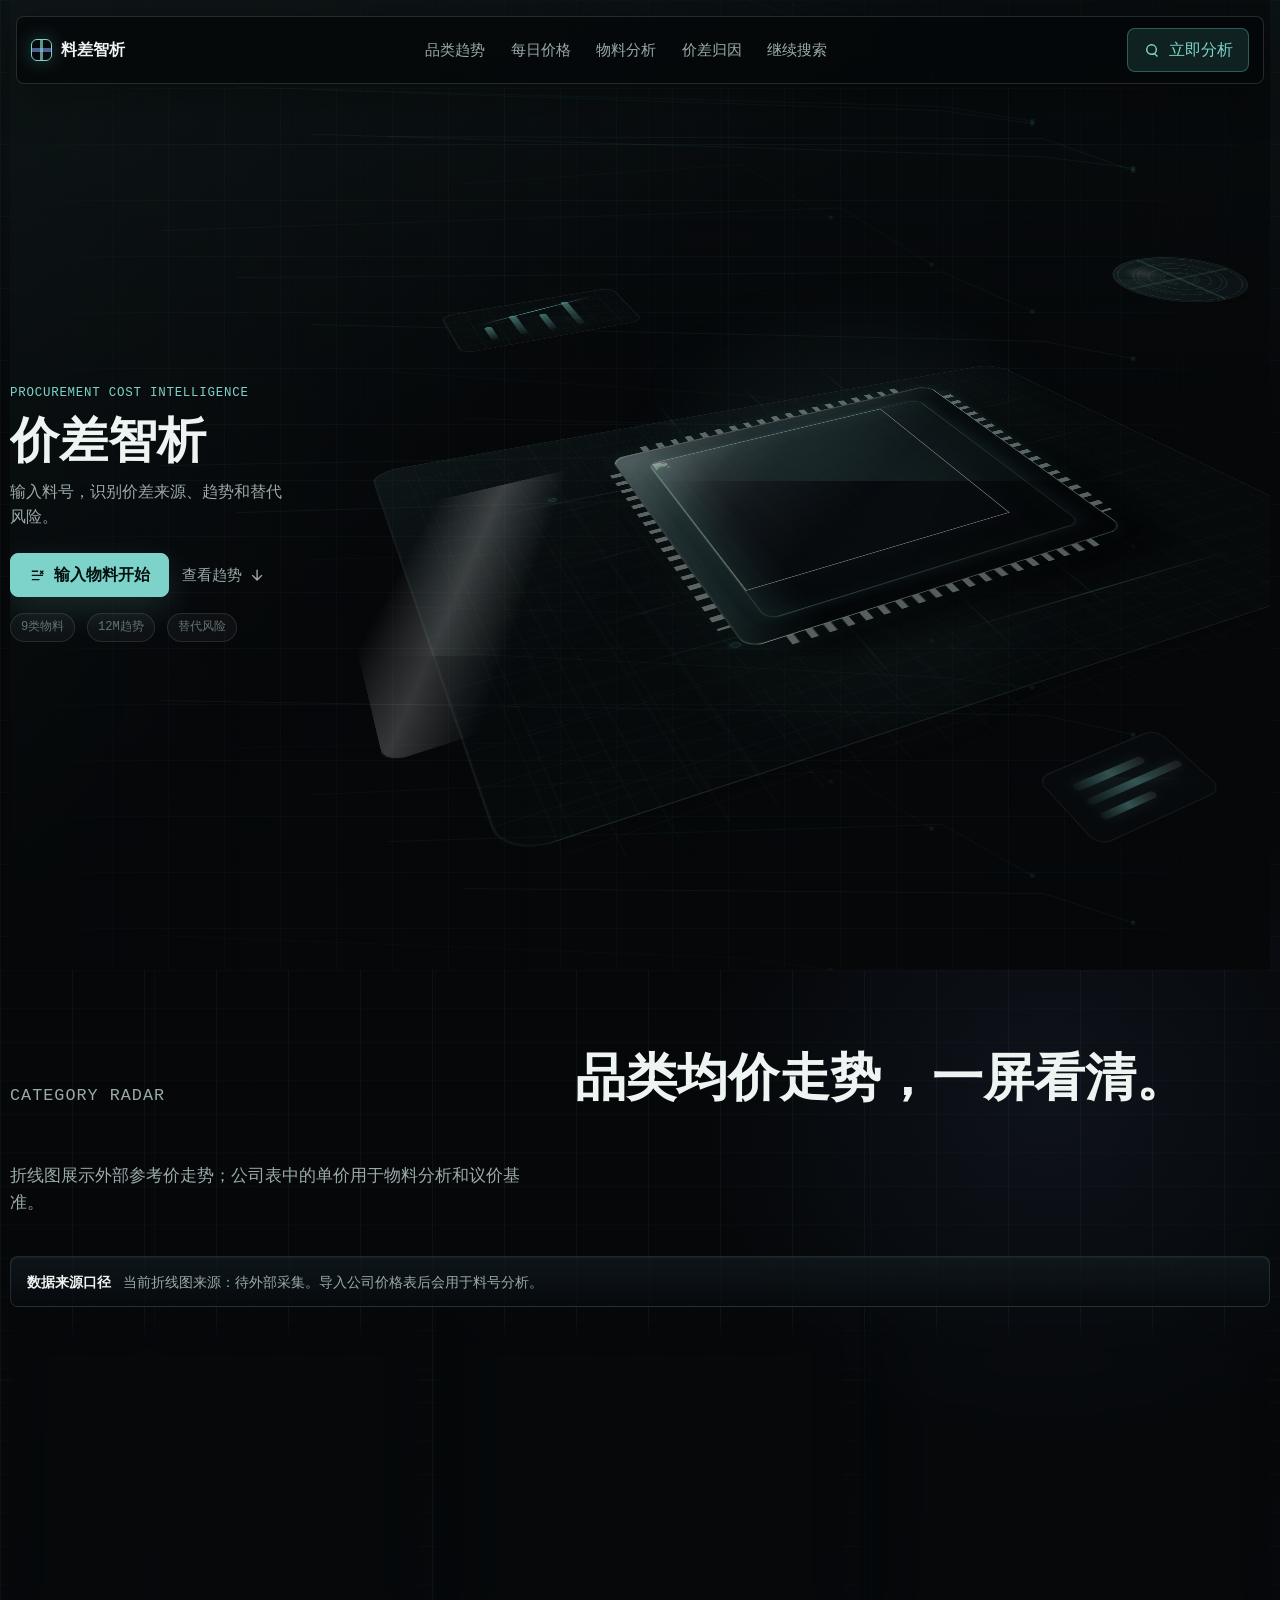
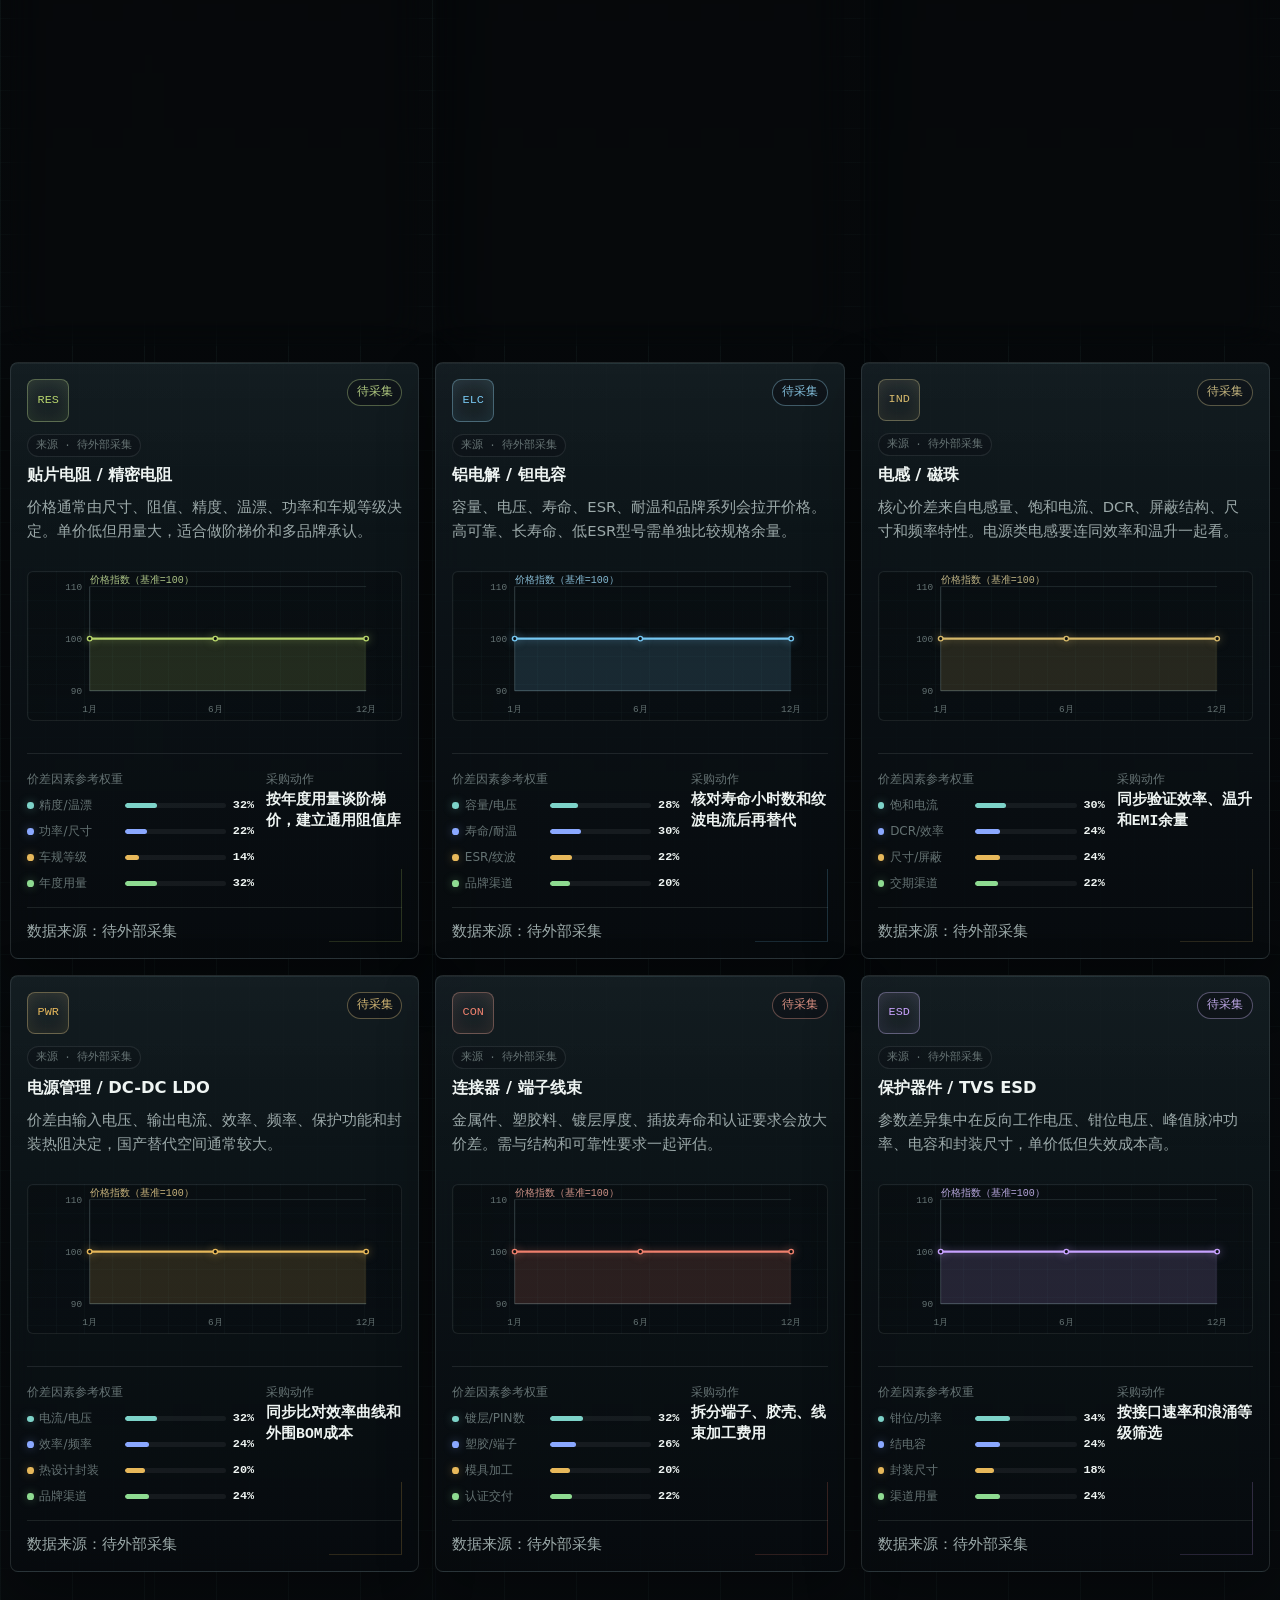
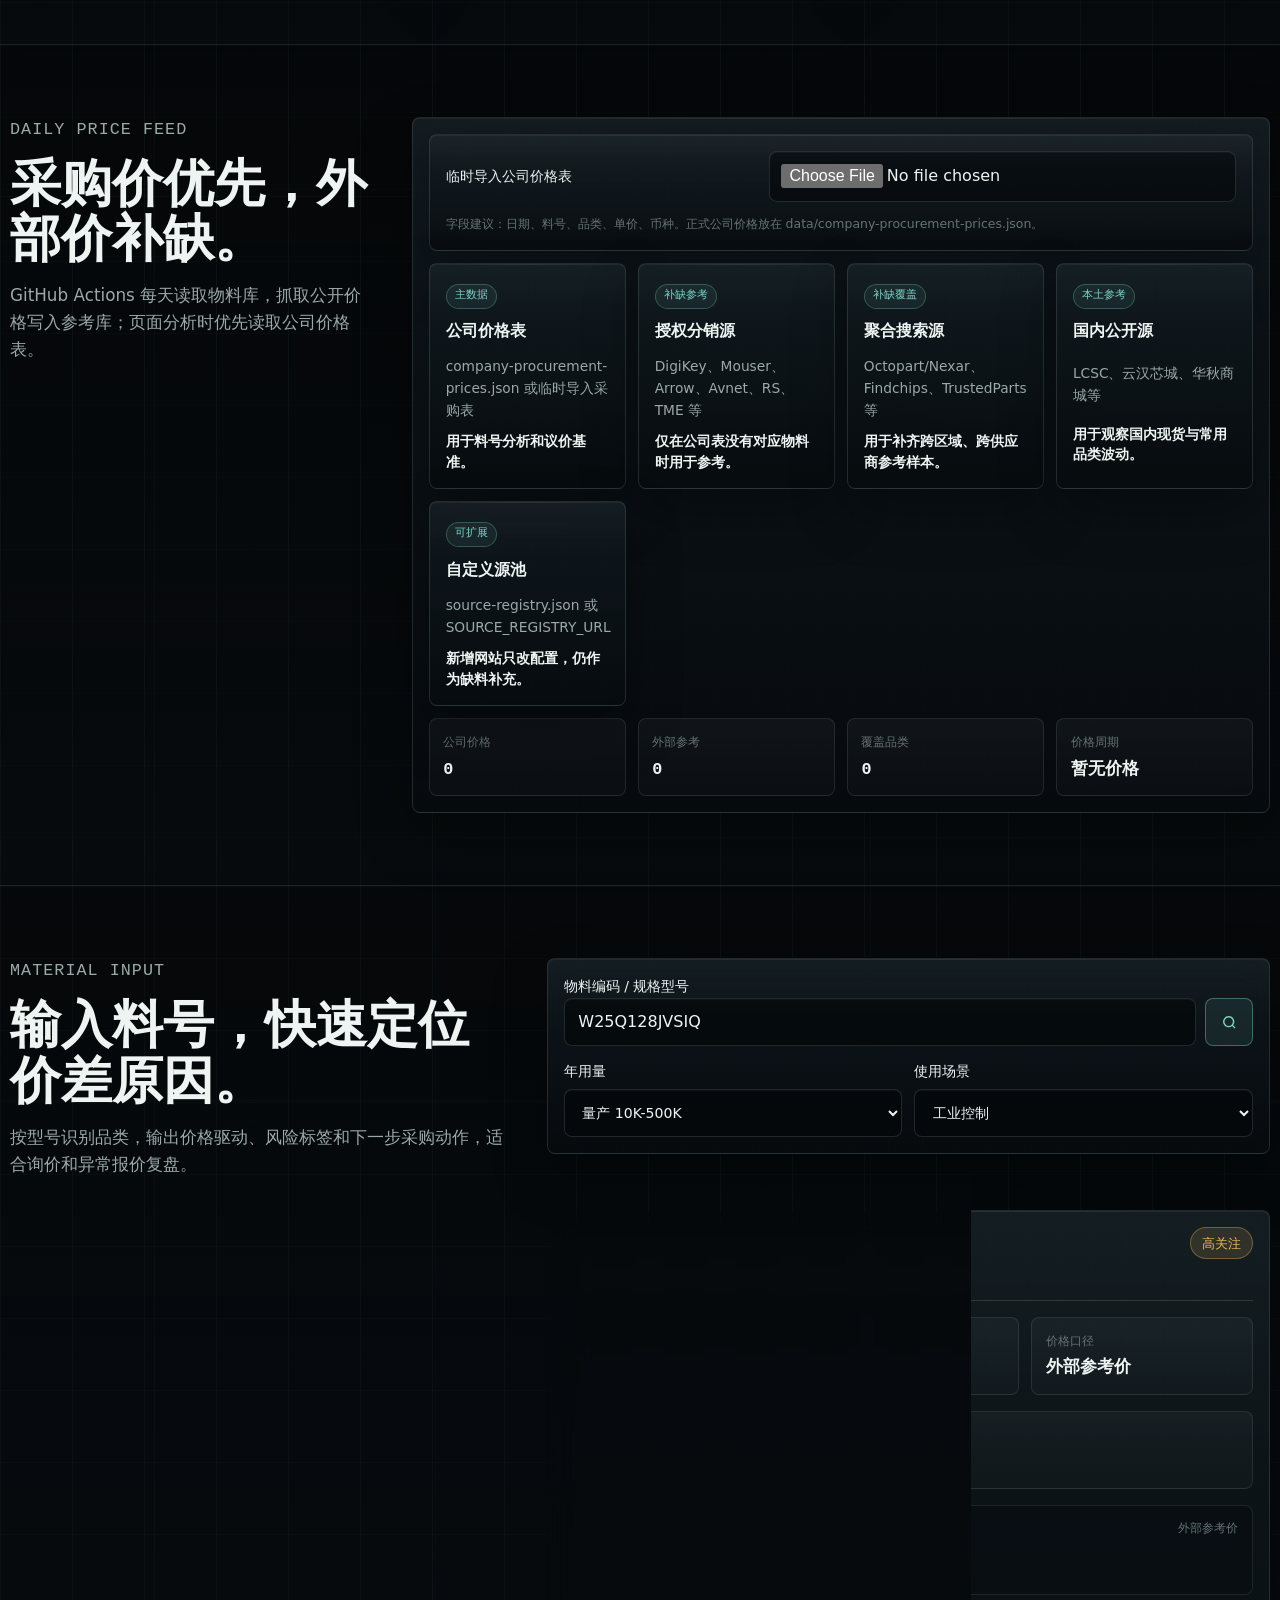
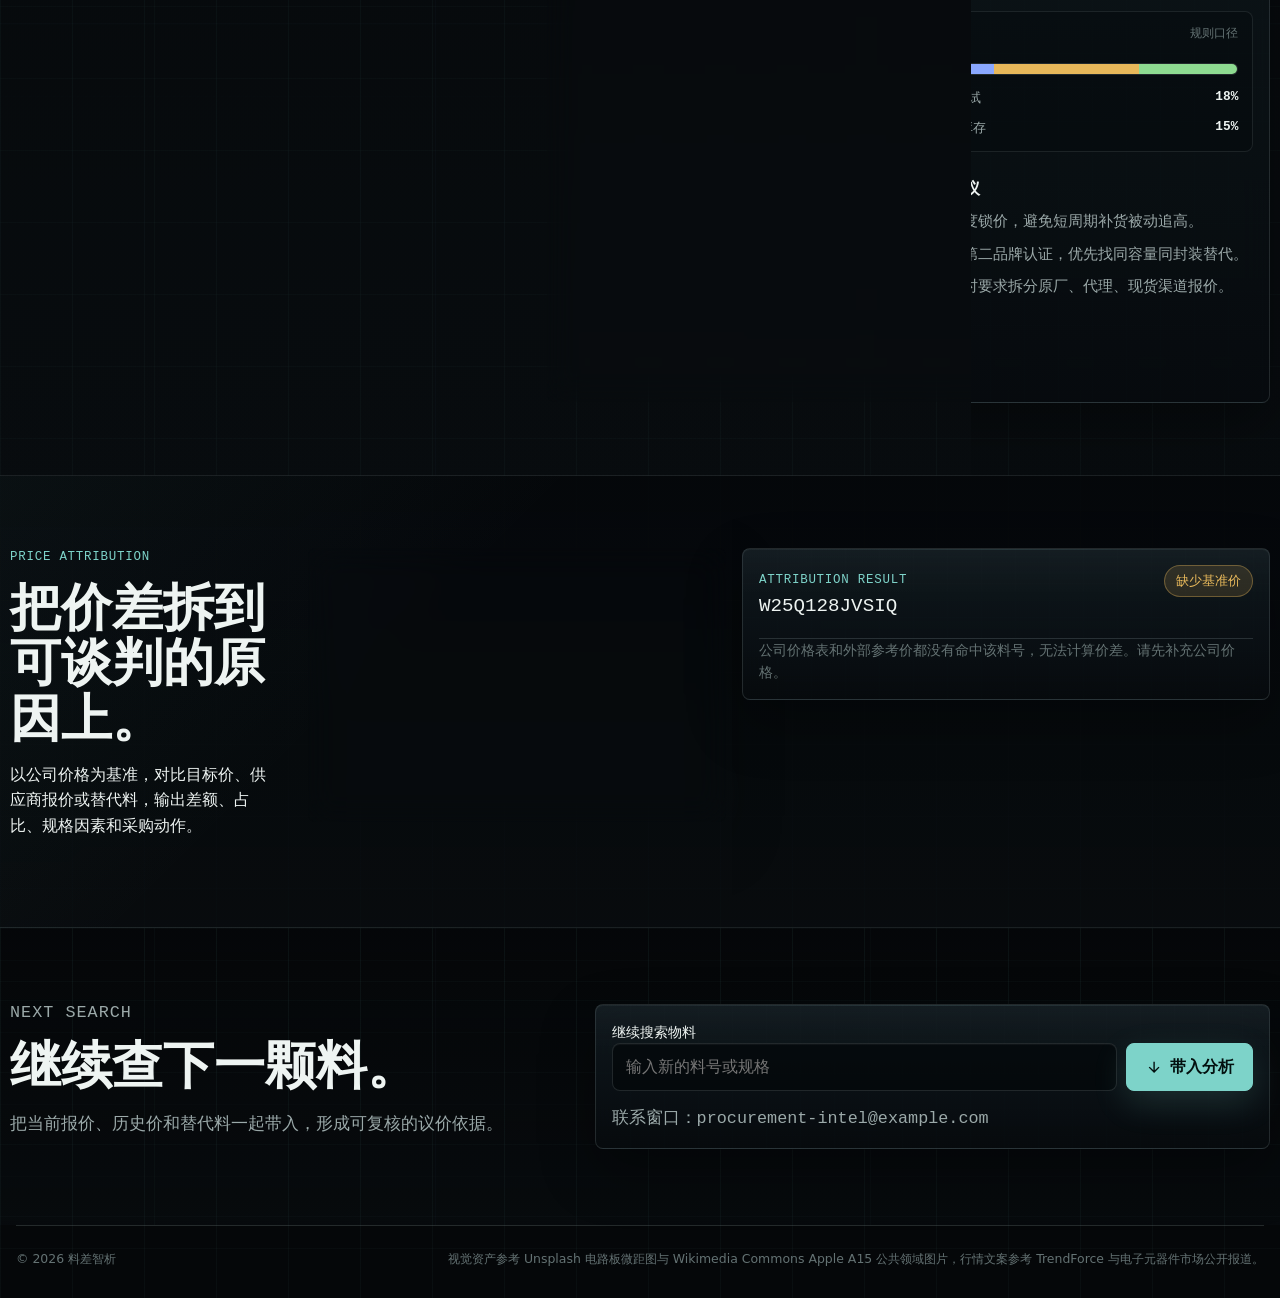
==== outputs/index.html @ c035fee7 "Deploy price audit site" ====
<!doctype html>
<html lang="zh-CN">
  <head>
    <meta charset="utf-8" />
    <meta name="viewport" content="width=device-width, initial-scale=1" />
    <title>料差智析 | 电子料价差分析工作台</title>
    <meta
      name="description"
      content="面向资源采购工程师的电子料价差分析网站，覆盖IC、存储、被动件、连接器、电源与保护器件的价格趋势和物料规格分析。"
    />
    <link rel="stylesheet" href="./styles.css" />
  </head>
  <body>
    <header class="site-header" aria-label="主导航">
      <a class="brand" href="#top" aria-label="料差智析首页">
        <span class="brand-mark" aria-hidden="true"></span>
        <span>料差智析</span>
      </a>
      <nav class="nav-links" aria-label="页面导航">
        <a href="#categories">品类趋势</a>
        <a href="#sources">每日价格</a>
        <a href="#analyzer">物料分析</a>
        <a href="#attribution">价差归因</a>
        <a href="#contact">继续搜索</a>
      </nav>
      <a class="nav-action" href="#analyzer">
        <svg viewBox="0 0 24 24" aria-hidden="true">
          <path d="M10.8 18.6a7.8 7.8 0 1 1 5.5-2.3l3.7 3.7-1.4 1.4-3.7-3.7a7.7 7.7 0 0 1-4.1.9Zm0-2a5.8 5.8 0 1 0 0-11.6 5.8 5.8 0 0 0 0 11.6Z" />
        </svg>
        立即分析
      </a>
    </header>

    <main id="top">
      <section class="hero section-shell">
        <div class="hero-media" aria-hidden="true">
          <canvas id="heroCanvas"></canvas>
        </div>
        <div class="hero-content">
          <p class="eyebrow">Procurement Cost Intelligence</p>
          <h1>价差智析</h1>
          <p class="hero-copy">
            输入料号，识别价差来源、趋势和替代风险。
          </p>
          <div class="hero-actions">
            <a class="button primary" href="#analyzer">
              <svg viewBox="0 0 24 24" aria-hidden="true">
                <path d="M4 5h9v2H4V5Zm0 6h16v2H4v-2Zm0 6h11v2H4v-2Zm14.2-10.8 1.6-1.6L21.2 6l-1.6 1.6 1.6 1.6-1.4 1.4-1.6-1.6-1.6 1.6-1.4-1.4 1.6-1.6-1.6-1.6 1.4-1.4 1.6 1.6Z" />
              </svg>
              输入物料开始
            </a>
            <a class="text-link" href="#categories">
              查看趋势
              <svg viewBox="0 0 24 24" aria-hidden="true">
                <path d="M12 4h2v12.2l5.3-5.3 1.4 1.4L13 20 5.3 12.3l1.4-1.4 5.3 5.3V4Z" />
              </svg>
            </a>
          </div>
          <div class="hero-tags" aria-label="关键能力">
            <span>9类物料</span>
            <span>12M趋势</span>
            <span>替代风险</span>
          </div>
        </div>
        <aside class="hero-chip-scene" aria-label="动态芯片价差分析视觉">
          <div class="circuit-plane">
            <span class="trace trace-a"></span>
            <span class="trace trace-b"></span>
            <span class="trace trace-c"></span>
            <span class="trace trace-d"></span>
            <span class="trace trace-e"></span>
            <span class="node node-a"></span>
            <span class="node node-b"></span>
            <span class="node node-c"></span>
          </div>
          <div class="chip-package">
            <span class="lead lead-top lead-1"></span>
            <span class="lead lead-top lead-2"></span>
            <span class="lead lead-top lead-3"></span>
            <span class="lead lead-right lead-4"></span>
            <span class="lead lead-right lead-5"></span>
            <span class="lead lead-right lead-6"></span>
            <span class="lead lead-bottom lead-7"></span>
            <span class="lead lead-bottom lead-8"></span>
            <span class="lead lead-bottom lead-9"></span>
            <span class="lead lead-left lead-10"></span>
            <span class="lead lead-left lead-11"></span>
            <span class="lead lead-left lead-12"></span>
            <span class="chip-grid"></span>
            <img
              class="chip-photo"
              src="https://upload.wikimedia.org/wikipedia/commons/8/82/Apple_A15.jpg"
              alt=""
              aria-hidden="true"
            />
            <span class="chip-scan"></span>
            <span class="chip-die"></span>
            <span class="pin-row pins-top"></span>
            <span class="pin-row pins-bottom"></span>
            <span class="pin-col pins-left"></span>
            <span class="pin-col pins-right"></span>
          </div>
          <div class="wafer-illustration" aria-hidden="true">
            <span></span>
            <span></span>
            <span></span>
          </div>
          <div class="trend-illustration" aria-hidden="true">
            <i></i>
            <i></i>
            <i></i>
            <i></i>
            <b></b>
          </div>
          <div class="bom-illustration" aria-hidden="true">
            <span></span>
            <span></span>
            <span></span>
          </div>
        </aside>
      </section>

      <section id="categories" class="trend-section section-shell">
        <div class="section-heading">
          <p class="eyebrow">Category Radar</p>
          <h2>品类均价走势，一屏看清。</h2>
          <p>
            折线图展示外部参考价走势；公司表中的单价用于物料分析和议价基准。
          </p>
        </div>
        <div class="source-note">
          <strong>数据来源口径</strong>
          <span id="sourceSummary">当前默认显示外部参考走势；公司价格表只作为单颗料的当前价格。</span>
        </div>
        <div class="category-grid" id="categoryGrid" aria-live="polite"></div>
      </section>

      <section id="sources" class="data-section">
        <div class="section-shell data-layout">
          <div class="data-copy">
            <p class="eyebrow">Daily Price Feed</p>
            <h2>采购价优先，外部价补缺。</h2>
            <p>
              GitHub Actions 每天读取物料库，抓取公开价格写入参考库；页面分析时优先读取公司价格表。
            </p>
          </div>
          <div class="data-panel">
            <div class="import-card">
              <label for="quoteUpload">临时导入公司价格表</label>
              <input id="quoteUpload" type="file" accept=".csv,text/csv,application/json,.json" />
              <p>字段建议：日期、料号、品类、单价、币种。正式公司价格放在 data/company-procurement-prices.json。</p>
            </div>
            <div class="source-grid" id="sourceGrid" aria-live="polite"></div>
            <div class="data-insights" id="dataInsights" aria-live="polite"></div>
          </div>
        </div>
      </section>

      <section id="analyzer" class="analyzer-section">
        <div class="section-shell analyzer-layout">
          <div class="analyzer-copy">
            <p class="eyebrow">Material Input</p>
            <h2>输入料号，快速定位价差原因。</h2>
            <p>
              按型号识别品类，输出价格驱动、风险标签和下一步采购动作，适合询价和异常报价复盘。
            </p>
          </div>
          <form class="analyzer-panel" id="analyzerForm">
            <label for="partInput">物料编码 / 规格型号</label>
            <div class="input-row">
              <input
                id="partInput"
                name="part"
                type="text"
                value="W25Q128JVSIQ"
                placeholder="例如：STM32F103C8T6、W25Q128JVSIQ、0603 10uF X5R"
                autocomplete="off"
              />
              <button class="icon-button" type="submit" aria-label="分析物料">
                <svg viewBox="0 0 24 24" aria-hidden="true">
                  <path d="M11 3a8 8 0 0 1 6.3 12.9l3.4 3.4-1.4 1.4-3.4-3.4A8 8 0 1 1 11 3Zm0 2a6 6 0 1 0 0 12 6 6 0 0 0 0-12Z" />
                </svg>
              </button>
            </div>
            <div class="field-grid">
              <label>
                年用量
                <select id="volumeSelect" name="volume">
                  <option value="small">小批量 &lt; 10K</option>
                  <option value="medium" selected>量产 10K-500K</option>
                  <option value="large">高频拉动 &gt; 500K</option>
                </select>
              </label>
              <label>
                使用场景
                <select id="scenarioSelect" name="scenario">
                  <option value="consumer">消费电子</option>
                  <option value="industrial" selected>工业控制</option>
                  <option value="auto">车规/高可靠</option>
                </select>
              </label>
            </div>
          </form>
          <article class="result-panel" id="resultPanel" aria-live="polite"></article>
        </div>
      </section>

      <section id="attribution" class="attribution-section">
        <div class="section-shell attribution-layout">
          <div class="attribution-copy">
            <p class="eyebrow">Price Attribution</p>
            <h2>把价差拆到可谈判的原因上。</h2>
            <p>
              以公司价格为基准，对比目标价、供应商报价或替代料，输出差额、占比、规格因素和采购动作。
            </p>
          </div>
          <form class="attribution-panel" id="attributionForm">
            <div class="field-grid">
              <label>
                基准料号
                <input id="basePartInput" name="basePart" type="text" value="W25Q128JVSIQ" autocomplete="off" />
              </label>
              <label>
                对比料号
                <input id="comparePartInput" name="comparePart" type="text" value="MX25L12835F" autocomplete="off" />
              </label>
            </div>
            <div class="field-grid">
              <label>
                目标价 / 报价
                <input id="targetPriceInput" name="targetPrice" type="number" min="0" step="0.0001" placeholder="可选，填入后优先对比该价格" />
              </label>
              <label>
                报价来源
                <input id="targetSourceInput" name="targetSource" type="text" placeholder="例如：供应商A、本轮询价、目标降本价" autocomplete="off" />
              </label>
            </div>
            <button class="button primary attribution-submit" type="submit">
              <svg viewBox="0 0 24 24" aria-hidden="true">
                <path d="M4 4h16v2H4V4Zm2 4h12v2H6V8Zm-2 4h16v2H4v-2Zm2 4h7v2H6v-2Zm11.3-.7 1.4-1.4L22 17.2l-5.3 5.3-3.3-3.3 1.4-1.4 1.9 1.9 3.9-3.9Z" />
              </svg>
              生成归因
            </button>
          </form>
          <article class="attribution-result" id="attributionPanel" aria-live="polite"></article>
        </div>
      </section>

      <section id="contact" class="closing-section">
        <div class="section-shell closing-layout">
          <div>
            <p class="eyebrow">Next Search</p>
            <h2>继续查下一颗料。</h2>
            <p>
              把当前报价、历史价和替代料一起带入，形成可复核的议价依据。
            </p>
          </div>
          <div class="closing-search" role="search">
            <label for="footerSearch">继续搜索物料</label>
            <div class="input-row">
              <input id="footerSearch" type="text" placeholder="输入新的料号或规格" />
              <button class="button primary" id="footerSearchBtn" type="button">
                <svg viewBox="0 0 24 24" aria-hidden="true">
                  <path d="M12 4h2v12.2l5.3-5.3 1.4 1.4L13 20 5.3 12.3l1.4-1.4 5.3 5.3V4Z" />
                </svg>
                带入分析
              </button>
            </div>
            <p class="contact-line">联系窗口：procurement-intel@example.com</p>
          </div>
        </div>
      </section>
    </main>

    <footer class="site-footer">
      <span>© 2026 料差智析</span>
      <span>视觉资产参考 Unsplash 电路板微距图与 Wikimedia Commons Apple A15 公共领域图片，行情文案参考 TrendForce 与电子元器件市场公开报道。</span>
    </footer>

    <script src="./app.js"></script>
  </body>
</html>
---- outputs/styles.css ----
:root {
  color-scheme: dark;
  --bg: #050709;
  --bg-2: #0b1014;
  --panel: rgba(12, 18, 22, 0.82);
  --panel-solid: #0f171c;
  --panel-soft: #142027;
  --text: #eef4f2;
  --muted: #9ba9a9;
  --faint: #647273;
  --line: rgba(179, 199, 198, 0.18);
  --line-strong: rgba(125, 211, 201, 0.46);
  --cyan: #7dd3c9;
  --blue: #8aa8ff;
  --green: #8edb91;
  --amber: #e7b85a;
  --red: #ef806d;
  --shadow: 0 24px 70px rgba(0, 0, 0, 0.34);
  --radius: 8px;
  --max: 1480px;
  --font-body: "Segoe UI", "Microsoft YaHei", system-ui, sans-serif;
  --font-mono: "Cascadia Mono", "SFMono-Regular", Consolas, monospace;
}

* {
  box-sizing: border-box;
}

html {
  scroll-behavior: smooth;
}

body {
  margin: 0;
  min-width: 320px;
  overflow-x: hidden;
  background:
    linear-gradient(180deg, rgba(125, 211, 201, 0.06), transparent 28rem),
    linear-gradient(90deg, rgba(125, 211, 201, 0.035) 1px, transparent 1px),
    linear-gradient(rgba(125, 211, 201, 0.028) 1px, transparent 1px),
    radial-gradient(circle at 82% 18%, rgba(138, 168, 255, 0.1), transparent 22rem),
    var(--bg);
  background-size: auto, 72px 72px, 72px 72px, auto, auto;
  color: var(--text);
  font-family: var(--font-body);
  line-height: 1.6;
}

a {
  color: inherit;
  text-decoration: none;
}

button,
input,
select {
  font: inherit;
}

svg {
  width: 1.05rem;
  height: 1.05rem;
  fill: currentColor;
  flex: 0 0 auto;
}

.site-header {
  position: fixed;
  inset: 0 0 auto;
  z-index: 20;
  display: grid;
  grid-template-columns: auto 1fr auto;
  align-items: center;
  gap: 1.5rem;
  width: min(var(--max), calc(100% - 2rem));
  margin: 1rem auto 0;
  padding: 0.7rem 0.85rem;
  border: 1px solid var(--line);
  border-radius: var(--radius);
  background: rgba(5, 7, 9, 0.76);
  backdrop-filter: blur(20px);
  box-shadow: 0 14px 42px rgba(0, 0, 0, 0.34);
}

.brand,
.nav-action,
.button,
.icon-button {
  display: inline-flex;
  align-items: center;
  justify-content: center;
  gap: 0.55rem;
  min-height: 2.75rem;
  border-radius: var(--radius);
  white-space: nowrap;
}

.brand {
  font-weight: 750;
  letter-spacing: 0;
}

.brand-mark {
  position: relative;
  width: 1.35rem;
  height: 1.35rem;
  border: 1px solid var(--cyan);
  border-radius: 6px;
  background:
    linear-gradient(90deg, transparent 42%, rgba(125, 211, 201, 0.7) 42% 58%, transparent 58%),
    linear-gradient(0deg, transparent 42%, rgba(138, 168, 255, 0.55) 42% 58%, transparent 58%);
  box-shadow: 0 0 18px rgba(125, 211, 201, 0.28);
}

.nav-links {
  display: flex;
  justify-content: center;
  gap: clamp(0.75rem, 2vw, 2rem);
  color: var(--muted);
  font-size: 0.92rem;
}

.nav-links a:hover {
  color: var(--text);
}

.nav-action {
  padding: 0 0.95rem;
  background: rgba(98, 227, 214, 0.12);
  color: var(--cyan);
  border: 1px solid rgba(98, 227, 214, 0.32);
}

.section-shell {
  width: min(var(--max), calc(100% - 1.25rem));
  margin: 0 auto;
}

.hero {
  position: relative;
  min-height: 94vh;
  display: grid;
  grid-template-columns: minmax(14rem, 0.45fr) minmax(34rem, 1.55fr);
  gap: clamp(1rem, 2.5vw, 3rem);
  align-items: center;
  padding: 8.5rem 0 4rem;
  overflow: hidden;
}

.hero::before {
  content: "";
  position: absolute;
  inset: 0 calc(50% - 50vw);
  z-index: -3;
  background:
    linear-gradient(135deg, rgba(125, 211, 201, 0.06), transparent 42%),
    linear-gradient(90deg, rgba(5, 7, 9, 0.76), rgba(5, 7, 9, 0.42) 54%, rgba(5, 7, 9, 0.58)),
    linear-gradient(180deg, rgba(5, 7, 9, 0.05), var(--bg) 94%),
    url("https://images.unsplash.com/photo-1518770660439-4636190af475?auto=format&fit=crop&w=1800&q=80") center / cover;
  animation: imageDrift 24s ease-in-out infinite alternate;
}

.hero::after {
  content: "";
  position: absolute;
  inset: 5.5rem calc(50% - 50vw) 0;
  z-index: -2;
  background-image:
    linear-gradient(rgba(125, 211, 201, 0.04) 1px, transparent 1px),
    linear-gradient(90deg, rgba(125, 211, 201, 0.035) 1px, transparent 1px);
  background-size: 56px 56px;
  mask-image: linear-gradient(90deg, transparent, black 15%, black 82%, transparent);
}

.hero-media {
  position: absolute;
  inset: 0;
  pointer-events: none;
}

#heroCanvas {
  position: absolute;
  inset: 0;
  width: 100%;
  height: 100%;
  opacity: 0.42;
}

.hero-content {
  position: relative;
  z-index: 4;
  width: min(360px, 100%);
  padding-bottom: 1rem;
}

.hero-chip-scene {
  position: relative;
  z-index: 2;
  align-self: center;
  min-width: 0;
  width: min(100%, 52rem);
  aspect-ratio: 1.08;
  margin-left: auto;
  transform-style: preserve-3d;
  perspective: 1100px;
}

.hero-chip-scene::before,
.hero-chip-scene::after {
  content: "";
  position: absolute;
  pointer-events: none;
}

.hero-chip-scene::before {
  inset: 6% 2% 8% 0;
  z-index: 0;
  border: 1px solid rgba(179, 199, 198, 0.13);
  border-radius: 2rem;
  background:
    linear-gradient(135deg, rgba(125, 211, 201, 0.08), transparent 38%),
    linear-gradient(rgba(125, 211, 201, 0.045) 1px, transparent 1px),
    linear-gradient(90deg, rgba(125, 211, 201, 0.04) 1px, transparent 1px),
    rgba(8, 13, 16, 0.34);
  background-size: auto, 42px 42px, 42px 42px, auto;
  box-shadow:
    inset 0 1px 0 rgba(255, 255, 255, 0.04),
    0 26px 72px rgba(0, 0, 0, 0.26);
  transform: rotateX(64deg) rotateZ(-28deg);
  opacity: 0.78;
}

.hero-chip-scene::after {
  inset: 20% 16%;
  z-index: 0;
  border-radius: 50%;
  background: radial-gradient(circle, rgba(125, 211, 201, 0.12), transparent 66%);
  filter: blur(20px);
}

.circuit-plane {
  position: absolute;
  inset: 4.5%;
  z-index: 1;
  border-radius: 2rem;
  background:
    linear-gradient(rgba(125, 211, 201, 0.055) 1px, transparent 1px),
    linear-gradient(90deg, rgba(125, 211, 201, 0.05) 1px, transparent 1px);
  background-size: 34px 34px;
  transform: rotateX(64deg) rotateZ(-28deg);
  box-shadow: 0 26px 70px rgba(0, 0, 0, 0.28);
  opacity: 0.52;
}

.trace,
.node {
  position: absolute;
  display: block;
}

.trace {
  height: 2px;
  border-radius: 999px;
  background: linear-gradient(90deg, transparent, rgba(125, 211, 201, 0.5), transparent);
  animation: traceFlow 3.8s ease-in-out infinite;
}

.trace-a {
  width: 64%;
  left: 7%;
  top: 24%;
}

.trace-b {
  width: 54%;
  right: 5%;
  top: 37%;
  animation-delay: 0.8s;
}

.trace-c {
  width: 68%;
  left: 12%;
  bottom: 29%;
  animation-delay: 1.3s;
}

.trace-d {
  width: 42%;
  right: 12%;
  bottom: 18%;
  animation-delay: 2s;
}

.trace-e {
  width: 34%;
  left: 34%;
  top: 51%;
  transform: rotate(90deg);
  animation-delay: 1.6s;
}

.node {
  width: 0.58rem;
  height: 0.58rem;
  border: 1px solid rgba(125, 211, 201, 0.42);
  border-radius: 50%;
  background: rgba(125, 211, 201, 0.22);
  box-shadow: 0 0 14px rgba(125, 211, 201, 0.24);
  animation: nodePulse 2.8s ease-in-out infinite;
}

.node-a {
  left: 16%;
  top: 22%;
}

.node-b {
  right: 18%;
  top: 36%;
  animation-delay: 1s;
}

.node-c {
  left: 24%;
  bottom: 27%;
  animation-delay: 1.8s;
}

.chip-package {
  position: absolute;
  inset: 27%;
  z-index: 2;
  overflow: visible;
  border: 1px solid rgba(205, 217, 213, 0.22);
  border-radius: 1rem;
  background:
    linear-gradient(145deg, rgba(43, 55, 58, 0.98), rgba(8, 12, 15, 0.98) 52%, rgba(18, 26, 30, 0.98)),
    var(--panel-solid);
  box-shadow:
    inset 0 2px 0 rgba(255, 255, 255, 0.13),
    inset 0 -18px 38px rgba(0, 0, 0, 0.42),
    inset -12px 0 22px rgba(0, 0, 0, 0.18),
    0 32px 64px rgba(0, 0, 0, 0.46),
    0 0 34px rgba(125, 211, 201, 0.09);
  transform: rotateX(58deg) rotateZ(-28deg) translateZ(34px);
  transform-origin: center;
  transform-style: preserve-3d;
  animation: chipHover 6.5s ease-in-out infinite;
}

.chip-package::before {
  content: "";
  position: absolute;
  inset: 0;
  z-index: -3;
  border-radius: inherit;
  background:
    linear-gradient(135deg, rgba(22, 31, 35, 0.96), rgba(3, 5, 7, 0.98)),
    #050709;
  box-shadow:
    18px 24px 46px rgba(0, 0, 0, 0.58),
    0 0 34px rgba(125, 211, 201, 0.08);
  transform: translate3d(16px, 18px, -28px);
}

.chip-package::after {
  content: "";
  position: absolute;
  inset: -1px;
  z-index: 7;
  pointer-events: none;
  border: 1px solid rgba(238, 244, 242, 0.08);
  border-radius: inherit;
  background:
    linear-gradient(135deg, rgba(255, 255, 255, 0.18), transparent 23%),
    linear-gradient(315deg, rgba(0, 0, 0, 0.34), transparent 34%),
    linear-gradient(90deg, rgba(125, 211, 201, 0.12), transparent 20%, transparent 80%, rgba(0, 0, 0, 0.24));
  box-shadow:
    inset 0 0 0 1px rgba(255, 255, 255, 0.035),
    inset 10px 10px 24px rgba(255, 255, 255, 0.035),
    inset -12px -14px 28px rgba(0, 0, 0, 0.38);
}

.chip-grid {
  position: absolute;
  inset: 8%;
  z-index: 4;
  border-radius: 0.7rem;
  background:
    linear-gradient(rgba(125, 211, 201, 0.08) 1px, transparent 1px),
    linear-gradient(90deg, rgba(125, 211, 201, 0.075) 1px, transparent 1px);
  background-size: 18px 18px;
  opacity: 0.14;
  mix-blend-mode: screen;
}

.chip-photo {
  position: absolute;
  inset: 7.5%;
  z-index: 2;
  width: 85%;
  height: 85%;
  object-fit: cover;
  border: 1px solid rgba(238, 244, 242, 0.09);
  border-radius: 0.76rem;
  opacity: 0.78;
  filter: saturate(0.86) contrast(1.18) brightness(0.68);
  mix-blend-mode: normal;
  transform: translateZ(10px);
  box-shadow:
    0 1px 0 rgba(255, 255, 255, 0.12),
    0 14px 28px rgba(0, 0, 0, 0.34);
}

.chip-scan {
  position: absolute;
  inset: 0;
  z-index: 8;
  border-radius: inherit;
  background: linear-gradient(115deg, transparent 18%, rgba(255, 255, 255, 0.2), transparent 42%);
  mix-blend-mode: screen;
  transform: translateX(-72%);
  animation: scanSweep 4.4s ease-in-out infinite;
}

.chip-die {
  position: absolute;
  inset: 7.5%;
  z-index: 5;
  border: 1px solid rgba(125, 211, 201, 0.16);
  border-radius: 0.78rem;
  background:
    linear-gradient(135deg, rgba(255, 255, 255, 0.11), transparent 28%),
    linear-gradient(315deg, rgba(0, 0, 0, 0.42), transparent 42%),
    linear-gradient(180deg, rgba(5, 7, 9, 0.02), rgba(5, 7, 9, 0.34));
  box-shadow:
    inset 0 0 34px rgba(125, 211, 201, 0.08),
    inset -10px -12px 24px rgba(0, 0, 0, 0.34),
    0 0 18px rgba(125, 211, 201, 0.1);
  animation: diePulse 2.9s ease-in-out infinite;
}

.pin-row,
.pin-col {
  position: absolute;
  z-index: -1;
  display: block;
  opacity: 0.58;
}

.pin-row {
  left: 9%;
  width: 82%;
  height: 0.72rem;
  background: repeating-linear-gradient(90deg, rgba(205, 217, 213, 0.72) 0 0.42rem, transparent 0.42rem 1.05rem);
  filter: drop-shadow(8px 10px 9px rgba(0, 0, 0, 0.34));
}

.pins-top {
  top: -0.78rem;
}

.pins-bottom {
  bottom: -0.78rem;
}

.pin-col {
  top: 9%;
  width: 0.72rem;
  height: 82%;
  background: repeating-linear-gradient(180deg, rgba(205, 217, 213, 0.72) 0 0.42rem, transparent 0.42rem 1.05rem);
  filter: drop-shadow(8px 10px 9px rgba(0, 0, 0, 0.34));
}

.pins-left {
  left: -0.78rem;
}

.pins-right {
  right: -0.78rem;
}

.lead {
  position: absolute;
  z-index: -2;
  display: block;
  background: linear-gradient(90deg, transparent, rgba(125, 211, 201, 0.22), transparent);
  opacity: 0.2;
  filter: drop-shadow(0 0 0 rgba(125, 211, 201, 0));
  animation: leadIgnite 4.8s ease-in-out infinite;
}

.lead::after {
  content: "";
  position: absolute;
  inset: 0;
  background: linear-gradient(90deg, transparent, rgba(125, 211, 201, 0.95), transparent);
  transform: scaleX(0);
  transform-origin: left;
  animation: leadTravel 4.8s ease-in-out infinite;
}

.lead-top,
.lead-bottom {
  width: 2px;
  height: 6.8rem;
  background: linear-gradient(180deg, transparent, rgba(125, 211, 201, 0.28), transparent);
}

.lead-top::after,
.lead-bottom::after {
  background: linear-gradient(180deg, transparent, rgba(125, 211, 201, 0.95), transparent);
  transform: scaleY(0);
  transform-origin: bottom;
}

.lead-bottom::after {
  transform-origin: top;
}

.lead-left::after {
  transform-origin: right;
}

.lead-top {
  top: -6.8rem;
}

.lead-bottom {
  bottom: -6.8rem;
}

.lead-left,
.lead-right {
  width: 6.8rem;
  height: 2px;
}

.lead-left {
  left: -6.8rem;
}

.lead-right {
  right: -6.8rem;
}

.lead-1 { left: 22%; animation-delay: 0s; }
.lead-2 { left: 49%; animation-delay: 0.22s; }
.lead-3 { left: 76%; animation-delay: 0.44s; }
.lead-4 { top: 22%; animation-delay: 0.66s; }
.lead-5 { top: 49%; animation-delay: 0.88s; }
.lead-6 { top: 76%; animation-delay: 1.1s; }
.lead-7 { left: 76%; animation-delay: 1.32s; }
.lead-8 { left: 49%; animation-delay: 1.54s; }
.lead-9 { left: 22%; animation-delay: 1.76s; }
.lead-10 { top: 76%; animation-delay: 1.98s; }
.lead-11 { top: 49%; animation-delay: 2.2s; }
.lead-12 { top: 22%; animation-delay: 2.42s; }

.lead-1::after { animation-delay: 0s; }
.lead-2::after { animation-delay: 0.22s; }
.lead-3::after { animation-delay: 0.44s; }
.lead-4::after { animation-delay: 0.66s; }
.lead-5::after { animation-delay: 0.88s; }
.lead-6::after { animation-delay: 1.1s; }
.lead-7::after { animation-delay: 1.32s; }
.lead-8::after { animation-delay: 1.54s; }
.lead-9::after { animation-delay: 1.76s; }
.lead-10::after { animation-delay: 1.98s; }
.lead-11::after { animation-delay: 2.2s; }
.lead-12::after { animation-delay: 2.42s; }

.wafer-illustration,
.trend-illustration,
.bom-illustration {
  position: absolute;
  z-index: 3;
  pointer-events: none;
  border: 1px solid rgba(179, 199, 198, 0.12);
  background: rgba(8, 12, 15, 0.34);
  box-shadow:
    0 18px 42px rgba(0, 0, 0, 0.24),
    inset 0 1px 0 rgba(255, 255, 255, 0.04);
  backdrop-filter: blur(10px);
}

.wafer-illustration {
  right: 3%;
  top: 10%;
  width: clamp(5.4rem, 12vw, 8.2rem);
  aspect-ratio: 1;
  border-radius: 50%;
  background:
    radial-gradient(circle at 33% 28%, rgba(255, 255, 255, 0.16), transparent 17%),
    repeating-radial-gradient(circle, rgba(125, 211, 201, 0.16) 0 1px, transparent 1px 15px),
    linear-gradient(135deg, rgba(125, 211, 201, 0.11), rgba(12, 18, 22, 0.82));
  opacity: 0.82;
  transform: rotateX(58deg) rotateZ(-28deg);
  animation: waferDrift 7.2s ease-in-out infinite;
}

.wafer-illustration span {
  position: absolute;
  inset: 18%;
  border: 1px solid rgba(125, 211, 201, 0.16);
  border-radius: inherit;
}

.wafer-illustration span:nth-child(2) {
  inset: 35%;
}

.wafer-illustration span:nth-child(3) {
  inset: 0;
  border-radius: 0;
  border-color: transparent;
  background:
    linear-gradient(90deg, transparent 48%, rgba(125, 211, 201, 0.16) 49% 51%, transparent 52%),
    linear-gradient(0deg, transparent 48%, rgba(125, 211, 201, 0.12) 49% 51%, transparent 52%);
  clip-path: circle(49% at 50% 50%);
}

.trend-illustration {
  left: 2%;
  top: 18%;
  width: clamp(7.2rem, 16vw, 11rem);
  height: clamp(4.6rem, 9vw, 6.6rem);
  border-radius: 0.85rem;
  background:
    linear-gradient(rgba(125, 211, 201, 0.06) 1px, transparent 1px),
    linear-gradient(90deg, rgba(125, 211, 201, 0.05) 1px, transparent 1px),
    rgba(8, 12, 15, 0.34);
  background-size: 22px 22px, 22px 22px, auto;
  transform: rotateX(58deg) rotateZ(-28deg) translateZ(10px);
  opacity: 0.78;
}

.trend-illustration i {
  position: absolute;
  bottom: 18%;
  width: 0.42rem;
  border-radius: 999px;
  background: linear-gradient(180deg, rgba(125, 211, 201, 0.62), rgba(125, 211, 201, 0.08));
}

.trend-illustration i:nth-child(1) { left: 18%; height: 34%; }
.trend-illustration i:nth-child(2) { left: 34%; height: 52%; }
.trend-illustration i:nth-child(3) { left: 50%; height: 43%; }
.trend-illustration i:nth-child(4) { left: 66%; height: 66%; }

.trend-illustration b {
  position: absolute;
  left: 14%;
  right: 12%;
  top: 26%;
  height: 2px;
  border-radius: 999px;
  background: linear-gradient(90deg, transparent, rgba(125, 211, 201, 0.82), transparent);
  transform: rotate(-12deg);
  box-shadow: 0 0 18px rgba(125, 211, 201, 0.22);
  animation: traceFlow 4.4s ease-in-out infinite;
}

.bom-illustration {
  right: 8%;
  bottom: 8%;
  width: clamp(6.6rem, 14vw, 9.6rem);
  height: clamp(4.4rem, 8vw, 6.2rem);
  border-radius: 0.95rem;
  transform: rotateX(58deg) rotateZ(-28deg) translateZ(16px);
  opacity: 0.76;
}

.bom-illustration span {
  position: absolute;
  left: 16%;
  right: 16%;
  height: 0.58rem;
  border-radius: 999px;
  background: linear-gradient(90deg, rgba(125, 211, 201, 0.08), rgba(125, 211, 201, 0.48), rgba(255, 255, 255, 0.1));
  box-shadow: 0 0 16px rgba(125, 211, 201, 0.14);
}

.bom-illustration span:nth-child(1) {
  top: 24%;
  width: 58%;
}

.bom-illustration span:nth-child(2) {
  top: 46%;
  width: 78%;
}

.bom-illustration span:nth-child(3) {
  top: 68%;
  width: 44%;
}

.eyebrow {
  margin: 0 0 0.75rem;
  color: var(--cyan);
  font-family: var(--font-mono);
  font-size: 0.78rem;
  letter-spacing: 0.06em;
  text-transform: uppercase;
}

h1,
h2,
h3,
p {
  margin-top: 0;
}

h1 {
  margin-bottom: 0.85rem;
  font-size: clamp(2.2rem, 3.8vw, 4.35rem);
  line-height: 1;
  letter-spacing: 0;
  max-width: none;
  white-space: nowrap;
}

h2 {
  margin-bottom: 1rem;
  font-size: clamp(1.85rem, 4vw, 3.25rem);
  line-height: 1.08;
  letter-spacing: 0;
}

h3 {
  margin-bottom: 0.45rem;
  font-size: 1.02rem;
  letter-spacing: 0;
}

.hero-copy,
.section-heading p,
.analyzer-copy p,
.data-copy p,
.closing-section p {
  max-width: 680px;
  color: var(--muted);
  font-size: 1.05rem;
}

.hero-copy {
  max-width: 24rem;
  font-size: 1rem;
}

.hero-actions {
  display: flex;
  flex-wrap: wrap;
  align-items: center;
  gap: 0.8rem;
  margin: 1.45rem 0 1rem;
}

.text-link {
  display: inline-flex;
  align-items: center;
  gap: 0.4rem;
  min-height: 2.75rem;
  color: var(--muted);
  font-size: 0.92rem;
}

.text-link:hover {
  color: var(--text);
}

.button {
  border: 1px solid transparent;
  padding: 0 1.1rem;
  cursor: pointer;
  transition:
    transform 180ms ease,
    border-color 180ms ease,
    background 180ms ease;
}

.button:hover,
.icon-button:hover {
  transform: translateY(-1px);
}

.button.primary {
  color: #03100f;
  background: var(--cyan);
  border-color: var(--cyan);
  box-shadow: 0 12px 34px rgba(125, 211, 201, 0.16);
  font-weight: 700;
}

.button.ghost {
  color: var(--text);
  background: rgba(237, 247, 246, 0.06);
  border-color: var(--line);
}

.hero-tags {
  display: flex;
  flex-wrap: wrap;
  gap: 0.75rem;
  color: var(--faint);
  font-family: var(--font-mono);
  font-size: 0.76rem;
}

.category-card,
.analyzer-panel,
.result-panel,
.data-panel,
.import-card,
.source-card,
.attribution-panel,
.attribution-result,
.closing-search {
  position: relative;
  min-width: 0;
  border: 1px solid rgba(179, 199, 198, 0.16);
  border-radius: var(--radius);
  background:
    linear-gradient(180deg, rgba(17, 27, 32, 0.86), rgba(7, 11, 14, 0.92)),
    linear-gradient(90deg, rgba(125, 211, 201, 0.035) 1px, transparent 1px),
    linear-gradient(rgba(125, 211, 201, 0.026) 1px, transparent 1px);
  background-size: auto, 34px 34px, 34px 34px;
  box-shadow:
    0 22px 56px rgba(0, 0, 0, 0.32),
    inset 0 1px 0 rgba(255, 255, 255, 0.045);
  backdrop-filter: blur(16px);
}

.category-card::after,
.analyzer-panel::after,
.result-panel::after,
.data-panel::after,
.import-card::after,
.source-card::after,
.attribution-panel::after,
.attribution-result::after,
.closing-search::after {
  content: "";
  position: absolute;
  inset: 0;
  pointer-events: none;
  border-radius: inherit;
  background:
    linear-gradient(90deg, transparent, rgba(125, 211, 201, 0.12), transparent) 0 0 / 100% 1px no-repeat,
    linear-gradient(180deg, rgba(255, 255, 255, 0.035), transparent 34%);
  opacity: 0.7;
}

.hero-tags span {
  display: inline-flex;
  align-items: center;
  min-height: 1.8rem;
  padding: 0 0.62rem;
  border: 1px solid rgba(179, 199, 198, 0.14);
  border-radius: 999px;
  background: rgba(237, 247, 246, 0.035);
}

.trend-section {
  position: relative;
  padding: 5rem 0 4.5rem;
  isolation: isolate;
}

.trend-section::before,
.data-section::before,
.analyzer-section::before,
.closing-section::before {
  content: "";
  position: absolute;
  inset: 0 calc(50% - 50vw);
  z-index: -2;
  background:
    linear-gradient(90deg, rgba(125, 211, 201, 0.032) 1px, transparent 1px),
    linear-gradient(rgba(125, 211, 201, 0.025) 1px, transparent 1px),
    linear-gradient(180deg, rgba(5, 7, 9, 0.3), rgba(8, 12, 15, 0.72));
  background-size: 72px 72px, 72px 72px, auto;
}

.trend-section::after,
.data-section::after,
.analyzer-section::after,
.closing-section::after {
  content: "";
  position: absolute;
  inset: 0 calc(50% - 50vw);
  z-index: -1;
  pointer-events: none;
  background:
    linear-gradient(90deg, transparent 0 12%, rgba(125, 211, 201, 0.11) 12% 12.08%, transparent 12.08% 34%, rgba(138, 168, 255, 0.08) 34% 34.08%, transparent 34.08% 68%, rgba(125, 211, 201, 0.08) 68% 68.06%, transparent 68.06%),
    linear-gradient(180deg, transparent 0 18%, rgba(125, 211, 201, 0.1) 18% 18.08%, transparent 18.08% 62%, rgba(138, 168, 255, 0.07) 62% 62.08%, transparent 62.08%);
  opacity: 0.28;
}

.section-heading {
  display: grid;
  grid-template-columns: 0.86fr 1.14fr;
  gap: 2.5rem;
  align-items: end;
  margin-bottom: 1.5rem;
}

.source-note {
  position: relative;
  display: grid;
  grid-template-columns: auto 1fr;
  gap: 0.75rem;
  align-items: start;
  margin: 0 0 1.1rem;
  padding: 0.85rem 1rem;
  border: 1px solid rgba(179, 199, 198, 0.15);
  border-radius: var(--radius);
  background:
    linear-gradient(180deg, rgba(17, 27, 32, 0.74), rgba(7, 11, 14, 0.76)),
    linear-gradient(90deg, rgba(125, 211, 201, 0.032) 1px, transparent 1px);
  background-size: auto, 40px 40px;
  color: var(--muted);
  font-size: 0.86rem;
  box-shadow: inset 0 1px 0 rgba(255, 255, 255, 0.04);
}

.source-note strong {
  color: var(--text);
  white-space: nowrap;
}

.category-grid {
  display: grid;
  grid-template-columns: repeat(3, minmax(0, 1fr));
  gap: 1rem;
}

.category-card {
  min-height: 22rem;
  padding: 1rem;
  overflow: hidden;
  transition:
    border-color 180ms ease,
    transform 180ms ease;
}

.category-card::before {
  content: "";
  position: absolute;
  inset: auto 1rem 1rem auto;
  width: 4.5rem;
  height: 4.5rem;
  border-right: 1px solid color-mix(in srgb, var(--card-color, var(--cyan)) 42%, transparent);
  border-bottom: 1px solid color-mix(in srgb, var(--card-color, var(--cyan)) 34%, transparent);
  opacity: 0.5;
  pointer-events: none;
}

.category-card:hover {
  transform: translateY(-2px);
  border-color: color-mix(in srgb, var(--card-color, var(--cyan)) 34%, var(--line));
}

.category-top {
  display: flex;
  align-items: flex-start;
  justify-content: space-between;
  gap: 1rem;
}

.category-icon {
  display: grid;
  place-items: center;
  width: 2.65rem;
  height: 2.65rem;
  border-radius: var(--radius);
  background:
    linear-gradient(180deg, rgba(237, 247, 246, 0.06), rgba(237, 247, 246, 0.018));
  color: var(--card-color, var(--cyan));
  border: 1px solid color-mix(in srgb, var(--card-color, var(--cyan)) 28%, var(--line));
  box-shadow: inset 0 0 18px color-mix(in srgb, var(--card-color, var(--cyan)) 12%, transparent);
  font-family: var(--font-mono);
  font-size: 0.74rem;
}

.trend-badge {
  display: inline-flex;
  align-items: center;
  height: 1.7rem;
  padding: 0 0.55rem;
  border: 1px solid color-mix(in srgb, var(--card-color, var(--cyan)) 26%, var(--line));
  border-radius: 999px;
  color: color-mix(in srgb, var(--card-color, var(--cyan)) 70%, var(--muted));
  font-family: var(--font-mono);
  font-size: 0.75rem;
  background: rgba(5, 7, 9, 0.28);
}

.source-badge {
  display: inline-flex;
  align-items: center;
  min-height: 1.45rem;
  margin: 0.75rem 0 0.35rem;
  padding: 0 0.48rem;
  border: 1px solid rgba(179, 199, 198, 0.12);
  border-radius: 999px;
  color: var(--faint);
  background: rgba(5, 7, 9, 0.22);
  font-family: var(--font-mono);
  font-size: 0.68rem;
}

.category-card p {
  color: var(--muted);
  font-size: 0.92rem;
}

.chart {
  width: 100%;
  height: 9.4rem;
  margin: 0.85rem 0 0.55rem;
  overflow: visible;
  padding: 0.2rem;
  border: 1px solid rgba(179, 199, 198, 0.11);
  border-radius: calc(var(--radius) - 2px);
  background:
    linear-gradient(180deg, rgba(5, 9, 12, 0.42), rgba(5, 9, 12, 0.22)),
    linear-gradient(90deg, rgba(125, 211, 201, 0.04) 1px, transparent 1px),
    linear-gradient(rgba(125, 211, 201, 0.03) 1px, transparent 1px);
  background-size: auto, 28px 28px, 28px 28px;
}

.chart-grid {
  stroke: rgba(155, 184, 188, 0.16);
  stroke-width: 1;
}

.chart-axis {
  stroke: rgba(155, 184, 188, 0.3);
  stroke-width: 1;
}

.chart-axis-label,
.chart-title {
  fill: var(--faint);
  font-family: var(--font-mono);
  font-size: 0.62rem;
}

.chart-title {
  fill: color-mix(in srgb, var(--card-color, var(--cyan)) 58%, var(--muted));
  font-size: 0.66rem;
}

.chart-line {
  fill: none;
  stroke: var(--card-color, var(--cyan));
  stroke-width: 2.6;
  stroke-linecap: round;
  stroke-linejoin: round;
  filter: drop-shadow(0 0 4px color-mix(in srgb, var(--card-color, var(--cyan)) 42%, transparent));
}

.chart-dot {
  fill: rgba(5, 9, 12, 0.95);
  stroke: var(--card-color, var(--cyan));
  stroke-width: 1.5;
  filter: drop-shadow(0 0 5px color-mix(in srgb, var(--card-color, var(--cyan)) 50%, transparent));
}

.chart-area {
  fill: color-mix(in srgb, var(--card-color, var(--cyan)) 20%, transparent);
  opacity: 0.72;
}

.card-meta {
  display: grid;
  grid-template-columns: 1.25fr 0.75fr;
  gap: 0.75rem;
  margin-top: 1rem;
  padding-top: 1rem;
  border-top: 1px solid rgba(179, 199, 198, 0.12);
}

.card-source {
  margin: 0.85rem 0 0;
  padding-top: 0.75rem;
  border-top: 1px solid rgba(179, 199, 198, 0.12);
  color: var(--faint);
  font-size: 0.76rem;
  line-height: 1.5;
}

.card-meta span {
  display: block;
  color: var(--faint);
  font-size: 0.75rem;
}

.card-meta strong {
  display: block;
  font-family: var(--font-mono);
  font-size: 0.92rem;
  line-height: 1.45;
  word-break: break-word;
}

.factor-share {
  display: grid;
  gap: 0.42rem;
}

.factor-title {
  display: block;
  color: var(--faint);
  font-size: 0.75rem;
}

.factor-row {
  display: grid;
  grid-template-columns: minmax(4.8rem, 0.9fr) minmax(3.8rem, 1fr) auto;
  gap: 0.42rem;
  align-items: center;
  min-width: 0;
}

.factor-label {
  display: inline-flex;
  align-items: center;
  gap: 0.36rem;
  min-width: 0;
  color: var(--muted);
  font-size: 0.76rem;
}

.factor-label span {
  overflow: hidden;
  text-overflow: ellipsis;
  white-space: nowrap;
}

.factor-dot {
  width: 0.42rem;
  height: 0.42rem;
  border-radius: 50%;
  background: var(--factor-color, var(--cyan));
  box-shadow: 0 0 10px color-mix(in srgb, var(--factor-color, var(--cyan)) 38%, transparent);
  flex: 0 0 auto;
}

.factor-track {
  height: 0.32rem;
  overflow: hidden;
  border-radius: 999px;
  background: rgba(237, 247, 246, 0.06);
}

.factor-fill {
  display: block;
  width: var(--factor);
  height: 100%;
  border-radius: inherit;
  background: var(--factor-color, var(--cyan));
}

.factor-row strong {
  color: var(--text);
  font-size: 0.74rem;
  text-align: right;
}

.factor-1 {
  --factor-color: var(--cyan);
}

.factor-2 {
  --factor-color: var(--blue);
}

.factor-3 {
  --factor-color: var(--amber);
}

.factor-4 {
  --factor-color: var(--green);
}

.analyzer-section {
  position: relative;
  padding: 4.5rem 0;
  background: linear-gradient(180deg, rgba(6, 9, 12, 0.68), rgba(8, 12, 15, 0.88));
  border-block: 1px solid rgba(179, 199, 198, 0.13);
  isolation: isolate;
}

.attribution-section {
  position: relative;
  padding: 4.5rem 0;
  background:
    linear-gradient(135deg, rgba(125, 211, 201, 0.045), transparent 34%),
    linear-gradient(180deg, rgba(5, 8, 11, 0.9), rgba(9, 13, 16, 0.78));
  border-bottom: 1px solid rgba(179, 199, 198, 0.13);
  isolation: isolate;
}

.data-section {
  position: relative;
  padding: 4.5rem 0;
  border-top: 1px solid rgba(179, 199, 198, 0.13);
  isolation: isolate;
}

.data-layout {
  display: grid;
  grid-template-columns: 0.62fr 1.38fr;
  gap: 1rem;
  align-items: start;
}

.data-copy {
  padding-right: 1.5rem;
}

.data-panel {
  padding: 1rem;
}

.import-card {
  display: grid;
  grid-template-columns: 0.8fr 1.2fr;
  gap: 0.75rem;
  align-items: center;
  padding: 1rem;
  margin-bottom: 0.75rem;
}

.import-card label {
  color: var(--text);
  font-size: 0.9rem;
}

.import-card input[type="file"] {
  min-height: auto;
  padding: 0.72rem;
}

.import-card p {
  grid-column: 1 / -1;
  margin: 0;
  color: var(--faint);
  font-size: 0.78rem;
}

.source-grid {
  display: grid;
  grid-template-columns: repeat(4, minmax(0, 1fr));
  gap: 0.75rem;
}

.source-card {
  display: grid;
  gap: 0.65rem;
  min-height: 12rem;
  padding: 1rem;
  overflow: hidden;
}

.source-card h3 {
  margin-bottom: 0;
}

.source-card p {
  margin: 0;
  color: var(--muted);
  font-size: 0.86rem;
}

.source-card strong {
  color: var(--text);
  font-size: 0.86rem;
  line-height: 1.5;
}

.source-status {
  display: inline-flex;
  align-items: center;
  min-height: 1.55rem;
  margin-bottom: 0.65rem;
  padding: 0 0.5rem;
  border: 1px solid rgba(125, 211, 201, 0.28);
  border-radius: 999px;
  color: var(--cyan);
  background: rgba(125, 211, 201, 0.08);
  font-family: var(--font-mono);
  font-size: 0.7rem;
}

.data-insights {
  display: grid;
  grid-template-columns: repeat(4, minmax(0, 1fr));
  gap: 0.75rem;
  margin-top: 0.75rem;
}

.analyzer-layout {
  display: grid;
  grid-template-columns: 0.72fr 1fr;
  gap: 1rem;
  align-items: start;
}

.attribution-layout {
  display: grid;
  grid-template-columns: 0.62fr 0.92fr 1.16fr;
  gap: 1rem;
  align-items: start;
}

.analyzer-copy {
  padding-right: 1.5rem;
}

.attribution-copy {
  padding-right: 1rem;
}

.analyzer-panel,
.result-panel,
.attribution-panel,
.attribution-result,
.closing-search {
  padding: 1rem;
}

.analyzer-panel label,
.attribution-panel label,
.closing-search label {
  display: grid;
  gap: 0.45rem;
  color: var(--text);
  font-size: 0.88rem;
}

.input-row {
  display: flex;
  gap: 0.55rem;
}

input,
select {
  width: 100%;
  min-height: 3rem;
  border: 1px solid rgba(179, 199, 198, 0.16);
  border-radius: var(--radius);
  background: rgba(4, 8, 11, 0.72);
  color: var(--text);
  padding: 0 0.85rem;
  outline: none;
  box-shadow: inset 0 1px 0 rgba(255, 255, 255, 0.035);
}

input:focus,
select:focus {
  border-color: var(--line-strong);
  box-shadow: 0 0 0 3px rgba(125, 211, 201, 0.09);
}

.icon-button {
  width: 3rem;
  min-width: 3rem;
  border: 1px solid rgba(125, 211, 201, 0.4);
  background: rgba(125, 211, 201, 0.1);
  color: var(--cyan);
  cursor: pointer;
}

.field-grid {
  display: grid;
  grid-template-columns: 1fr 1fr;
  gap: 0.75rem;
  margin-top: 0.85rem;
}

.result-panel {
  grid-column: 2;
}

.attribution-submit {
  width: 100%;
  margin-top: 0.85rem;
}

.result-header {
  display: flex;
  align-items: flex-start;
  justify-content: space-between;
  gap: 1rem;
  padding-bottom: 1rem;
  border-bottom: 1px solid var(--line);
}

.result-code {
  color: var(--text);
  font-family: var(--font-mono);
  font-size: 1.2rem;
  word-break: break-word;
}

.risk-pill {
  display: inline-flex;
  align-items: center;
  min-height: 2rem;
  padding: 0 0.7rem;
  border-radius: 999px;
  background: rgba(231, 184, 90, 0.14);
  color: var(--amber);
  border: 1px solid rgba(231, 184, 90, 0.35);
  white-space: nowrap;
  font-size: 0.82rem;
}

.result-grid {
  display: grid;
  grid-template-columns: repeat(3, minmax(0, 1fr));
  gap: 0.75rem;
  margin: 1rem 0;
}

.metric {
  padding: 0.85rem;
  border: 1px solid rgba(179, 199, 198, 0.13);
  border-radius: var(--radius);
  background:
    linear-gradient(180deg, rgba(237, 247, 246, 0.04), rgba(237, 247, 246, 0.018));
}

.metric span {
  display: block;
  color: var(--faint);
  font-size: 0.74rem;
}

.metric strong {
  display: block;
  margin-top: 0.35rem;
  color: var(--text);
  font-family: var(--font-mono);
  font-size: 1.05rem;
  line-height: 1.45;
  word-break: break-word;
}

.driver-list,
.action-list {
  display: grid;
  gap: 0.55rem;
  margin: 0;
  padding: 0;
  list-style: none;
}

.driver-list li,
.action-list li {
  display: grid;
  grid-template-columns: auto 1fr;
  gap: 0.55rem;
  color: var(--muted);
  font-size: 0.92rem;
}

.driver-list li::before,
.action-list li::before {
  content: "";
  width: 0.48rem;
  height: 0.48rem;
  margin-top: 0.55rem;
  border-radius: 50%;
  background: var(--cyan);
  box-shadow: 0 0 10px rgba(125, 211, 201, 0.32);
}

.result-columns {
  display: grid;
  grid-template-columns: 1fr 1fr;
  gap: 1rem;
}

.result-columns h3 {
  margin-top: 0.5rem;
}

.quote-panel,
.cost-panel,
.attribution-summary,
.attribution-factors,
.attribution-actions {
  margin: 1rem 0;
  padding: 0.85rem;
  border: 1px solid rgba(179, 199, 198, 0.12);
  border-radius: var(--radius);
  background: rgba(5, 9, 12, 0.35);
}

.attribution-summary {
  display: grid;
  grid-template-columns: repeat(3, minmax(0, 1fr));
  gap: 0.65rem;
  margin-top: 0;
}

.delta-up {
  color: var(--red);
}

.delta-down {
  color: var(--green);
}

.comparison-table {
  display: grid;
  gap: 0.45rem;
}

.comparison-row {
  display: grid;
  grid-template-columns: 0.75fr 1fr auto;
  gap: 0.7rem;
  align-items: center;
  padding: 0.48rem 0;
  border-top: 1px solid rgba(179, 199, 198, 0.09);
  color: var(--muted);
  font-size: 0.8rem;
}

.comparison-row:first-child {
  border-top: 0;
}

.comparison-row strong,
.comparison-row b {
  color: var(--text);
  font-family: var(--font-mono);
  font-size: 0.86rem;
}

.attribution-factors {
  display: grid;
  gap: 0.65rem;
}

.attribution-factor {
  display: grid;
  grid-template-columns: minmax(6rem, 0.86fr) 1fr auto;
  gap: 0.65rem;
  align-items: center;
  color: var(--muted);
  font-size: 0.82rem;
}

.attribution-factor > p {
  grid-column: 1 / -1;
}

.attribution-factor-track {
  height: 0.38rem;
  overflow: hidden;
  border-radius: 999px;
  background: rgba(237, 247, 246, 0.06);
}

.attribution-factor-track span {
  display: block;
  width: var(--factor);
  height: 100%;
  border-radius: inherit;
  background: var(--factor-color, var(--cyan));
}

.cost-stack {
  display: flex;
  width: 100%;
  height: 0.72rem;
  overflow: hidden;
  border: 1px solid rgba(179, 199, 198, 0.12);
  border-radius: 999px;
  background: rgba(237, 247, 246, 0.035);
}

.cost-segment {
  flex: var(--share) 0 0;
  min-width: 0.25rem;
  background: var(--segment-color, var(--cyan));
}

.cost-1 {
  --segment-color: var(--cyan);
}

.cost-2 {
  --segment-color: var(--blue);
}

.cost-3 {
  --segment-color: var(--amber);
}

.cost-4 {
  --segment-color: var(--green);
}

.cost-grid {
  display: grid;
  grid-template-columns: repeat(2, minmax(0, 1fr));
  gap: 0.55rem 0.8rem;
  margin-top: 0.75rem;
}

.cost-row {
  display: grid;
  grid-template-columns: auto 1fr auto;
  gap: 0.45rem;
  align-items: center;
  color: var(--muted);
  font-size: 0.82rem;
}

.cost-row strong {
  color: var(--text);
  font-family: var(--font-mono);
  font-size: 0.8rem;
}

.cost-key {
  width: 0.45rem;
  height: 0.45rem;
  border-radius: 50%;
  background: var(--segment-color, var(--cyan));
  box-shadow: 0 0 10px color-mix(in srgb, var(--segment-color, var(--cyan)) 38%, transparent);
}

.quote-head {
  display: flex;
  justify-content: space-between;
  gap: 1rem;
  align-items: flex-start;
  margin-bottom: 0.75rem;
}

.quote-head h3 {
  margin: 0;
}

.quote-head span {
  color: var(--faint);
  font-family: var(--font-mono);
  font-size: 0.72rem;
  text-align: right;
}

.quote-stats {
  display: grid;
  grid-template-columns: repeat(3, minmax(0, 1fr));
  gap: 0.6rem;
  margin-bottom: 0.75rem;
}

.quote-stats-single {
  grid-template-columns: minmax(0, 1fr);
}

.quote-stats div {
  padding: 0.65rem;
  border: 1px solid rgba(179, 199, 198, 0.11);
  border-radius: calc(var(--radius) - 2px);
  background: rgba(237, 247, 246, 0.026);
}

.quote-stats span,
.quote-row span {
  color: var(--faint);
  font-size: 0.72rem;
}

.quote-stats strong,
.quote-row b {
  display: block;
  color: var(--text);
  font-family: var(--font-mono);
  font-size: 0.86rem;
  font-weight: 700;
}

.quote-table {
  display: grid;
  gap: 0.4rem;
}

.quote-row {
  display: grid;
  grid-template-columns: 4.4rem minmax(5rem, 0.9fr) minmax(6rem, 1fr) auto;
  gap: 0.6rem;
  align-items: center;
  padding: 0.48rem 0;
  border-top: 1px solid rgba(179, 199, 198, 0.09);
  color: var(--muted);
  font-size: 0.78rem;
}

.quote-row strong {
  color: var(--text);
  font-size: 0.78rem;
}

.empty-note {
  margin: 0;
  color: var(--faint);
  font-size: 0.86rem;
}

.closing-section {
  position: relative;
  padding: 4.5rem 0;
  isolation: isolate;
}

.closing-layout {
  display: grid;
  grid-template-columns: 0.9fr 1.1fr;
  gap: 2rem;
  align-items: center;
}

.closing-search .input-row {
  align-items: stretch;
}

.contact-line {
  margin: 0.9rem 0 0;
  color: var(--muted);
  font-family: var(--font-mono);
  font-size: 0.84rem;
  word-break: break-word;
}

.site-footer {
  display: flex;
  justify-content: space-between;
  gap: 1rem;
  width: min(var(--max), calc(100% - 2rem));
  margin: 0 auto;
  padding: 1.4rem 0 2rem;
  border-top: 1px solid var(--line);
  color: var(--faint);
  font-size: 0.78rem;
}

@keyframes imageDrift {
  from {
    transform: scale(1);
    filter: saturate(0.95) contrast(1.08);
  }
  to {
    transform: scale(1.06) translate3d(-1.6rem, -0.8rem, 0);
    filter: saturate(1.12) contrast(1.15);
  }
}

@keyframes chipHover {
  0%,
  100% {
    transform: rotateX(58deg) rotateZ(-28deg) translate3d(0, 0, 34px);
  }
  50% {
    transform: rotateX(59deg) rotateZ(-27deg) translate3d(0.16rem, -0.28rem, 42px);
  }
}

@keyframes scanSweep {
  0%,
  28% {
    transform: translateX(-78%);
    opacity: 0;
  }
  48% {
    opacity: 0.48;
  }
  70%,
  100% {
    transform: translateX(78%);
    opacity: 0;
  }
}

@keyframes diePulse {
  0%,
  100% {
    box-shadow:
      inset 0 0 28px rgba(125, 211, 201, 0.07),
      inset -10px -12px 24px rgba(0, 0, 0, 0.34),
      0 0 14px rgba(125, 211, 201, 0.08);
  }
  50% {
    box-shadow:
      inset 0 0 34px rgba(125, 211, 201, 0.11),
      inset -10px -12px 24px rgba(0, 0, 0, 0.32),
      0 0 22px rgba(125, 211, 201, 0.12);
  }
}

@keyframes traceFlow {
  0%,
  100% {
    opacity: 0.22;
    transform: translateX(-0.8rem);
  }
  50% {
    opacity: 0.88;
    transform: translateX(0.8rem);
  }
}

@keyframes nodePulse {
  0%,
  100% {
    transform: scale(0.84);
    opacity: 0.48;
  }
  50% {
    transform: scale(1.18);
    opacity: 1;
  }
}

@keyframes leadIgnite {
  0%,
  20%,
  100% {
    opacity: 0.16;
    filter: drop-shadow(0 0 0 rgba(125, 211, 201, 0));
  }
  42%,
  62% {
    opacity: 0.9;
    filter: drop-shadow(0 0 9px rgba(125, 211, 201, 0.58));
  }
}

@keyframes leadTravel {
  0%,
  18% {
    transform: scaleX(0);
    opacity: 0;
  }
  42% {
    transform: scaleX(1);
    opacity: 1;
  }
  68%,
  100% {
    transform: scaleX(0);
    opacity: 0;
  }
}

.lead-top::after,
.lead-bottom::after {
  animation-name: leadTravelY;
}

@keyframes leadTravelY {
  0%,
  18% {
    transform: scaleY(0);
    opacity: 0;
  }
  42% {
    transform: scaleY(1);
    opacity: 1;
  }
  68%,
  100% {
    transform: scaleY(0);
    opacity: 0;
  }
}

@keyframes waferDrift {
  0%,
  100% {
    transform: rotateX(58deg) rotateZ(-28deg) translate3d(0, 0, 0);
  }
  50% {
    transform: rotateX(58deg) rotateZ(-26deg) translate3d(0.2rem, -0.28rem, 0);
  }
}

@media (max-width: 980px) {
  .site-header {
    grid-template-columns: 1fr auto;
  }

  .hero {
    grid-template-columns: 1fr;
    align-items: end;
  }

  .nav-links {
    display: none;
  }

  .section-heading,
  .data-layout,
  .analyzer-layout,
  .attribution-layout,
  .closing-layout {
    grid-template-columns: 1fr;
  }

  .result-panel {
    grid-column: auto;
  }

  .category-grid {
    grid-template-columns: repeat(2, minmax(0, 1fr));
  }

  .source-grid,
  .data-insights {
    grid-template-columns: repeat(2, minmax(0, 1fr));
  }

  .hero-chip-scene {
    width: min(100%, 38rem);
    margin: 0 auto;
  }
}

@media (max-width: 640px) {
  .site-header {
    width: calc(100% - 1rem);
    margin-top: 0.5rem;
    padding: 0.5rem;
  }

  .brand span:last-child {
    display: none;
  }

  .nav-action {
    min-height: 2.5rem;
    padding: 0 0.7rem;
    font-size: 0.84rem;
  }

  .section-shell {
    width: min(100% - 1rem, var(--max));
  }

  .hero {
    min-height: 92vh;
    padding: 7rem 0 2.5rem;
  }

  h1 {
    max-width: 100%;
    font-size: clamp(2rem, 11vw, 3rem);
    white-space: nowrap;
  }

  .hero-copy,
  .section-heading p,
  .analyzer-copy p,
  .data-copy p,
  .closing-section p {
    font-size: 0.98rem;
  }

  .hero-actions,
  .input-row,
  .closing-search .input-row {
    flex-direction: column;
  }

  .button,
  .icon-button {
    width: 100%;
  }

  .hero-tags,
  .category-grid,
  .source-grid,
  .data-insights,
  .field-grid,
  .result-grid,
  .quote-stats,
  .cost-grid,
  .result-columns,
  .attribution-summary {
    grid-template-columns: 1fr;
  }

  .import-card,
  .quote-row,
  .comparison-row,
  .attribution-factor {
    grid-template-columns: 1fr;
  }

  .source-note {
    grid-template-columns: 1fr;
  }

  .card-meta,
  .factor-row {
    grid-template-columns: 1fr;
  }

  .factor-row strong {
    text-align: left;
  }

  .category-card {
    min-height: auto;
  }

  .hero-chip-scene {
    width: min(100%, 24rem);
    margin-top: 1rem;
  }

  .wafer-illustration {
    right: 1%;
    top: 8%;
    width: 4.7rem;
  }

  .trend-illustration {
    left: 0;
    top: 16%;
    width: 6.4rem;
    height: 4.2rem;
  }

  .bom-illustration {
    display: none;
  }

  .site-footer {
    flex-direction: column;
  }
}

@media (prefers-reduced-motion: reduce) {
  *,
  *::before,
  *::after {
    animation-duration: 1ms !important;
    animation-iteration-count: 1 !important;
    scroll-behavior: auto !important;
  }
}
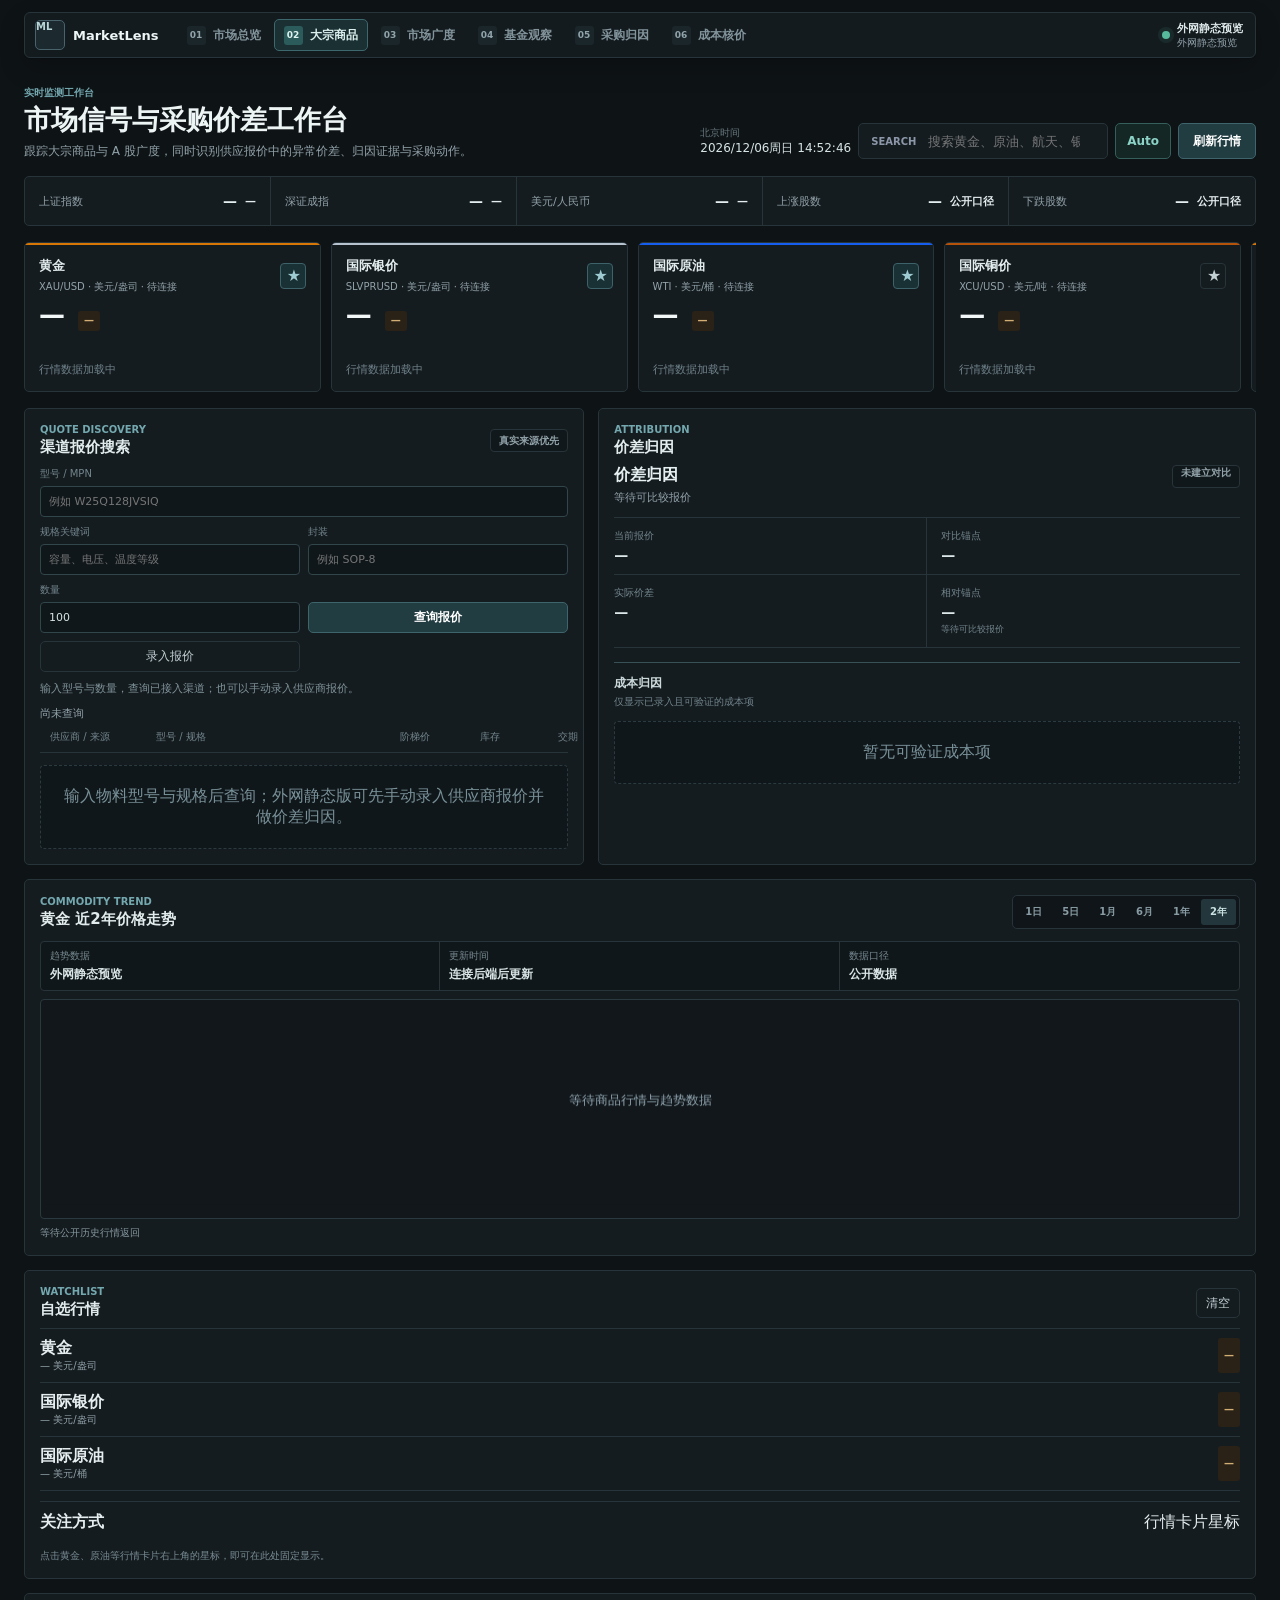
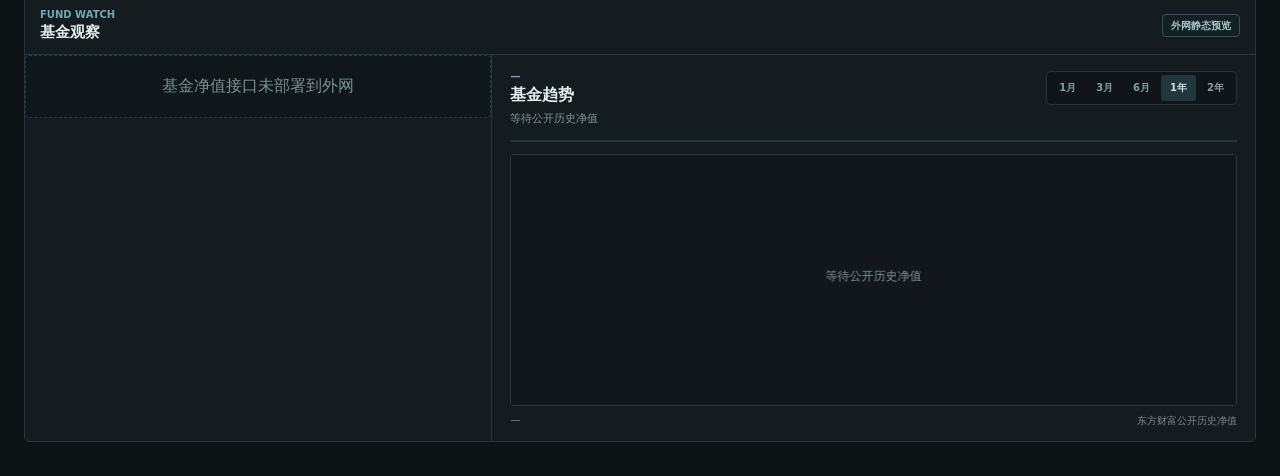
==== commit 1a6d7e30: "Deploy MarketLens dashboard" ====
--- a/outputs/index.html
+++ b/outputs/index.html
@@ -1,281 +1,223 @@
 <!doctype html>
 <html lang="zh-CN">
   <head>
-    <meta charset="utf-8" />
-    <meta name="viewport" content="width=device-width, initial-scale=1" />
-    <title>料差智析 | 电子料价差分析工作台</title>
-    <meta
-      name="description"
-      content="面向资源采购工程师的电子料价差分析网站，覆盖IC、存储、被动件、连接器、电源与保护器件的价格趋势和物料规格分析。"
-    />
-    <link rel="stylesheet" href="./styles.css" />
+    <meta charset="UTF-8" />
+    <meta name="viewport" content="width=device-width, initial-scale=1.0" />
+    <title>MarketLens | 市场信号与采购价差</title>
+    <link rel="stylesheet" href="./styles.css?v=finance-workspace-2" />
+    <link rel="stylesheet" href="./floating-nav.css?v=finance-workspace-1" />
+    <link rel="stylesheet" href="./dark-terminal.css?v=terminal-1" />
+    <link rel="stylesheet" href="./commodity-rail.css?v=rail-1" />
+    <link rel="stylesheet" href="./attribution.css?v=attribution-1" />
+    <link rel="stylesheet" href="./motion.css?v=market-motion-1" />
+    <link rel="stylesheet" href="./fund-watch.css?v=fund-watch-1" />
   </head>
   <body>
-    <header class="site-header" aria-label="主导航">
-      <a class="brand" href="#top" aria-label="料差智析首页">
-        <span class="brand-mark" aria-hidden="true"></span>
-        <span>料差智析</span>
-      </a>
-      <nav class="nav-links" aria-label="页面导航">
-        <a href="#categories">品类趋势</a>
-        <a href="#sources">每日价格</a>
-        <a href="#analyzer">物料分析</a>
-        <a href="#attribution">价差归因</a>
-        <a href="#contact">继续搜索</a>
-      </nav>
-      <a class="nav-action" href="#analyzer">
-        <svg viewBox="0 0 24 24" aria-hidden="true">
-          <path d="M10.8 18.6a7.8 7.8 0 1 1 5.5-2.3l3.7 3.7-1.4 1.4-3.7-3.7a7.7 7.7 0 0 1-4.1.9Zm0-2a5.8 5.8 0 1 0 0-11.6 5.8 5.8 0 0 0 0 11.6Z" />
-        </svg>
-        立即分析
-      </a>
-    </header>
-
-    <main id="top">
-      <section class="hero section-shell">
-        <div class="hero-media" aria-hidden="true">
-          <canvas id="heroCanvas"></canvas>
+    <div class="app-shell">
+      <aside class="sidebar" aria-label="主导航">
+        <div class="brand">
+          <span class="brand-mark">ML</span>
+          <div>
+            <strong>MarketLens</strong>
+            <span>Commodity & Sector Signals</span>
+          </div>
         </div>
-        <div class="hero-content">
-          <p class="eyebrow">Procurement Cost Intelligence</p>
-          <h1>价差智析</h1>
-          <p class="hero-copy">
-            输入料号，识别价差来源、趋势和替代风险。
-          </p>
-          <div class="hero-actions">
-            <a class="button primary" href="#analyzer">
-              <svg viewBox="0 0 24 24" aria-hidden="true">
-                <path d="M4 5h9v2H4V5Zm0 6h16v2H4v-2Zm0 6h11v2H4v-2Zm14.2-10.8 1.6-1.6L21.2 6l-1.6 1.6 1.6 1.6-1.4 1.4-1.6-1.6-1.6 1.6-1.4-1.4 1.6-1.6-1.6-1.6 1.4-1.4 1.6 1.6Z" />
-              </svg>
-              输入物料开始
-            </a>
-            <a class="text-link" href="#categories">
-              查看趋势
-              <svg viewBox="0 0 24 24" aria-hidden="true">
-                <path d="M12 4h2v12.2l5.3-5.3 1.4 1.4L13 20 5.3 12.3l1.4-1.4 5.3 5.3V4Z" />
-              </svg>
-            </a>
-          </div>
-          <div class="hero-tags" aria-label="关键能力">
-            <span>9类物料</span>
-            <span>12M趋势</span>
-            <span>替代风险</span>
+
+        <nav class="nav-list">
+          <button class="nav-item active" data-view="overview"><span>01</span>市场总览</button>
+          <button class="nav-item" data-view="commodities"><span>02</span>大宗商品</button>
+          <button class="nav-item" data-view="breadth"><span>03</span>市场广度</button>
+          <button class="nav-item" data-view="funds"><span>04</span>基金观察</button>
+          <button class="nav-item" data-view="attribution"><span>05</span>采购归因</button>
+          <a class="nav-item nav-link" href="./price-review/index.html"><span>06</span>成本核价</a>
+        </nav>
+
+        <div class="sidebar-footer">
+          <div class="status-card">
+            <span class="live-dot"></span>
+            <div>
+              <strong id="marketStatus">等待公开数据源</strong>
+              <small id="nextRefresh">准备连接</small>
+            </div>
+          </div>
+          <div class="mini-note">
+            <span>数据源</span>
+            <strong id="dataSource">等待公开数据源</strong>
           </div>
         </div>
-        <aside class="hero-chip-scene" aria-label="动态芯片价差分析视觉">
-          <div class="circuit-plane">
-            <span class="trace trace-a"></span>
-            <span class="trace trace-b"></span>
-            <span class="trace trace-c"></span>
-            <span class="trace trace-d"></span>
-            <span class="trace trace-e"></span>
-            <span class="node node-a"></span>
-            <span class="node node-b"></span>
-            <span class="node node-c"></span>
-          </div>
-          <div class="chip-package">
-            <span class="lead lead-top lead-1"></span>
-            <span class="lead lead-top lead-2"></span>
-            <span class="lead lead-top lead-3"></span>
-            <span class="lead lead-right lead-4"></span>
-            <span class="lead lead-right lead-5"></span>
-            <span class="lead lead-right lead-6"></span>
-            <span class="lead lead-bottom lead-7"></span>
-            <span class="lead lead-bottom lead-8"></span>
-            <span class="lead lead-bottom lead-9"></span>
-            <span class="lead lead-left lead-10"></span>
-            <span class="lead lead-left lead-11"></span>
-            <span class="lead lead-left lead-12"></span>
-            <span class="chip-grid"></span>
-            <img
-              class="chip-photo"
-              src="https://upload.wikimedia.org/wikipedia/commons/8/82/Apple_A15.jpg"
-              alt=""
-              aria-hidden="true"
-            />
-            <span class="chip-scan"></span>
-            <span class="chip-die"></span>
-            <span class="pin-row pins-top"></span>
-            <span class="pin-row pins-bottom"></span>
-            <span class="pin-col pins-left"></span>
-            <span class="pin-col pins-right"></span>
-          </div>
-          <div class="wafer-illustration" aria-hidden="true">
-            <span></span>
-            <span></span>
-            <span></span>
-          </div>
-          <div class="trend-illustration" aria-hidden="true">
-            <i></i>
-            <i></i>
-            <i></i>
-            <i></i>
-            <b></b>
-          </div>
-          <div class="bom-illustration" aria-hidden="true">
-            <span></span>
-            <span></span>
-            <span></span>
-          </div>
-        </aside>
-      </section>
-
-      <section id="categories" class="trend-section section-shell">
-        <div class="section-heading">
-          <p class="eyebrow">Category Radar</p>
-          <h2>品类均价走势，一屏看清。</h2>
-          <p>
-            折线图展示外部参考价走势；公司表中的单价用于物料分析和议价基准。
-          </p>
-        </div>
-        <div class="source-note">
-          <strong>数据来源口径</strong>
-          <span id="sourceSummary">当前默认显示外部参考走势；公司价格表只作为单颗料的当前价格。</span>
-        </div>
-        <div class="category-grid" id="categoryGrid" aria-live="polite"></div>
-      </section>
-
-      <section id="sources" class="data-section">
-        <div class="section-shell data-layout">
-          <div class="data-copy">
-            <p class="eyebrow">Daily Price Feed</p>
-            <h2>采购价优先，外部价补缺。</h2>
-            <p>
-              GitHub Actions 每天读取物料库，抓取公开价格写入参考库；页面分析时优先读取公司价格表。
-            </p>
-          </div>
-          <div class="data-panel">
-            <div class="import-card">
-              <label for="quoteUpload">临时导入公司价格表</label>
-              <input id="quoteUpload" type="file" accept=".csv,text/csv,application/json,.json" />
-              <p>字段建议：日期、料号、品类、单价、币种。正式公司价格放在 data/company-procurement-prices.json。</p>
-            </div>
-            <div class="source-grid" id="sourceGrid" aria-live="polite"></div>
-            <div class="data-insights" id="dataInsights" aria-live="polite"></div>
-          </div>
-        </div>
-      </section>
-
-      <section id="analyzer" class="analyzer-section">
-        <div class="section-shell analyzer-layout">
-          <div class="analyzer-copy">
-            <p class="eyebrow">Material Input</p>
-            <h2>输入料号，快速定位价差原因。</h2>
-            <p>
-              按型号识别品类，输出价格驱动、风险标签和下一步采购动作，适合询价和异常报价复盘。
-            </p>
-          </div>
-          <form class="analyzer-panel" id="analyzerForm">
-            <label for="partInput">物料编码 / 规格型号</label>
-            <div class="input-row">
-              <input
-                id="partInput"
-                name="part"
-                type="text"
-                value="W25Q128JVSIQ"
-                placeholder="例如：STM32F103C8T6、W25Q128JVSIQ、0603 10uF X5R"
-                autocomplete="off"
-              />
-              <button class="icon-button" type="submit" aria-label="分析物料">
-                <svg viewBox="0 0 24 24" aria-hidden="true">
-                  <path d="M11 3a8 8 0 0 1 6.3 12.9l3.4 3.4-1.4 1.4-3.4-3.4A8 8 0 1 1 11 3Zm0 2a6 6 0 1 0 0 12 6 6 0 0 0 0-12Z" />
-                </svg>
-              </button>
-            </div>
-            <div class="field-grid">
-              <label>
-                年用量
-                <select id="volumeSelect" name="volume">
-                  <option value="small">小批量 &lt; 10K</option>
-                  <option value="medium" selected>量产 10K-500K</option>
-                  <option value="large">高频拉动 &gt; 500K</option>
-                </select>
-              </label>
-              <label>
-                使用场景
-                <select id="scenarioSelect" name="scenario">
-                  <option value="consumer">消费电子</option>
-                  <option value="industrial" selected>工业控制</option>
-                  <option value="auto">车规/高可靠</option>
-                </select>
-              </label>
-            </div>
-          </form>
-          <article class="result-panel" id="resultPanel" aria-live="polite"></article>
-        </div>
-      </section>
-
-      <section id="attribution" class="attribution-section">
-        <div class="section-shell attribution-layout">
-          <div class="attribution-copy">
-            <p class="eyebrow">Price Attribution</p>
-            <h2>把价差拆到可谈判的原因上。</h2>
-            <p>
-              以公司价格为基准，对比目标价、供应商报价或替代料，输出差额、占比、规格因素和采购动作。
-            </p>
-          </div>
-          <form class="attribution-panel" id="attributionForm">
-            <div class="field-grid">
-              <label>
-                基准料号
-                <input id="basePartInput" name="basePart" type="text" value="W25Q128JVSIQ" autocomplete="off" />
-              </label>
-              <label>
-                对比料号
-                <input id="comparePartInput" name="comparePart" type="text" value="MX25L12835F" autocomplete="off" />
-              </label>
-            </div>
-            <div class="field-grid">
-              <label>
-                目标价 / 报价
-                <input id="targetPriceInput" name="targetPrice" type="number" min="0" step="0.0001" placeholder="可选，填入后优先对比该价格" />
-              </label>
-              <label>
-                报价来源
-                <input id="targetSourceInput" name="targetSource" type="text" placeholder="例如：供应商A、本轮询价、目标降本价" autocomplete="off" />
-              </label>
-            </div>
-            <button class="button primary attribution-submit" type="submit">
-              <svg viewBox="0 0 24 24" aria-hidden="true">
-                <path d="M4 4h16v2H4V4Zm2 4h12v2H6V8Zm-2 4h16v2H4v-2Zm2 4h7v2H6v-2Zm11.3-.7 1.4-1.4L22 17.2l-5.3 5.3-3.3-3.3 1.4-1.4 1.9 1.9 3.9-3.9Z" />
-              </svg>
-              生成归因
-            </button>
-          </form>
-          <article class="attribution-result" id="attributionPanel" aria-live="polite"></article>
-        </div>
-      </section>
-
-      <section id="contact" class="closing-section">
-        <div class="section-shell closing-layout">
-          <div>
-            <p class="eyebrow">Next Search</p>
-            <h2>继续查下一颗料。</h2>
-            <p>
-              把当前报价、历史价和替代料一起带入，形成可复核的议价依据。
-            </p>
-          </div>
-          <div class="closing-search" role="search">
-            <label for="footerSearch">继续搜索物料</label>
-            <div class="input-row">
-              <input id="footerSearch" type="text" placeholder="输入新的料号或规格" />
-              <button class="button primary" id="footerSearchBtn" type="button">
-                <svg viewBox="0 0 24 24" aria-hidden="true">
-                  <path d="M12 4h2v12.2l5.3-5.3 1.4 1.4L13 20 5.3 12.3l1.4-1.4 5.3 5.3V4Z" />
-                </svg>
-                带入分析
-              </button>
-            </div>
-            <p class="contact-line">联系窗口：procurement-intel@example.com</p>
-          </div>
-        </div>
-      </section>
-    </main>
-
-    <footer class="site-footer">
-      <span>© 2026 料差智析</span>
-      <span>视觉资产参考 Unsplash 电路板微距图与 Wikimedia Commons Apple A15 公共领域图片，行情文案参考 TrendForce 与电子元器件市场公开报道。</span>
-    </footer>
+      </aside>
+
+      <main class="dashboard">
+        <header class="topbar">
+          <div class="title-block">
+            <span class="page-kicker">实时监测工作台</span>
+            <h1>市场信号与采购价差工作台</h1>
+            <p>跟踪大宗商品与 A 股广度，同时识别供应报价中的异常价差、归因证据与采购动作。</p>
+          </div>
+
+          <div class="toolbar">
+            <div class="market-clock" aria-label="北京时间">
+              <span>北京时间</span>
+              <time id="marketClock">—</time>
+            </div>
+            <label class="search-box">
+              <span class="search-icon">Search</span>
+              <input id="searchInput" type="search" placeholder="搜索黄金、原油、航天、银行..." />
+            </label>
+            <button id="autoRefresh" class="icon-button active" title="自动刷新">Auto</button>
+            <button id="refreshNow" class="primary-button">刷新行情</button>
+          </div>
+        </header>
+
+        <section class="ticker-strip" aria-label="市场摘要">
+          <div><span>上证指数</span><strong id="tickerShanghai">—</strong><em id="tickerShanghaiChange">—</em></div>
+          <div><span>深证成指</span><strong id="tickerShenzhen">—</strong><em id="tickerShenzhenChange">—</em></div>
+          <div><span>美元/人民币</span><strong id="tickerUsdCny">—</strong><em id="tickerUsdCnyChange">—</em></div>
+          <div><span>上涨股数</span><strong id="tickerUpSectors">—</strong><em id="tickerUpSectorsMeta">公开口径</em></div>
+          <div><span>下跌股数</span><strong id="tickerDownSectors">—</strong><em id="tickerDownSectorsMeta">公开口径</em></div>
+        </section>
+
+        <section class="metrics-viewport" aria-label="流通品价格">
+          <div class="metrics-track" id="commodityCards"></div>
+        </section>
+
+        <section class="attribution-workspace" id="attributionWorkspace">
+          <article class="panel attribution-list-panel">
+            <div class="panel-header attribution-header">
+              <div>
+                <span class="section-label">Quote Discovery</span>
+                <h2>渠道报价搜索</h2>
+              </div>
+              <span class="data-state">真实来源优先</span>
+            </div>
+            <form class="component-search" id="componentSearchForm">
+              <label class="component-field component-field-model"><span>型号 / MPN</span><input id="componentMpn" name="mpn" type="search" required autocomplete="off" placeholder="例如 W25Q128JVSIQ" /></label>
+              <label class="component-field"><span>规格关键词</span><input id="componentSpec" name="spec" type="text" autocomplete="off" placeholder="容量、电压、温度等级" /></label>
+              <label class="component-field"><span>封装</span><input id="componentPackage" name="package" type="text" autocomplete="off" placeholder="例如 SOP-8" /></label>
+              <label class="component-field component-field-quantity"><span>数量</span><input id="componentQuantity" name="quantity" type="number" min="1" step="1" value="100" /></label>
+              <button id="componentSearchButton" class="primary-button" type="submit">查询报价</button>
+              <button id="manualQuoteToggle" class="ghost-button" type="button">录入报价</button>
+            </form>
+            <div class="component-search-state" id="componentSearchState" role="status">输入型号与数量，查询已接入渠道；也可以手动录入供应商报价。</div>
+            <form class="manual-quote-form" id="manualQuoteForm" hidden>
+              <label><span>供应商</span><input name="supplier" required autocomplete="off" placeholder="供应商 / 渠道名称" /></label>
+              <label><span>单价</span><input name="price" required type="number" min="0" step="0.0001" placeholder="0.00" /></label>
+              <label><span>币种</span><select name="currency"><option value="CNY">CNY</option><option value="USD">USD</option></select></label>
+              <label><span>库存</span><input name="stock" type="number" min="0" step="1" placeholder="可选" /></label>
+              <label><span>交期</span><input name="lead" type="text" autocomplete="off" placeholder="例如 2-4 周" /></label>
+              <button class="ghost-button" type="submit">加入对比</button>
+            </form>
+            <div class="component-sources" id="componentSources"></div>
+            <div class="attribution-controls"><span class="attribution-summary" id="attributionSummary">尚未查询</span></div>
+            <div class="quote-head" aria-hidden="true">
+              <span>供应商 / 来源</span>
+              <span>型号 / 规格</span>
+              <span>阶梯价</span>
+              <span>库存</span>
+              <span>交期</span>
+            </div>
+            <div class="quote-list" id="attributionRows"></div>
+          </article>
+
+          <aside class="panel attribution-detail-panel">
+            <div class="panel-header compact">
+              <div>
+                <span class="section-label">Attribution</span>
+                <h2>价差归因</h2>
+              </div>
+            </div>
+            <div id="attributionDetail"></div>
+          </aside>
+        </section>
+
+        <section class="content-grid">
+          <article class="panel chart-panel">
+            <div class="panel-header">
+              <div>
+                <span class="section-label">Commodity Trend</span>
+                <h2 id="chartTitle">黄金近2年价格走势</h2>
+              </div>
+              <div class="segmented" id="rangeTabs" aria-label="时间范围">
+                <button data-range="1D">1日</button>
+                <button data-range="5D">5日</button>
+                <button data-range="1M">1月</button>
+                <button data-range="6M">6月</button>
+                <button data-range="1Y">1年</button>
+                <button class="active" data-range="2Y">2年</button>
+              </div>
+            </div>
+
+            <div class="chart-summary">
+              <div><span>趋势数据</span><strong id="chartDataStatus">待加载</strong></div>
+              <div><span>更新时间</span><strong id="chartUpdatedAt">—</strong></div>
+              <div><span>数据口径</span><strong>公开数据</strong></div>
+            </div>
+
+            <div class="chart-wrap">
+              <canvas id="trendChart" width="880" height="360" aria-label="价格趋势图"></canvas>
+              <div id="chartTooltip" class="chart-tooltip" hidden></div>
+            </div>
+            <div class="legend-row" id="chartLegend"></div>
+          </article>
+
+          <aside class="panel watch-panel">
+            <div class="panel-header compact">
+              <div>
+                <span class="section-label">Watchlist</span>
+                <h2>自选行情</h2>
+              </div>
+              <button id="clearWatch" class="ghost-button">清空</button>
+            </div>
+            <div id="watchList" class="watch-list"></div>
+            <div class="rule-box">
+              <div class="rule-title">
+                <strong>关注方式</strong>
+                <span>行情卡片星标</span>
+              </div>
+              <p class="watch-note">点击黄金、原油等行情卡片右上角的星标，即可在此处固定显示。</p>
+            </div>
+          </aside>
+        </section>
+
+        <section class="panel fund-panel" id="fundWorkspace">
+          <div class="panel-header fund-panel-header">
+            <div>
+              <span class="section-label">Fund Watch</span>
+              <h2>基金观察</h2>
+            </div>
+            <span class="fund-data-state" id="fundDataState">等待确认净值</span>
+          </div>
+          <div class="fund-workspace">
+            <div class="fund-list" id="fundList" aria-label="基金列表"></div>
+            <div class="fund-detail">
+              <div class="fund-detail-header">
+                <div>
+                  <span class="section-label" id="fundCode">—</span>
+                  <h3 id="fundTitle">基金趋势</h3>
+                  <p id="fundDescriptor">等待公开历史净值</p>
+                </div>
+                <div class="segmented fund-range-tabs" id="fundRangeTabs" aria-label="基金走势时间范围">
+                  <button data-fund-range="1M">1月</button>
+                  <button data-fund-range="3M">3月</button>
+                  <button data-fund-range="6M">6月</button>
+                  <button class="active" data-fund-range="1Y">1年</button>
+                  <button data-fund-range="2Y">2年</button>
+                </div>
+              </div>
+              <div class="fund-stat-grid" id="fundStats"></div>
+              <div class="fund-chart-wrap">
+                <canvas id="fundTrendChart" width="920" height="300" aria-label="基金净值走势"></canvas>
+                <div id="fundChartTooltip" class="chart-tooltip" hidden></div>
+              </div>
+              <div class="fund-chart-footer">
+                <span id="fundChartRange">—</span>
+                <span id="fundSource">东方财富公开历史净值</span>
+              </div>
+            </div>
+          </div>
+        </section>
+      </main>
+    </div>
 
     <script src="./app.js"></script>
   </body>
--- a/outputs/styles.css
+++ b/outputs/styles.css
@@ -1,54 +1,37 @@
 :root {
-  color-scheme: dark;
-  --bg: #050709;
-  --bg-2: #0b1014;
-  --panel: rgba(12, 18, 22, 0.82);
-  --panel-solid: #0f171c;
-  --panel-soft: #142027;
-  --text: #eef4f2;
-  --muted: #9ba9a9;
-  --faint: #647273;
-  --line: rgba(179, 199, 198, 0.18);
-  --line-strong: rgba(125, 211, 201, 0.46);
-  --cyan: #7dd3c9;
-  --blue: #8aa8ff;
-  --green: #8edb91;
-  --amber: #e7b85a;
-  --red: #ef806d;
-  --shadow: 0 24px 70px rgba(0, 0, 0, 0.34);
-  --radius: 8px;
-  --max: 1480px;
-  --font-body: "Segoe UI", "Microsoft YaHei", system-ui, sans-serif;
-  --font-mono: "Cascadia Mono", "SFMono-Regular", Consolas, monospace;
+  --page: #eef2f6;
+  --surface: #ffffff;
+  --surface-2: #f7f9fc;
+  --ink: #101828;
+  --muted: #667085;
+  --subtle: #98a2b3;
+  --line: #d7dee8;
+  --line-strong: #c7d2df;
+  --brand: #1769e0;
+  --brand-2: #0e9384;
+  --rise: #d92d20;
+  --rise-bg: #fff1f0;
+  --fall: #079455;
+  --fall-bg: #ecfdf3;
+  --warn: #b54708;
+  --warn-bg: #fff7e6;
+  --nav: #111827;
+  --shadow: 0 18px 45px rgba(16, 24, 40, 0.08);
+  font-family: "Segoe UI", "Microsoft YaHei", "PingFang SC", sans-serif;
+  color-scheme: light;
 }
 
 * {
   box-sizing: border-box;
-}
-
-html {
-  scroll-behavior: smooth;
 }
 
 body {
   margin: 0;
   min-width: 320px;
-  overflow-x: hidden;
+  color: var(--ink);
   background:
-    linear-gradient(180deg, rgba(125, 211, 201, 0.06), transparent 28rem),
-    linear-gradient(90deg, rgba(125, 211, 201, 0.035) 1px, transparent 1px),
-    linear-gradient(rgba(125, 211, 201, 0.028) 1px, transparent 1px),
-    radial-gradient(circle at 82% 18%, rgba(138, 168, 255, 0.1), transparent 22rem),
-    var(--bg);
-  background-size: auto, 72px 72px, 72px 72px, auto, auto;
-  color: var(--text);
-  font-family: var(--font-body);
-  line-height: 1.6;
-}
-
-a {
-  color: inherit;
-  text-decoration: none;
+    linear-gradient(180deg, rgba(255,255,255,0.72), rgba(238,242,246,0.94)),
+    var(--page);
 }
 
 button,
@@ -57,652 +40,178 @@
   font: inherit;
 }
 
-svg {
-  width: 1.05rem;
-  height: 1.05rem;
-  fill: currentColor;
-  flex: 0 0 auto;
-}
-
-.site-header {
-  position: fixed;
-  inset: 0 0 auto;
-  z-index: 20;
+button {
+  cursor: pointer;
+}
+
+.app-shell {
   display: grid;
-  grid-template-columns: auto 1fr auto;
+  grid-template-columns: 260px minmax(0, 1fr);
+  min-height: 100vh;
+}
+
+.sidebar {
+  position: sticky;
+  top: 0;
+  display: flex;
+  height: 100vh;
+  flex-direction: column;
+  padding: 22px 16px;
+  color: #e5e7eb;
+  background: var(--nav);
+}
+
+.brand {
+  display: flex;
   align-items: center;
-  gap: 1.5rem;
-  width: min(var(--max), calc(100% - 2rem));
-  margin: 1rem auto 0;
-  padding: 0.7rem 0.85rem;
-  border: 1px solid var(--line);
-  border-radius: var(--radius);
-  background: rgba(5, 7, 9, 0.76);
-  backdrop-filter: blur(20px);
-  box-shadow: 0 14px 42px rgba(0, 0, 0, 0.34);
-}
-
-.brand,
-.nav-action,
-.button,
-.icon-button {
-  display: inline-flex;
+  gap: 12px;
+  padding: 8px 8px 26px;
+}
+
+.brand-mark {
+  display: grid;
+  width: 42px;
+  height: 42px;
+  place-items: center;
+  border: 1px solid rgba(255,255,255,0.16);
+  border-radius: 8px;
+  background: #1d4ed8;
+  color: #fff;
+  font-size: 13px;
+  font-weight: 800;
+}
+
+.brand strong,
+.brand span {
+  display: block;
+}
+
+.brand strong {
+  font-size: 16px;
+  letter-spacing: 0;
+}
+
+.brand div span {
+  margin-top: 3px;
+  color: #9ca3af;
+  font-size: 12px;
+}
+
+.nav-list {
+  display: grid;
+  gap: 6px;
+}
+
+.nav-item {
+  display: flex;
   align-items: center;
-  justify-content: center;
-  gap: 0.55rem;
-  min-height: 2.75rem;
-  border-radius: var(--radius);
-  white-space: nowrap;
-}
-
-.brand {
-  font-weight: 750;
+  gap: 11px;
+  width: 100%;
+  height: 44px;
+  padding: 0 12px;
+  border: 0;
+  border-radius: 8px;
+  color: #aab3c2;
+  background: transparent;
+  text-align: left;
+}
+
+.nav-item span {
+  display: grid;
+  width: 26px;
+  height: 24px;
+  place-items: center;
+  border-radius: 6px;
+  background: rgba(255,255,255,0.06);
+  font-size: 11px;
+}
+
+.nav-item.active,
+.nav-item:hover {
+  color: #fff;
+  background: rgba(255,255,255,0.09);
+}
+
+.nav-item.active span {
+  background: #2563eb;
+}
+
+.sidebar-footer {
+  display: grid;
+  gap: 10px;
+  margin-top: auto;
+}
+
+.status-card,
+.mini-note {
+  border: 1px solid rgba(255,255,255,0.12);
+  border-radius: 8px;
+  background: rgba(255,255,255,0.06);
+}
+
+.status-card {
+  display: flex;
+  align-items: center;
+  gap: 10px;
+  padding: 13px;
+}
+
+.live-dot {
+  width: 10px;
+  height: 10px;
+  border-radius: 50%;
+  background: #22c55e;
+  box-shadow: 0 0 0 6px rgba(34,197,94,0.12);
+}
+
+.status-card strong,
+.status-card small,
+.mini-note span,
+.mini-note strong {
+  display: block;
+}
+
+.status-card small,
+.mini-note span {
+  color: #9ca3af;
+  font-size: 12px;
+}
+
+.mini-note {
+  padding: 12px 13px;
+}
+
+.mini-note strong {
+  margin-top: 4px;
+  color: #f9fafb;
+  font-size: 13px;
+}
+
+.dashboard {
+  display: grid;
+  gap: 18px;
+  width: min(100%, 1520px);
+  padding: 24px;
+}
+
+.topbar {
+  display: flex;
+  align-items: flex-start;
+  justify-content: space-between;
+  gap: 24px;
+}
+
+.title-block {
+  max-width: 760px;
+}
+
+.page-kicker,
+.section-label {
+  display: block;
+  color: var(--brand);
+  font-size: 12px;
+  font-weight: 800;
   letter-spacing: 0;
-}
-
-.brand-mark {
-  position: relative;
-  width: 1.35rem;
-  height: 1.35rem;
-  border: 1px solid var(--cyan);
-  border-radius: 6px;
-  background:
-    linear-gradient(90deg, transparent 42%, rgba(125, 211, 201, 0.7) 42% 58%, transparent 58%),
-    linear-gradient(0deg, transparent 42%, rgba(138, 168, 255, 0.55) 42% 58%, transparent 58%);
-  box-shadow: 0 0 18px rgba(125, 211, 201, 0.28);
-}
-
-.nav-links {
-  display: flex;
-  justify-content: center;
-  gap: clamp(0.75rem, 2vw, 2rem);
-  color: var(--muted);
-  font-size: 0.92rem;
-}
-
-.nav-links a:hover {
-  color: var(--text);
-}
-
-.nav-action {
-  padding: 0 0.95rem;
-  background: rgba(98, 227, 214, 0.12);
-  color: var(--cyan);
-  border: 1px solid rgba(98, 227, 214, 0.32);
-}
-
-.section-shell {
-  width: min(var(--max), calc(100% - 1.25rem));
-  margin: 0 auto;
-}
-
-.hero {
-  position: relative;
-  min-height: 94vh;
-  display: grid;
-  grid-template-columns: minmax(14rem, 0.45fr) minmax(34rem, 1.55fr);
-  gap: clamp(1rem, 2.5vw, 3rem);
-  align-items: center;
-  padding: 8.5rem 0 4rem;
-  overflow: hidden;
-}
-
-.hero::before {
-  content: "";
-  position: absolute;
-  inset: 0 calc(50% - 50vw);
-  z-index: -3;
-  background:
-    linear-gradient(135deg, rgba(125, 211, 201, 0.06), transparent 42%),
-    linear-gradient(90deg, rgba(5, 7, 9, 0.76), rgba(5, 7, 9, 0.42) 54%, rgba(5, 7, 9, 0.58)),
-    linear-gradient(180deg, rgba(5, 7, 9, 0.05), var(--bg) 94%),
-    url("https://images.unsplash.com/photo-1518770660439-4636190af475?auto=format&fit=crop&w=1800&q=80") center / cover;
-  animation: imageDrift 24s ease-in-out infinite alternate;
-}
-
-.hero::after {
-  content: "";
-  position: absolute;
-  inset: 5.5rem calc(50% - 50vw) 0;
-  z-index: -2;
-  background-image:
-    linear-gradient(rgba(125, 211, 201, 0.04) 1px, transparent 1px),
-    linear-gradient(90deg, rgba(125, 211, 201, 0.035) 1px, transparent 1px);
-  background-size: 56px 56px;
-  mask-image: linear-gradient(90deg, transparent, black 15%, black 82%, transparent);
-}
-
-.hero-media {
-  position: absolute;
-  inset: 0;
-  pointer-events: none;
-}
-
-#heroCanvas {
-  position: absolute;
-  inset: 0;
-  width: 100%;
-  height: 100%;
-  opacity: 0.42;
-}
-
-.hero-content {
-  position: relative;
-  z-index: 4;
-  width: min(360px, 100%);
-  padding-bottom: 1rem;
-}
-
-.hero-chip-scene {
-  position: relative;
-  z-index: 2;
-  align-self: center;
-  min-width: 0;
-  width: min(100%, 52rem);
-  aspect-ratio: 1.08;
-  margin-left: auto;
-  transform-style: preserve-3d;
-  perspective: 1100px;
-}
-
-.hero-chip-scene::before,
-.hero-chip-scene::after {
-  content: "";
-  position: absolute;
-  pointer-events: none;
-}
-
-.hero-chip-scene::before {
-  inset: 6% 2% 8% 0;
-  z-index: 0;
-  border: 1px solid rgba(179, 199, 198, 0.13);
-  border-radius: 2rem;
-  background:
-    linear-gradient(135deg, rgba(125, 211, 201, 0.08), transparent 38%),
-    linear-gradient(rgba(125, 211, 201, 0.045) 1px, transparent 1px),
-    linear-gradient(90deg, rgba(125, 211, 201, 0.04) 1px, transparent 1px),
-    rgba(8, 13, 16, 0.34);
-  background-size: auto, 42px 42px, 42px 42px, auto;
-  box-shadow:
-    inset 0 1px 0 rgba(255, 255, 255, 0.04),
-    0 26px 72px rgba(0, 0, 0, 0.26);
-  transform: rotateX(64deg) rotateZ(-28deg);
-  opacity: 0.78;
-}
-
-.hero-chip-scene::after {
-  inset: 20% 16%;
-  z-index: 0;
-  border-radius: 50%;
-  background: radial-gradient(circle, rgba(125, 211, 201, 0.12), transparent 66%);
-  filter: blur(20px);
-}
-
-.circuit-plane {
-  position: absolute;
-  inset: 4.5%;
-  z-index: 1;
-  border-radius: 2rem;
-  background:
-    linear-gradient(rgba(125, 211, 201, 0.055) 1px, transparent 1px),
-    linear-gradient(90deg, rgba(125, 211, 201, 0.05) 1px, transparent 1px);
-  background-size: 34px 34px;
-  transform: rotateX(64deg) rotateZ(-28deg);
-  box-shadow: 0 26px 70px rgba(0, 0, 0, 0.28);
-  opacity: 0.52;
-}
-
-.trace,
-.node {
-  position: absolute;
-  display: block;
-}
-
-.trace {
-  height: 2px;
-  border-radius: 999px;
-  background: linear-gradient(90deg, transparent, rgba(125, 211, 201, 0.5), transparent);
-  animation: traceFlow 3.8s ease-in-out infinite;
-}
-
-.trace-a {
-  width: 64%;
-  left: 7%;
-  top: 24%;
-}
-
-.trace-b {
-  width: 54%;
-  right: 5%;
-  top: 37%;
-  animation-delay: 0.8s;
-}
-
-.trace-c {
-  width: 68%;
-  left: 12%;
-  bottom: 29%;
-  animation-delay: 1.3s;
-}
-
-.trace-d {
-  width: 42%;
-  right: 12%;
-  bottom: 18%;
-  animation-delay: 2s;
-}
-
-.trace-e {
-  width: 34%;
-  left: 34%;
-  top: 51%;
-  transform: rotate(90deg);
-  animation-delay: 1.6s;
-}
-
-.node {
-  width: 0.58rem;
-  height: 0.58rem;
-  border: 1px solid rgba(125, 211, 201, 0.42);
-  border-radius: 50%;
-  background: rgba(125, 211, 201, 0.22);
-  box-shadow: 0 0 14px rgba(125, 211, 201, 0.24);
-  animation: nodePulse 2.8s ease-in-out infinite;
-}
-
-.node-a {
-  left: 16%;
-  top: 22%;
-}
-
-.node-b {
-  right: 18%;
-  top: 36%;
-  animation-delay: 1s;
-}
-
-.node-c {
-  left: 24%;
-  bottom: 27%;
-  animation-delay: 1.8s;
-}
-
-.chip-package {
-  position: absolute;
-  inset: 27%;
-  z-index: 2;
-  overflow: visible;
-  border: 1px solid rgba(205, 217, 213, 0.22);
-  border-radius: 1rem;
-  background:
-    linear-gradient(145deg, rgba(43, 55, 58, 0.98), rgba(8, 12, 15, 0.98) 52%, rgba(18, 26, 30, 0.98)),
-    var(--panel-solid);
-  box-shadow:
-    inset 0 2px 0 rgba(255, 255, 255, 0.13),
-    inset 0 -18px 38px rgba(0, 0, 0, 0.42),
-    inset -12px 0 22px rgba(0, 0, 0, 0.18),
-    0 32px 64px rgba(0, 0, 0, 0.46),
-    0 0 34px rgba(125, 211, 201, 0.09);
-  transform: rotateX(58deg) rotateZ(-28deg) translateZ(34px);
-  transform-origin: center;
-  transform-style: preserve-3d;
-  animation: chipHover 6.5s ease-in-out infinite;
-}
-
-.chip-package::before {
-  content: "";
-  position: absolute;
-  inset: 0;
-  z-index: -3;
-  border-radius: inherit;
-  background:
-    linear-gradient(135deg, rgba(22, 31, 35, 0.96), rgba(3, 5, 7, 0.98)),
-    #050709;
-  box-shadow:
-    18px 24px 46px rgba(0, 0, 0, 0.58),
-    0 0 34px rgba(125, 211, 201, 0.08);
-  transform: translate3d(16px, 18px, -28px);
-}
-
-.chip-package::after {
-  content: "";
-  position: absolute;
-  inset: -1px;
-  z-index: 7;
-  pointer-events: none;
-  border: 1px solid rgba(238, 244, 242, 0.08);
-  border-radius: inherit;
-  background:
-    linear-gradient(135deg, rgba(255, 255, 255, 0.18), transparent 23%),
-    linear-gradient(315deg, rgba(0, 0, 0, 0.34), transparent 34%),
-    linear-gradient(90deg, rgba(125, 211, 201, 0.12), transparent 20%, transparent 80%, rgba(0, 0, 0, 0.24));
-  box-shadow:
-    inset 0 0 0 1px rgba(255, 255, 255, 0.035),
-    inset 10px 10px 24px rgba(255, 255, 255, 0.035),
-    inset -12px -14px 28px rgba(0, 0, 0, 0.38);
-}
-
-.chip-grid {
-  position: absolute;
-  inset: 8%;
-  z-index: 4;
-  border-radius: 0.7rem;
-  background:
-    linear-gradient(rgba(125, 211, 201, 0.08) 1px, transparent 1px),
-    linear-gradient(90deg, rgba(125, 211, 201, 0.075) 1px, transparent 1px);
-  background-size: 18px 18px;
-  opacity: 0.14;
-  mix-blend-mode: screen;
-}
-
-.chip-photo {
-  position: absolute;
-  inset: 7.5%;
-  z-index: 2;
-  width: 85%;
-  height: 85%;
-  object-fit: cover;
-  border: 1px solid rgba(238, 244, 242, 0.09);
-  border-radius: 0.76rem;
-  opacity: 0.78;
-  filter: saturate(0.86) contrast(1.18) brightness(0.68);
-  mix-blend-mode: normal;
-  transform: translateZ(10px);
-  box-shadow:
-    0 1px 0 rgba(255, 255, 255, 0.12),
-    0 14px 28px rgba(0, 0, 0, 0.34);
-}
-
-.chip-scan {
-  position: absolute;
-  inset: 0;
-  z-index: 8;
-  border-radius: inherit;
-  background: linear-gradient(115deg, transparent 18%, rgba(255, 255, 255, 0.2), transparent 42%);
-  mix-blend-mode: screen;
-  transform: translateX(-72%);
-  animation: scanSweep 4.4s ease-in-out infinite;
-}
-
-.chip-die {
-  position: absolute;
-  inset: 7.5%;
-  z-index: 5;
-  border: 1px solid rgba(125, 211, 201, 0.16);
-  border-radius: 0.78rem;
-  background:
-    linear-gradient(135deg, rgba(255, 255, 255, 0.11), transparent 28%),
-    linear-gradient(315deg, rgba(0, 0, 0, 0.42), transparent 42%),
-    linear-gradient(180deg, rgba(5, 7, 9, 0.02), rgba(5, 7, 9, 0.34));
-  box-shadow:
-    inset 0 0 34px rgba(125, 211, 201, 0.08),
-    inset -10px -12px 24px rgba(0, 0, 0, 0.34),
-    0 0 18px rgba(125, 211, 201, 0.1);
-  animation: diePulse 2.9s ease-in-out infinite;
-}
-
-.pin-row,
-.pin-col {
-  position: absolute;
-  z-index: -1;
-  display: block;
-  opacity: 0.58;
-}
-
-.pin-row {
-  left: 9%;
-  width: 82%;
-  height: 0.72rem;
-  background: repeating-linear-gradient(90deg, rgba(205, 217, 213, 0.72) 0 0.42rem, transparent 0.42rem 1.05rem);
-  filter: drop-shadow(8px 10px 9px rgba(0, 0, 0, 0.34));
-}
-
-.pins-top {
-  top: -0.78rem;
-}
-
-.pins-bottom {
-  bottom: -0.78rem;
-}
-
-.pin-col {
-  top: 9%;
-  width: 0.72rem;
-  height: 82%;
-  background: repeating-linear-gradient(180deg, rgba(205, 217, 213, 0.72) 0 0.42rem, transparent 0.42rem 1.05rem);
-  filter: drop-shadow(8px 10px 9px rgba(0, 0, 0, 0.34));
-}
-
-.pins-left {
-  left: -0.78rem;
-}
-
-.pins-right {
-  right: -0.78rem;
-}
-
-.lead {
-  position: absolute;
-  z-index: -2;
-  display: block;
-  background: linear-gradient(90deg, transparent, rgba(125, 211, 201, 0.22), transparent);
-  opacity: 0.2;
-  filter: drop-shadow(0 0 0 rgba(125, 211, 201, 0));
-  animation: leadIgnite 4.8s ease-in-out infinite;
-}
-
-.lead::after {
-  content: "";
-  position: absolute;
-  inset: 0;
-  background: linear-gradient(90deg, transparent, rgba(125, 211, 201, 0.95), transparent);
-  transform: scaleX(0);
-  transform-origin: left;
-  animation: leadTravel 4.8s ease-in-out infinite;
-}
-
-.lead-top,
-.lead-bottom {
-  width: 2px;
-  height: 6.8rem;
-  background: linear-gradient(180deg, transparent, rgba(125, 211, 201, 0.28), transparent);
-}
-
-.lead-top::after,
-.lead-bottom::after {
-  background: linear-gradient(180deg, transparent, rgba(125, 211, 201, 0.95), transparent);
-  transform: scaleY(0);
-  transform-origin: bottom;
-}
-
-.lead-bottom::after {
-  transform-origin: top;
-}
-
-.lead-left::after {
-  transform-origin: right;
-}
-
-.lead-top {
-  top: -6.8rem;
-}
-
-.lead-bottom {
-  bottom: -6.8rem;
-}
-
-.lead-left,
-.lead-right {
-  width: 6.8rem;
-  height: 2px;
-}
-
-.lead-left {
-  left: -6.8rem;
-}
-
-.lead-right {
-  right: -6.8rem;
-}
-
-.lead-1 { left: 22%; animation-delay: 0s; }
-.lead-2 { left: 49%; animation-delay: 0.22s; }
-.lead-3 { left: 76%; animation-delay: 0.44s; }
-.lead-4 { top: 22%; animation-delay: 0.66s; }
-.lead-5 { top: 49%; animation-delay: 0.88s; }
-.lead-6 { top: 76%; animation-delay: 1.1s; }
-.lead-7 { left: 76%; animation-delay: 1.32s; }
-.lead-8 { left: 49%; animation-delay: 1.54s; }
-.lead-9 { left: 22%; animation-delay: 1.76s; }
-.lead-10 { top: 76%; animation-delay: 1.98s; }
-.lead-11 { top: 49%; animation-delay: 2.2s; }
-.lead-12 { top: 22%; animation-delay: 2.42s; }
-
-.lead-1::after { animation-delay: 0s; }
-.lead-2::after { animation-delay: 0.22s; }
-.lead-3::after { animation-delay: 0.44s; }
-.lead-4::after { animation-delay: 0.66s; }
-.lead-5::after { animation-delay: 0.88s; }
-.lead-6::after { animation-delay: 1.1s; }
-.lead-7::after { animation-delay: 1.32s; }
-.lead-8::after { animation-delay: 1.54s; }
-.lead-9::after { animation-delay: 1.76s; }
-.lead-10::after { animation-delay: 1.98s; }
-.lead-11::after { animation-delay: 2.2s; }
-.lead-12::after { animation-delay: 2.42s; }
-
-.wafer-illustration,
-.trend-illustration,
-.bom-illustration {
-  position: absolute;
-  z-index: 3;
-  pointer-events: none;
-  border: 1px solid rgba(179, 199, 198, 0.12);
-  background: rgba(8, 12, 15, 0.34);
-  box-shadow:
-    0 18px 42px rgba(0, 0, 0, 0.24),
-    inset 0 1px 0 rgba(255, 255, 255, 0.04);
-  backdrop-filter: blur(10px);
-}
-
-.wafer-illustration {
-  right: 3%;
-  top: 10%;
-  width: clamp(5.4rem, 12vw, 8.2rem);
-  aspect-ratio: 1;
-  border-radius: 50%;
-  background:
-    radial-gradient(circle at 33% 28%, rgba(255, 255, 255, 0.16), transparent 17%),
-    repeating-radial-gradient(circle, rgba(125, 211, 201, 0.16) 0 1px, transparent 1px 15px),
-    linear-gradient(135deg, rgba(125, 211, 201, 0.11), rgba(12, 18, 22, 0.82));
-  opacity: 0.82;
-  transform: rotateX(58deg) rotateZ(-28deg);
-  animation: waferDrift 7.2s ease-in-out infinite;
-}
-
-.wafer-illustration span {
-  position: absolute;
-  inset: 18%;
-  border: 1px solid rgba(125, 211, 201, 0.16);
-  border-radius: inherit;
-}
-
-.wafer-illustration span:nth-child(2) {
-  inset: 35%;
-}
-
-.wafer-illustration span:nth-child(3) {
-  inset: 0;
-  border-radius: 0;
-  border-color: transparent;
-  background:
-    linear-gradient(90deg, transparent 48%, rgba(125, 211, 201, 0.16) 49% 51%, transparent 52%),
-    linear-gradient(0deg, transparent 48%, rgba(125, 211, 201, 0.12) 49% 51%, transparent 52%);
-  clip-path: circle(49% at 50% 50%);
-}
-
-.trend-illustration {
-  left: 2%;
-  top: 18%;
-  width: clamp(7.2rem, 16vw, 11rem);
-  height: clamp(4.6rem, 9vw, 6.6rem);
-  border-radius: 0.85rem;
-  background:
-    linear-gradient(rgba(125, 211, 201, 0.06) 1px, transparent 1px),
-    linear-gradient(90deg, rgba(125, 211, 201, 0.05) 1px, transparent 1px),
-    rgba(8, 12, 15, 0.34);
-  background-size: 22px 22px, 22px 22px, auto;
-  transform: rotateX(58deg) rotateZ(-28deg) translateZ(10px);
-  opacity: 0.78;
-}
-
-.trend-illustration i {
-  position: absolute;
-  bottom: 18%;
-  width: 0.42rem;
-  border-radius: 999px;
-  background: linear-gradient(180deg, rgba(125, 211, 201, 0.62), rgba(125, 211, 201, 0.08));
-}
-
-.trend-illustration i:nth-child(1) { left: 18%; height: 34%; }
-.trend-illustration i:nth-child(2) { left: 34%; height: 52%; }
-.trend-illustration i:nth-child(3) { left: 50%; height: 43%; }
-.trend-illustration i:nth-child(4) { left: 66%; height: 66%; }
-
-.trend-illustration b {
-  position: absolute;
-  left: 14%;
-  right: 12%;
-  top: 26%;
-  height: 2px;
-  border-radius: 999px;
-  background: linear-gradient(90deg, transparent, rgba(125, 211, 201, 0.82), transparent);
-  transform: rotate(-12deg);
-  box-shadow: 0 0 18px rgba(125, 211, 201, 0.22);
-  animation: traceFlow 4.4s ease-in-out infinite;
-}
-
-.bom-illustration {
-  right: 8%;
-  bottom: 8%;
-  width: clamp(6.6rem, 14vw, 9.6rem);
-  height: clamp(4.4rem, 8vw, 6.2rem);
-  border-radius: 0.95rem;
-  transform: rotateX(58deg) rotateZ(-28deg) translateZ(16px);
-  opacity: 0.76;
-}
-
-.bom-illustration span {
-  position: absolute;
-  left: 16%;
-  right: 16%;
-  height: 0.58rem;
-  border-radius: 999px;
-  background: linear-gradient(90deg, rgba(125, 211, 201, 0.08), rgba(125, 211, 201, 0.48), rgba(255, 255, 255, 0.1));
-  box-shadow: 0 0 16px rgba(125, 211, 201, 0.14);
-}
-
-.bom-illustration span:nth-child(1) {
-  top: 24%;
-  width: 58%;
-}
-
-.bom-illustration span:nth-child(2) {
-  top: 46%;
-  width: 78%;
-}
-
-.bom-illustration span:nth-child(3) {
-  top: 68%;
-  width: 44%;
-}
-
-.eyebrow {
-  margin: 0 0 0.75rem;
-  color: var(--cyan);
-  font-family: var(--font-mono);
-  font-size: 0.78rem;
-  letter-spacing: 0.06em;
   text-transform: uppercase;
 }
 
@@ -710,1354 +219,2053 @@
 h2,
 h3,
 p {
-  margin-top: 0;
+  margin: 0;
+  letter-spacing: 0;
 }
 
 h1 {
-  margin-bottom: 0.85rem;
-  font-size: clamp(2.2rem, 3.8vw, 4.35rem);
+  margin-top: 5px;
+  font-size: clamp(26px, 3vw, 36px);
+  line-height: 1.12;
+}
+
+.title-block p {
+  margin-top: 9px;
+  color: var(--muted);
+  font-size: 14px;
+  line-height: 1.65;
+}
+
+h2 {
+  margin-top: 4px;
+  font-size: 18px;
+}
+
+.toolbar {
+  display: flex;
+  align-items: center;
+  justify-content: flex-end;
+  gap: 10px;
+  flex-wrap: wrap;
+}
+
+.search-box {
+  display: flex;
+  align-items: center;
+  gap: 10px;
+  width: min(390px, 38vw);
+  height: 44px;
+  padding: 0 13px;
+  border: 1px solid var(--line);
+  border-radius: 8px;
+  background: rgba(255,255,255,0.88);
+  box-shadow: 0 8px 24px rgba(16,24,40,0.05);
+}
+
+.search-icon {
+  color: var(--subtle);
+  font-size: 11px;
+  font-weight: 800;
+  text-transform: uppercase;
+}
+
+.search-box input {
+  width: 100%;
+  border: 0;
+  outline: 0;
+  background: transparent;
+  color: var(--ink);
+}
+
+.icon-button,
+.primary-button,
+.ghost-button,
+.segmented button,
+.alert-tabs button {
+  border: 1px solid var(--line);
+  border-radius: 8px;
+}
+
+.icon-button,
+.primary-button {
+  height: 44px;
+  font-weight: 800;
+}
+
+.icon-button {
+  padding: 0 13px;
+  color: var(--muted);
+  background: var(--surface);
+}
+
+.icon-button.active {
+  color: var(--brand-2);
+  border-color: rgba(14,147,132,0.26);
+  background: #eefaf8;
+}
+
+.primary-button {
+  padding: 0 16px;
+  color: #fff;
+  border-color: #155eef;
+  background: #155eef;
+}
+
+.ghost-button {
+  height: 34px;
+  padding: 0 12px;
+  color: var(--muted);
+  background: var(--surface);
+}
+
+.ticker-strip {
+  display: grid;
+  grid-template-columns: repeat(4, minmax(0, 1fr));
+  gap: 1px;
+  overflow: hidden;
+  border: 1px solid var(--line);
+  border-radius: 8px;
+  background: var(--line);
+  box-shadow: var(--shadow);
+}
+
+.ticker-strip div {
+  display: flex;
+  min-height: 54px;
+  align-items: center;
+  gap: 10px;
+  padding: 0 16px;
+  background: rgba(255,255,255,0.9);
+}
+
+.ticker-strip span {
+  color: var(--muted);
+  font-size: 12px;
+}
+
+.ticker-strip strong {
+  margin-left: auto;
+  font-size: 15px;
+}
+
+.ticker-strip em {
+  font-size: 12px;
+  font-style: normal;
+  font-weight: 800;
+}
+
+.metrics-grid {
+  display: grid;
+  grid-template-columns: repeat(4, minmax(180px, 1fr));
+  gap: 14px;
+}
+
+.metric-card,
+.panel {
+  border: 1px solid var(--line);
+  border-radius: 8px;
+  background: rgba(255,255,255,0.93);
+  box-shadow: var(--shadow);
+}
+
+.metric-card {
+  position: relative;
+  display: grid;
+  gap: 12px;
+  min-height: 158px;
+  padding: 16px;
+  overflow: hidden;
+}
+
+.metric-card::before {
+  content: "";
+  position: absolute;
+  inset: 0 0 auto;
+  height: 3px;
+  background: var(--metric-color, var(--brand));
+}
+
+.metric-top,
+.metric-bottom,
+.sector-name,
+.alert-meta,
+.rule-title,
+.switch-row,
+.legend-row,
+.panel-header {
+  display: flex;
+  align-items: center;
+}
+
+.metric-top,
+.metric-bottom,
+.panel-header {
+  justify-content: space-between;
+  gap: 14px;
+}
+
+.metric-card h3 {
+  font-size: 15px;
+}
+
+.metric-card small,
+.muted,
+.sector-sub,
+.alert-meta {
+  color: var(--muted);
+  font-size: 12px;
+}
+
+.price {
+  display: inline-block;
+  margin-right: 8px;
+  font-size: 30px;
+  font-weight: 850;
   line-height: 1;
-  letter-spacing: 0;
-  max-width: none;
-  white-space: nowrap;
-}
-
-h2 {
-  margin-bottom: 1rem;
-  font-size: clamp(1.85rem, 4vw, 3.25rem);
-  line-height: 1.08;
-  letter-spacing: 0;
-}
-
-h3 {
-  margin-bottom: 0.45rem;
-  font-size: 1.02rem;
-  letter-spacing: 0;
-}
-
-.hero-copy,
-.section-heading p,
-.analyzer-copy p,
-.data-copy p,
-.closing-section p {
-  max-width: 680px;
-  color: var(--muted);
-  font-size: 1.05rem;
-}
-
-.hero-copy {
-  max-width: 24rem;
-  font-size: 1rem;
-}
-
-.hero-actions {
-  display: flex;
-  flex-wrap: wrap;
-  align-items: center;
-  gap: 0.8rem;
-  margin: 1.45rem 0 1rem;
-}
-
-.text-link {
+}
+
+.change,
+.tag {
   display: inline-flex;
   align-items: center;
-  gap: 0.4rem;
-  min-height: 2.75rem;
+  min-height: 24px;
+  padding: 0 8px;
+  border-radius: 999px;
+  font-size: 12px;
+  font-weight: 850;
+}
+
+.up,
+.rise {
+  color: var(--rise);
+  background: var(--rise-bg);
+}
+
+.down,
+.fall {
+  color: var(--fall);
+  background: var(--fall-bg);
+}
+
+.flat {
+  color: var(--warn);
+  background: var(--warn-bg);
+}
+
+.star {
+  display: grid;
+  width: 30px;
+  height: 30px;
+  place-items: center;
+  border: 1px solid var(--line);
+  border-radius: 8px;
+  color: var(--subtle);
+  background: white;
+}
+
+.star.active {
+  color: #a15c00;
+  border-color: #ffd37a;
+  background: #fff7df;
+}
+
+.sparkline {
+  width: 100%;
+  height: 38px;
+}
+
+.sparkline-unavailable {
+  display: flex;
+  align-items: flex-end;
+  width: 100%;
+  height: 38px;
+  color: var(--subtle);
+  font-size: 11px;
+}
+
+.content-grid,
+.lower-grid {
+  display: grid;
+  gap: 18px;
+}
+
+.content-grid {
+  grid-template-columns: minmax(0, 1fr) 360px;
+}
+
+.lower-grid {
+  grid-template-columns: minmax(0, 1fr) 360px;
+}
+
+.panel {
+  min-width: 0;
+  padding: 18px;
+}
+
+.panel-header {
+  margin-bottom: 16px;
+}
+
+.panel-header.compact {
+  margin-bottom: 12px;
+}
+
+.segmented,
+.alert-tabs {
+  display: flex;
+  gap: 4px;
+  padding: 4px;
+  border: 1px solid var(--line);
+  border-radius: 8px;
+  background: var(--surface-2);
+}
+
+.segmented button,
+.alert-tabs button {
+  height: 30px;
+  padding: 0 10px;
+  border-color: transparent;
   color: var(--muted);
-  font-size: 0.92rem;
-}
-
-.text-link:hover {
-  color: var(--text);
-}
-
-.button {
-  border: 1px solid transparent;
-  padding: 0 1.1rem;
-  cursor: pointer;
-  transition:
-    transform 180ms ease,
-    border-color 180ms ease,
-    background 180ms ease;
-}
-
-.button:hover,
-.icon-button:hover {
-  transform: translateY(-1px);
-}
-
-.button.primary {
-  color: #03100f;
-  background: var(--cyan);
-  border-color: var(--cyan);
-  box-shadow: 0 12px 34px rgba(125, 211, 201, 0.16);
-  font-weight: 700;
-}
-
-.button.ghost {
-  color: var(--text);
-  background: rgba(237, 247, 246, 0.06);
-  border-color: var(--line);
-}
-
-.hero-tags {
+  background: transparent;
+  font-size: 12px;
+  font-weight: 800;
+}
+
+.segmented button.active,
+.alert-tabs button.active {
+  color: var(--brand);
+  background: #fff;
+  box-shadow: 0 4px 12px rgba(16,24,40,0.08);
+}
+
+.chart-summary {
+  display: grid;
+  grid-template-columns: repeat(3, 1fr);
+  gap: 10px;
+  margin-bottom: 14px;
+}
+
+.chart-summary div {
+  padding: 11px 12px;
+  border: 1px solid var(--line);
+  border-radius: 8px;
+  background: var(--surface-2);
+}
+
+.chart-summary span,
+.chart-summary strong {
+  display: block;
+}
+
+.chart-summary span {
+  color: var(--muted);
+  font-size: 12px;
+}
+
+.chart-summary strong {
+  margin-top: 3px;
+  font-size: 16px;
+}
+
+.chart-wrap {
+  position: relative;
+  height: 380px;
+  padding: 8px;
+  border: 1px solid var(--line);
+  border-radius: 8px;
+  background: #fbfdff;
+}
+
+canvas {
+  display: block;
+  width: 100%;
+  height: 100%;
+}
+
+.chart-tooltip {
+  position: absolute;
+  z-index: 5;
+  min-width: 160px;
+  padding: 10px 11px;
+  border: 1px solid var(--line);
+  border-radius: 8px;
+  background: rgba(255,255,255,0.96);
+  box-shadow: var(--shadow);
+  pointer-events: none;
+  font-size: 12px;
+}
+
+.legend-row {
+  gap: 16px;
+  flex-wrap: wrap;
+  margin-top: 12px;
+  color: var(--muted);
+  font-size: 12px;
+}
+
+.legend-dot {
+  display: inline-block;
+  width: 9px;
+  height: 9px;
+  margin-right: 6px;
+  border-radius: 50%;
+}
+
+.watch-list {
+  display: grid;
+  gap: 8px;
+  min-height: 122px;
+}
+
+.watch-item,
+.alert-item {
+  border: 1px solid var(--line);
+  border-radius: 8px;
+  background: #fbfcff;
+}
+
+.watch-item {
   display: flex;
-  flex-wrap: wrap;
-  gap: 0.75rem;
-  color: var(--faint);
-  font-family: var(--font-mono);
-  font-size: 0.76rem;
-}
-
-.category-card,
-.analyzer-panel,
-.result-panel,
-.data-panel,
-.import-card,
-.source-card,
-.attribution-panel,
-.attribution-result,
-.closing-search {
+  justify-content: space-between;
+  gap: 10px;
+  padding: 11px;
+}
+
+.rule-box {
+  display: grid;
+  gap: 12px;
+  margin-top: 16px;
+  padding: 13px;
+  border: 1px solid var(--line);
+  border-radius: 8px;
+  background: var(--surface-2);
+}
+
+.rule-title,
+.switch-row {
+  justify-content: space-between;
+}
+
+input[type="range"] {
+  width: 100%;
+  accent-color: var(--brand);
+}
+
+.switch-row {
+  justify-content: flex-start;
+  gap: 8px;
+  color: var(--muted);
+  font-size: 13px;
+}
+
+select {
+  height: 36px;
+  padding: 0 12px;
+  border: 1px solid var(--line);
+  border-radius: 8px;
+  background: white;
+  color: var(--ink);
+}
+
+.table-wrap {
+  overflow-x: auto;
+}
+
+table {
+  width: 100%;
+  min-width: 760px;
+  border-collapse: collapse;
+}
+
+th,
+td {
+  padding: 13px 10px;
+  border-bottom: 1px solid #edf1f6;
+  text-align: left;
+  white-space: nowrap;
+  font-size: 13px;
+}
+
+th {
+  color: var(--muted);
+  font-size: 12px;
+  font-weight: 850;
+}
+
+tbody tr:hover {
+  background: #f8fbff;
+}
+
+.heat-bar {
   position: relative;
-  min-width: 0;
-  border: 1px solid rgba(179, 199, 198, 0.16);
-  border-radius: var(--radius);
-  background:
-    linear-gradient(180deg, rgba(17, 27, 32, 0.86), rgba(7, 11, 14, 0.92)),
-    linear-gradient(90deg, rgba(125, 211, 201, 0.035) 1px, transparent 1px),
-    linear-gradient(rgba(125, 211, 201, 0.026) 1px, transparent 1px);
-  background-size: auto, 34px 34px, 34px 34px;
-  box-shadow:
-    0 22px 56px rgba(0, 0, 0, 0.32),
-    inset 0 1px 0 rgba(255, 255, 255, 0.045);
-  backdrop-filter: blur(16px);
-}
-
-.category-card::after,
-.analyzer-panel::after,
-.result-panel::after,
-.data-panel::after,
-.import-card::after,
-.source-card::after,
-.attribution-panel::after,
-.attribution-result::after,
-.closing-search::after {
-  content: "";
-  position: absolute;
-  inset: 0;
-  pointer-events: none;
-  border-radius: inherit;
-  background:
-    linear-gradient(90deg, transparent, rgba(125, 211, 201, 0.12), transparent) 0 0 / 100% 1px no-repeat,
-    linear-gradient(180deg, rgba(255, 255, 255, 0.035), transparent 34%);
-  opacity: 0.7;
-}
-
-.hero-tags span {
-  display: inline-flex;
-  align-items: center;
-  min-height: 1.8rem;
-  padding: 0 0.62rem;
-  border: 1px solid rgba(179, 199, 198, 0.14);
-  border-radius: 999px;
-  background: rgba(237, 247, 246, 0.035);
-}
-
-.trend-section {
-  position: relative;
-  padding: 5rem 0 4.5rem;
-  isolation: isolate;
-}
-
-.trend-section::before,
-.data-section::before,
-.analyzer-section::before,
-.closing-section::before {
-  content: "";
-  position: absolute;
-  inset: 0 calc(50% - 50vw);
-  z-index: -2;
-  background:
-    linear-gradient(90deg, rgba(125, 211, 201, 0.032) 1px, transparent 1px),
-    linear-gradient(rgba(125, 211, 201, 0.025) 1px, transparent 1px),
-    linear-gradient(180deg, rgba(5, 7, 9, 0.3), rgba(8, 12, 15, 0.72));
-  background-size: 72px 72px, 72px 72px, auto;
-}
-
-.trend-section::after,
-.data-section::after,
-.analyzer-section::after,
-.closing-section::after {
-  content: "";
-  position: absolute;
-  inset: 0 calc(50% - 50vw);
-  z-index: -1;
-  pointer-events: none;
-  background:
-    linear-gradient(90deg, transparent 0 12%, rgba(125, 211, 201, 0.11) 12% 12.08%, transparent 12.08% 34%, rgba(138, 168, 255, 0.08) 34% 34.08%, transparent 34.08% 68%, rgba(125, 211, 201, 0.08) 68% 68.06%, transparent 68.06%),
-    linear-gradient(180deg, transparent 0 18%, rgba(125, 211, 201, 0.1) 18% 18.08%, transparent 18.08% 62%, rgba(138, 168, 255, 0.07) 62% 62.08%, transparent 62.08%);
-  opacity: 0.28;
-}
-
-.section-heading {
-  display: grid;
-  grid-template-columns: 0.86fr 1.14fr;
-  gap: 2.5rem;
-  align-items: end;
-  margin-bottom: 1.5rem;
-}
-
-.source-note {
-  position: relative;
-  display: grid;
-  grid-template-columns: auto 1fr;
-  gap: 0.75rem;
-  align-items: start;
-  margin: 0 0 1.1rem;
-  padding: 0.85rem 1rem;
-  border: 1px solid rgba(179, 199, 198, 0.15);
-  border-radius: var(--radius);
-  background:
-    linear-gradient(180deg, rgba(17, 27, 32, 0.74), rgba(7, 11, 14, 0.76)),
-    linear-gradient(90deg, rgba(125, 211, 201, 0.032) 1px, transparent 1px);
-  background-size: auto, 40px 40px;
-  color: var(--muted);
-  font-size: 0.86rem;
-  box-shadow: inset 0 1px 0 rgba(255, 255, 255, 0.04);
-}
-
-.source-note strong {
-  color: var(--text);
-  white-space: nowrap;
-}
-
-.category-grid {
-  display: grid;
-  grid-template-columns: repeat(3, minmax(0, 1fr));
-  gap: 1rem;
-}
-
-.category-card {
-  min-height: 22rem;
-  padding: 1rem;
-  overflow: hidden;
-  transition:
-    border-color 180ms ease,
-    transform 180ms ease;
-}
-
-.category-card::before {
-  content: "";
-  position: absolute;
-  inset: auto 1rem 1rem auto;
-  width: 4.5rem;
-  height: 4.5rem;
-  border-right: 1px solid color-mix(in srgb, var(--card-color, var(--cyan)) 42%, transparent);
-  border-bottom: 1px solid color-mix(in srgb, var(--card-color, var(--cyan)) 34%, transparent);
-  opacity: 0.5;
-  pointer-events: none;
-}
-
-.category-card:hover {
-  transform: translateY(-2px);
-  border-color: color-mix(in srgb, var(--card-color, var(--cyan)) 34%, var(--line));
-}
-
-.category-top {
-  display: flex;
-  align-items: flex-start;
-  justify-content: space-between;
-  gap: 1rem;
-}
-
-.category-icon {
-  display: grid;
-  place-items: center;
-  width: 2.65rem;
-  height: 2.65rem;
-  border-radius: var(--radius);
-  background:
-    linear-gradient(180deg, rgba(237, 247, 246, 0.06), rgba(237, 247, 246, 0.018));
-  color: var(--card-color, var(--cyan));
-  border: 1px solid color-mix(in srgb, var(--card-color, var(--cyan)) 28%, var(--line));
-  box-shadow: inset 0 0 18px color-mix(in srgb, var(--card-color, var(--cyan)) 12%, transparent);
-  font-family: var(--font-mono);
-  font-size: 0.74rem;
-}
-
-.trend-badge {
-  display: inline-flex;
-  align-items: center;
-  height: 1.7rem;
-  padding: 0 0.55rem;
-  border: 1px solid color-mix(in srgb, var(--card-color, var(--cyan)) 26%, var(--line));
-  border-radius: 999px;
-  color: color-mix(in srgb, var(--card-color, var(--cyan)) 70%, var(--muted));
-  font-family: var(--font-mono);
-  font-size: 0.75rem;
-  background: rgba(5, 7, 9, 0.28);
-}
-
-.source-badge {
-  display: inline-flex;
-  align-items: center;
-  min-height: 1.45rem;
-  margin: 0.75rem 0 0.35rem;
-  padding: 0 0.48rem;
-  border: 1px solid rgba(179, 199, 198, 0.12);
-  border-radius: 999px;
-  color: var(--faint);
-  background: rgba(5, 7, 9, 0.22);
-  font-family: var(--font-mono);
-  font-size: 0.68rem;
-}
-
-.category-card p {
-  color: var(--muted);
-  font-size: 0.92rem;
-}
-
-.chart {
-  width: 100%;
-  height: 9.4rem;
-  margin: 0.85rem 0 0.55rem;
-  overflow: visible;
-  padding: 0.2rem;
-  border: 1px solid rgba(179, 199, 198, 0.11);
-  border-radius: calc(var(--radius) - 2px);
-  background:
-    linear-gradient(180deg, rgba(5, 9, 12, 0.42), rgba(5, 9, 12, 0.22)),
-    linear-gradient(90deg, rgba(125, 211, 201, 0.04) 1px, transparent 1px),
-    linear-gradient(rgba(125, 211, 201, 0.03) 1px, transparent 1px);
-  background-size: auto, 28px 28px, 28px 28px;
-}
-
-.chart-grid {
-  stroke: rgba(155, 184, 188, 0.16);
-  stroke-width: 1;
-}
-
-.chart-axis {
-  stroke: rgba(155, 184, 188, 0.3);
-  stroke-width: 1;
-}
-
-.chart-axis-label,
-.chart-title {
-  fill: var(--faint);
-  font-family: var(--font-mono);
-  font-size: 0.62rem;
-}
-
-.chart-title {
-  fill: color-mix(in srgb, var(--card-color, var(--cyan)) 58%, var(--muted));
-  font-size: 0.66rem;
-}
-
-.chart-line {
-  fill: none;
-  stroke: var(--card-color, var(--cyan));
-  stroke-width: 2.6;
-  stroke-linecap: round;
-  stroke-linejoin: round;
-  filter: drop-shadow(0 0 4px color-mix(in srgb, var(--card-color, var(--cyan)) 42%, transparent));
-}
-
-.chart-dot {
-  fill: rgba(5, 9, 12, 0.95);
-  stroke: var(--card-color, var(--cyan));
-  stroke-width: 1.5;
-  filter: drop-shadow(0 0 5px color-mix(in srgb, var(--card-color, var(--cyan)) 50%, transparent));
-}
-
-.chart-area {
-  fill: color-mix(in srgb, var(--card-color, var(--cyan)) 20%, transparent);
-  opacity: 0.72;
-}
-
-.card-meta {
-  display: grid;
-  grid-template-columns: 1.25fr 0.75fr;
-  gap: 0.75rem;
-  margin-top: 1rem;
-  padding-top: 1rem;
-  border-top: 1px solid rgba(179, 199, 198, 0.12);
-}
-
-.card-source {
-  margin: 0.85rem 0 0;
-  padding-top: 0.75rem;
-  border-top: 1px solid rgba(179, 199, 198, 0.12);
-  color: var(--faint);
-  font-size: 0.76rem;
-  line-height: 1.5;
-}
-
-.card-meta span {
-  display: block;
-  color: var(--faint);
-  font-size: 0.75rem;
-}
-
-.card-meta strong {
-  display: block;
-  font-family: var(--font-mono);
-  font-size: 0.92rem;
-  line-height: 1.45;
-  word-break: break-word;
-}
-
-.factor-share {
-  display: grid;
-  gap: 0.42rem;
-}
-
-.factor-title {
-  display: block;
-  color: var(--faint);
-  font-size: 0.75rem;
-}
-
-.factor-row {
-  display: grid;
-  grid-template-columns: minmax(4.8rem, 0.9fr) minmax(3.8rem, 1fr) auto;
-  gap: 0.42rem;
-  align-items: center;
-  min-width: 0;
-}
-
-.factor-label {
-  display: inline-flex;
-  align-items: center;
-  gap: 0.36rem;
-  min-width: 0;
-  color: var(--muted);
-  font-size: 0.76rem;
-}
-
-.factor-label span {
-  overflow: hidden;
-  text-overflow: ellipsis;
-  white-space: nowrap;
-}
-
-.factor-dot {
-  width: 0.42rem;
-  height: 0.42rem;
-  border-radius: 50%;
-  background: var(--factor-color, var(--cyan));
-  box-shadow: 0 0 10px color-mix(in srgb, var(--factor-color, var(--cyan)) 38%, transparent);
-  flex: 0 0 auto;
-}
-
-.factor-track {
-  height: 0.32rem;
+  width: 112px;
+  height: 8px;
   overflow: hidden;
   border-radius: 999px;
-  background: rgba(237, 247, 246, 0.06);
-}
-
-.factor-fill {
+  background: #e5eaf1;
+}
+
+.heat-bar span {
+  position: absolute;
+  inset: 0 auto 0 0;
+  border-radius: inherit;
+  background: linear-gradient(90deg, #2dd4bf, #f04438);
+}
+
+.heat-map {
+  display: grid;
+  grid-template-columns: repeat(2, 1fr);
+  gap: 9px;
+}
+
+.heat-cell {
+  min-height: 84px;
+  padding: 11px;
+  border-radius: 8px;
+  color: white;
+}
+
+.heat-cell strong,
+.heat-cell span {
   display: block;
-  width: var(--factor);
-  height: 100%;
-  border-radius: inherit;
-  background: var(--factor-color, var(--cyan));
-}
-
-.factor-row strong {
-  color: var(--text);
-  font-size: 0.74rem;
-  text-align: right;
-}
-
-.factor-1 {
-  --factor-color: var(--cyan);
-}
-
-.factor-2 {
-  --factor-color: var(--blue);
-}
-
-.factor-3 {
-  --factor-color: var(--amber);
-}
-
-.factor-4 {
-  --factor-color: var(--green);
-}
-
-.analyzer-section {
-  position: relative;
-  padding: 4.5rem 0;
-  background: linear-gradient(180deg, rgba(6, 9, 12, 0.68), rgba(8, 12, 15, 0.88));
-  border-block: 1px solid rgba(179, 199, 198, 0.13);
-  isolation: isolate;
-}
-
-.attribution-section {
-  position: relative;
-  padding: 4.5rem 0;
-  background:
-    linear-gradient(135deg, rgba(125, 211, 201, 0.045), transparent 34%),
-    linear-gradient(180deg, rgba(5, 8, 11, 0.9), rgba(9, 13, 16, 0.78));
-  border-bottom: 1px solid rgba(179, 199, 198, 0.13);
-  isolation: isolate;
-}
-
-.data-section {
-  position: relative;
-  padding: 4.5rem 0;
-  border-top: 1px solid rgba(179, 199, 198, 0.13);
-  isolation: isolate;
-}
-
-.data-layout {
+}
+
+.heat-cell span {
+  margin-top: 9px;
+  font-size: 12px;
+  opacity: 0.9;
+}
+
+.breadth {
   display: grid;
-  grid-template-columns: 0.62fr 1.38fr;
-  gap: 1rem;
-  align-items: start;
-}
-
-.data-copy {
-  padding-right: 1.5rem;
-}
-
-.data-panel {
-  padding: 1rem;
-}
-
-.import-card {
+  grid-template-columns: repeat(2, 1fr);
+  gap: 10px;
+  margin-top: 14px;
+}
+
+.breadth div {
+  padding: 13px;
+  border: 1px solid var(--line);
+  border-radius: 8px;
+  background: var(--surface-2);
+}
+
+.breadth strong,
+.breadth span {
+  display: block;
+}
+
+.breadth strong {
+  font-size: 26px;
+}
+
+.breadth span {
+  color: var(--muted);
+  font-size: 12px;
+}
+
+.alert-feed {
   display: grid;
-  grid-template-columns: 0.8fr 1.2fr;
-  gap: 0.75rem;
-  align-items: center;
-  padding: 1rem;
-  margin-bottom: 0.75rem;
-}
-
-.import-card label {
-  color: var(--text);
-  font-size: 0.9rem;
-}
-
-.import-card input[type="file"] {
-  min-height: auto;
-  padding: 0.72rem;
-}
-
-.import-card p {
-  grid-column: 1 / -1;
-  margin: 0;
-  color: var(--faint);
-  font-size: 0.78rem;
-}
-
-.source-grid {
-  display: grid;
-  grid-template-columns: repeat(4, minmax(0, 1fr));
-  gap: 0.75rem;
-}
-
-.source-card {
-  display: grid;
-  gap: 0.65rem;
-  min-height: 12rem;
-  padding: 1rem;
-  overflow: hidden;
-}
-
-.source-card h3 {
-  margin-bottom: 0;
-}
-
-.source-card p {
-  margin: 0;
-  color: var(--muted);
-  font-size: 0.86rem;
-}
-
-.source-card strong {
-  color: var(--text);
-  font-size: 0.86rem;
-  line-height: 1.5;
-}
-
-.source-status {
-  display: inline-flex;
-  align-items: center;
-  min-height: 1.55rem;
-  margin-bottom: 0.65rem;
-  padding: 0 0.5rem;
-  border: 1px solid rgba(125, 211, 201, 0.28);
-  border-radius: 999px;
-  color: var(--cyan);
-  background: rgba(125, 211, 201, 0.08);
-  font-family: var(--font-mono);
-  font-size: 0.7rem;
-}
-
-.data-insights {
-  display: grid;
-  grid-template-columns: repeat(4, minmax(0, 1fr));
-  gap: 0.75rem;
-  margin-top: 0.75rem;
-}
-
-.analyzer-layout {
-  display: grid;
-  grid-template-columns: 0.72fr 1fr;
-  gap: 1rem;
-  align-items: start;
-}
-
-.attribution-layout {
-  display: grid;
-  grid-template-columns: 0.62fr 0.92fr 1.16fr;
-  gap: 1rem;
-  align-items: start;
-}
-
-.analyzer-copy {
-  padding-right: 1.5rem;
-}
-
-.attribution-copy {
-  padding-right: 1rem;
-}
-
-.analyzer-panel,
-.result-panel,
-.attribution-panel,
-.attribution-result,
-.closing-search {
-  padding: 1rem;
-}
-
-.analyzer-panel label,
-.attribution-panel label,
-.closing-search label {
-  display: grid;
-  gap: 0.45rem;
-  color: var(--text);
-  font-size: 0.88rem;
-}
-
-.input-row {
-  display: flex;
-  gap: 0.55rem;
-}
-
-input,
-select {
-  width: 100%;
-  min-height: 3rem;
-  border: 1px solid rgba(179, 199, 198, 0.16);
-  border-radius: var(--radius);
-  background: rgba(4, 8, 11, 0.72);
-  color: var(--text);
-  padding: 0 0.85rem;
-  outline: none;
-  box-shadow: inset 0 1px 0 rgba(255, 255, 255, 0.035);
-}
-
-input:focus,
-select:focus {
-  border-color: var(--line-strong);
-  box-shadow: 0 0 0 3px rgba(125, 211, 201, 0.09);
-}
-
-.icon-button {
-  width: 3rem;
-  min-width: 3rem;
-  border: 1px solid rgba(125, 211, 201, 0.4);
-  background: rgba(125, 211, 201, 0.1);
-  color: var(--cyan);
-  cursor: pointer;
-}
-
-.field-grid {
-  display: grid;
-  grid-template-columns: 1fr 1fr;
-  gap: 0.75rem;
-  margin-top: 0.85rem;
-}
-
-.result-panel {
-  grid-column: 2;
-}
-
-.attribution-submit {
-  width: 100%;
-  margin-top: 0.85rem;
-}
-
-.result-header {
-  display: flex;
-  align-items: flex-start;
-  justify-content: space-between;
-  gap: 1rem;
-  padding-bottom: 1rem;
-  border-bottom: 1px solid var(--line);
-}
-
-.result-code {
-  color: var(--text);
-  font-family: var(--font-mono);
-  font-size: 1.2rem;
-  word-break: break-word;
-}
-
-.risk-pill {
-  display: inline-flex;
-  align-items: center;
-  min-height: 2rem;
-  padding: 0 0.7rem;
-  border-radius: 999px;
-  background: rgba(231, 184, 90, 0.14);
-  color: var(--amber);
-  border: 1px solid rgba(231, 184, 90, 0.35);
-  white-space: nowrap;
-  font-size: 0.82rem;
-}
-
-.result-grid {
-  display: grid;
-  grid-template-columns: repeat(3, minmax(0, 1fr));
-  gap: 0.75rem;
-  margin: 1rem 0;
-}
-
-.metric {
-  padding: 0.85rem;
-  border: 1px solid rgba(179, 199, 198, 0.13);
-  border-radius: var(--radius);
-  background:
-    linear-gradient(180deg, rgba(237, 247, 246, 0.04), rgba(237, 247, 246, 0.018));
-}
-
-.metric span {
-  display: block;
-  color: var(--faint);
-  font-size: 0.74rem;
-}
-
-.metric strong {
-  display: block;
-  margin-top: 0.35rem;
-  color: var(--text);
-  font-family: var(--font-mono);
-  font-size: 1.05rem;
-  line-height: 1.45;
-  word-break: break-word;
-}
-
-.driver-list,
-.action-list {
-  display: grid;
-  gap: 0.55rem;
-  margin: 0;
-  padding: 0;
-  list-style: none;
-}
-
-.driver-list li,
-.action-list li {
-  display: grid;
-  grid-template-columns: auto 1fr;
-  gap: 0.55rem;
-  color: var(--muted);
-  font-size: 0.92rem;
-}
-
-.driver-list li::before,
-.action-list li::before {
-  content: "";
-  width: 0.48rem;
-  height: 0.48rem;
-  margin-top: 0.55rem;
-  border-radius: 50%;
-  background: var(--cyan);
-  box-shadow: 0 0 10px rgba(125, 211, 201, 0.32);
-}
-
-.result-columns {
-  display: grid;
-  grid-template-columns: 1fr 1fr;
-  gap: 1rem;
-}
-
-.result-columns h3 {
-  margin-top: 0.5rem;
-}
-
-.quote-panel,
-.cost-panel,
-.attribution-summary,
-.attribution-factors,
-.attribution-actions {
-  margin: 1rem 0;
-  padding: 0.85rem;
-  border: 1px solid rgba(179, 199, 198, 0.12);
-  border-radius: var(--radius);
-  background: rgba(5, 9, 12, 0.35);
-}
-
-.attribution-summary {
-  display: grid;
-  grid-template-columns: repeat(3, minmax(0, 1fr));
-  gap: 0.65rem;
-  margin-top: 0;
-}
-
-.delta-up {
-  color: var(--red);
-}
-
-.delta-down {
-  color: var(--green);
-}
-
-.comparison-table {
-  display: grid;
-  gap: 0.45rem;
-}
-
-.comparison-row {
-  display: grid;
-  grid-template-columns: 0.75fr 1fr auto;
-  gap: 0.7rem;
-  align-items: center;
-  padding: 0.48rem 0;
-  border-top: 1px solid rgba(179, 199, 198, 0.09);
-  color: var(--muted);
-  font-size: 0.8rem;
-}
-
-.comparison-row:first-child {
-  border-top: 0;
-}
-
-.comparison-row strong,
-.comparison-row b {
-  color: var(--text);
-  font-family: var(--font-mono);
-  font-size: 0.86rem;
-}
-
-.attribution-factors {
-  display: grid;
-  gap: 0.65rem;
-}
-
-.attribution-factor {
-  display: grid;
-  grid-template-columns: minmax(6rem, 0.86fr) 1fr auto;
-  gap: 0.65rem;
-  align-items: center;
-  color: var(--muted);
-  font-size: 0.82rem;
-}
-
-.attribution-factor > p {
-  grid-column: 1 / -1;
-}
-
-.attribution-factor-track {
-  height: 0.38rem;
-  overflow: hidden;
-  border-radius: 999px;
-  background: rgba(237, 247, 246, 0.06);
-}
-
-.attribution-factor-track span {
-  display: block;
-  width: var(--factor);
-  height: 100%;
-  border-radius: inherit;
-  background: var(--factor-color, var(--cyan));
-}
-
-.cost-stack {
-  display: flex;
-  width: 100%;
-  height: 0.72rem;
-  overflow: hidden;
-  border: 1px solid rgba(179, 199, 198, 0.12);
-  border-radius: 999px;
-  background: rgba(237, 247, 246, 0.035);
-}
-
-.cost-segment {
-  flex: var(--share) 0 0;
-  min-width: 0.25rem;
-  background: var(--segment-color, var(--cyan));
-}
-
-.cost-1 {
-  --segment-color: var(--cyan);
-}
-
-.cost-2 {
-  --segment-color: var(--blue);
-}
-
-.cost-3 {
-  --segment-color: var(--amber);
-}
-
-.cost-4 {
-  --segment-color: var(--green);
-}
-
-.cost-grid {
-  display: grid;
-  grid-template-columns: repeat(2, minmax(0, 1fr));
-  gap: 0.55rem 0.8rem;
-  margin-top: 0.75rem;
-}
-
-.cost-row {
+  gap: 10px;
+}
+
+.alert-item {
   display: grid;
   grid-template-columns: auto 1fr auto;
-  gap: 0.45rem;
   align-items: center;
+  gap: 12px;
+  padding: 13px;
+}
+
+.severity {
+  width: 10px;
+  height: 40px;
+  border-radius: 999px;
+  background: var(--brand);
+}
+
+.severity.high {
+  background: var(--rise);
+}
+
+.severity.medium {
+  background: var(--warn);
+}
+
+.alert-title {
+  display: block;
+  margin-bottom: 5px;
+}
+
+.empty-state {
+  padding: 20px;
   color: var(--muted);
-  font-size: 0.82rem;
-}
-
-.cost-row strong {
-  color: var(--text);
-  font-family: var(--font-mono);
-  font-size: 0.8rem;
-}
-
-.cost-key {
-  width: 0.45rem;
-  height: 0.45rem;
-  border-radius: 50%;
-  background: var(--segment-color, var(--cyan));
-  box-shadow: 0 0 10px color-mix(in srgb, var(--segment-color, var(--cyan)) 38%, transparent);
-}
-
-.quote-head {
+  border: 1px dashed var(--line-strong);
+  border-radius: 8px;
+  background: #fbfcff;
+  text-align: center;
+}
+
+@media (max-width: 1180px) {
+  .app-shell {
+    grid-template-columns: 1fr;
+  }
+
+  .sidebar {
+    position: static;
+    height: auto;
+  }
+
+  .nav-list {
+    display: flex;
+    overflow-x: auto;
+  }
+
+  .sidebar-footer {
+    grid-template-columns: repeat(2, minmax(180px, 1fr));
+    margin-top: 16px;
+  }
+
+  .content-grid,
+  .lower-grid {
+    grid-template-columns: 1fr;
+  }
+
+  .metrics-grid,
+  .ticker-strip {
+    grid-template-columns: repeat(2, minmax(180px, 1fr));
+  }
+}
+
+@media (max-width: 720px) {
+  .dashboard {
+    padding: 16px;
+  }
+
+  .topbar,
+  .panel-header {
+    flex-direction: column;
+    align-items: flex-start;
+  }
+
+  .toolbar,
+  .search-box {
+    width: 100%;
+  }
+
+  .primary-button {
+    flex: 1;
+  }
+
+  .metrics-grid,
+  .ticker-strip,
+  .chart-summary,
+  .sidebar-footer,
+  .heat-map {
+    grid-template-columns: 1fr;
+  }
+
+  .segmented,
+  .alert-tabs {
+    width: 100%;
+    overflow-x: auto;
+  }
+
+  .chart-wrap {
+    height: 310px;
+  }
+
+  .alert-item {
+    grid-template-columns: auto 1fr;
+  }
+
+  .alert-item .tag {
+    grid-column: 2;
+    width: max-content;
+  }
+}
+
+/* Cold-tone finance workspace */
+:root {
+  --page: #e9f0f5;
+  --surface: #f9fbfd;
+  --surface-2: #f1f5f8;
+  --surface-3: #e6eef3;
+  --ink: #142536;
+  --muted: #617487;
+  --subtle: #8799a9;
+  --line: #d6e1e9;
+  --line-strong: #bccdd8;
+  --brand: #3d7398;
+  --brand-2: #177f8a;
+  --rise: #b94b58;
+  --rise-bg: #faeef0;
+  --fall: #167d6d;
+  --fall-bg: #eaf7f3;
+  --warn: #80646d;
+  --warn-bg: #f5eef1;
+  --nav: #1d2b38;
+  --nav-muted: #a7bac8;
+  --shadow: 0 1px 2px rgba(19, 38, 54, 0.045), 0 10px 26px rgba(19, 38, 54, 0.055);
+}
+
+body,
+.app-shell {
+  background: var(--page);
+}
+
+.sidebar {
+  border-right-color: #344858;
+  background: var(--nav);
+}
+
+.brand-mark {
+  background: #467c9e;
+  box-shadow: 0 6px 16px rgba(9, 31, 45, 0.28);
+}
+
+.nav-item span {
+  color: #b5c7d2;
+  background: rgba(220, 237, 246, 0.07);
+}
+
+.nav-item.active,
+.nav-item:hover {
+  color: #f6fbfd;
+  background: rgba(106, 178, 188, 0.17);
+}
+
+.nav-item.active span {
+  background: #3f7899;
+}
+
+.nav-link {
+  text-decoration: none;
+}
+
+.sidebar-footer {
+  border-top-color: rgba(211, 230, 239, 0.16);
+}
+
+.mini-note {
+  border-top-color: rgba(211, 230, 239, 0.11);
+}
+
+.live-dot {
+  background: #35b8a4;
+  box-shadow: 0 0 0 4px rgba(53, 184, 164, 0.14);
+}
+
+.page-kicker,
+.section-label {
+  color: #477796;
+}
+
+.search-box,
+.icon-button,
+.ghost-button,
+select,
+.star {
+  background: var(--surface);
+}
+
+.search-box {
+  box-shadow: 0 4px 14px rgba(19, 38, 54, 0.035);
+}
+
+.icon-button.active {
+  color: var(--brand-2);
+  border-color: #b7d7d8;
+  background: #eaf6f5;
+}
+
+.primary-button {
+  border-color: #396b8d;
+  background: #396b8d;
+  box-shadow: 0 5px 14px rgba(49, 91, 119, 0.2);
+}
+
+.primary-button:hover {
+  background: #2d5875;
+}
+
+.ticker-strip,
+.metric-card,
+.panel {
+  border-color: var(--line);
+  background: rgba(249, 251, 253, 0.94);
+  box-shadow: var(--shadow);
+}
+
+.ticker-strip div {
+  background: transparent;
+}
+
+.star.active {
+  color: #356f91;
+  border-color: #b8d1df;
+  background: #eaf4f8;
+}
+
+.segmented,
+.alert-tabs,
+.chart-summary,
+.rule-box {
+  background: var(--surface-2);
+}
+
+.segmented button.active,
+.alert-tabs button.active {
+  color: var(--brand);
+  background: var(--surface);
+  box-shadow: 0 1px 5px rgba(19, 38, 54, 0.1);
+}
+
+.chart-wrap {
+  border-color: #d8e4ec;
+  background: #f7fafc;
+}
+
+.chart-tooltip {
+  background: rgba(249, 251, 253, 0.97);
+  box-shadow: 0 10px 24px rgba(19, 38, 54, 0.14);
+}
+
+.watch-item,
+.alert-item {
+  border-color: var(--line);
+  background: transparent;
+}
+
+tbody tr:hover {
+  background: #edf5f8;
+}
+
+.heat-bar {
+  background: #e1ebf0;
+}
+
+.heat-bar span {
+  background: #5b8ba7;
+}
+
+.empty-state {
+  border-color: #cfdee7;
+  background: #f1f6f9;
+  color: var(--muted);
+}
+
+/* End-of-file navigation layer: this must follow legacy sidebar rules. */
+.app-shell {
+  display: block;
+  min-height: 100vh;
+}
+
+.sidebar {
+  position: sticky;
+  top: 14px;
+  z-index: 20;
+  width: min(calc(100% - 48px), 1360px);
+  height: auto;
+  margin: 14px auto 0;
+  padding: 6px 8px;
+  flex-direction: row;
+  align-items: center;
+  gap: 10px;
+  border: 1px solid rgba(188, 205, 216, 0.92);
+  border-radius: 8px;
+  color: var(--ink);
+  background: rgba(249, 251, 253, 0.9);
+  box-shadow: 0 12px 28px rgba(19, 38, 54, 0.11);
+  backdrop-filter: blur(14px);
+}
+
+.brand {
+  flex: 0 0 auto;
+  gap: 8px;
+  padding: 0 6px 0 2px;
+}
+
+.brand-mark {
+  width: 30px;
+  height: 30px;
+  border-radius: 6px;
+  box-shadow: none;
+  font-size: 10px;
+}
+
+.brand strong {
+  color: var(--ink);
+  font-size: 13px;
+}
+
+.brand div span,
+.mini-note {
+  display: none;
+}
+
+.nav-list {
   display: flex;
-  justify-content: space-between;
-  gap: 1rem;
-  align-items: flex-start;
-  margin-bottom: 0.75rem;
-}
-
-.quote-head h3 {
-  margin: 0;
-}
-
-.quote-head span {
-  color: var(--faint);
-  font-family: var(--font-mono);
-  font-size: 0.72rem;
-  text-align: right;
-}
-
-.quote-stats {
-  display: grid;
-  grid-template-columns: repeat(3, minmax(0, 1fr));
-  gap: 0.6rem;
-  margin-bottom: 0.75rem;
-}
-
-.quote-stats-single {
-  grid-template-columns: minmax(0, 1fr);
-}
-
-.quote-stats div {
-  padding: 0.65rem;
-  border: 1px solid rgba(179, 199, 198, 0.11);
-  border-radius: calc(var(--radius) - 2px);
-  background: rgba(237, 247, 246, 0.026);
-}
-
-.quote-stats span,
-.quote-row span {
-  color: var(--faint);
-  font-size: 0.72rem;
-}
-
-.quote-stats strong,
-.quote-row b {
+  flex: 1 1 auto;
+  gap: 3px;
+  min-width: 0;
+}
+
+.nav-item {
+  width: auto;
+  min-width: 92px;
+  height: 34px;
+  gap: 7px;
+  padding: 0 9px;
+  border: 1px solid transparent;
+  border-radius: 6px;
+  color: var(--muted);
+  font-size: 12px;
+  font-weight: 750;
+  transition: transform 160ms ease, border-color 160ms ease, background 160ms ease, color 160ms ease;
+}
+
+.nav-item span {
+  width: 21px;
+  height: 21px;
+  border-radius: 4px;
+  color: #6b879a;
+  background: #e9f1f5;
+  font-size: 9px;
+}
+
+.nav-item:hover {
+  color: #2d617f;
+  border-color: #c9dce6;
+  background: #edf5f8;
+  transform: translateY(-1px);
+}
+
+.nav-item.active {
+  color: #285b79;
+  border-color: #bdd5e2;
+  background: #e7f1f6;
+}
+
+.nav-item.active span {
+  color: #f7fbfd;
+  background: #3f7899;
+}
+
+.sidebar-footer {
+  flex: 0 0 auto;
+  display: flex;
+  margin: 0 0 0 auto;
+  padding: 0;
+  border: 0;
+}
+
+.status-card {
+  gap: 7px;
+  padding: 0 5px 0 8px;
+  border: 0;
+  background: transparent;
+}
+
+.status-card strong {
+  color: var(--ink);
+  font-size: 11px;
+}
+
+.status-card small {
+  color: var(--muted);
+  font-size: 10px;
+}
+
+.dashboard {
+  width: min(100%, 1680px);
+  margin: 0 auto;
+  padding-top: 20px;
+}
+
+@media (max-width: 980px) {
+  .sidebar {
+    width: min(calc(100% - 28px), 920px);
+  }
+
+  .nav-list {
+    overflow-x: auto;
+  }
+
+  .nav-item {
+    flex: 0 0 auto;
+  }
+}
+
+@media (max-width: 720px) {
+  .sidebar {
+    top: 8px;
+    width: calc(100% - 20px);
+    margin-top: 8px;
+    flex-wrap: wrap;
+    gap: 4px;
+    padding: 5px;
+  }
+
+  .brand {
+    padding-left: 3px;
+  }
+
+  .brand strong {
+    font-size: 12px;
+  }
+
+  .nav-list {
+    order: 3;
+    flex: 1 0 100%;
+    padding-top: 3px;
+    border-top: 1px solid var(--line);
+  }
+
+  .nav-item {
+    min-width: 104px;
+  }
+
+  .sidebar-footer {
+    margin-left: auto;
+  }
+
+  .status-card {
+    padding: 0 3px;
+  }
+
+  .status-card small {
+    display: none;
+  }
+
+  .dashboard {
+    padding-top: 14px;
+  }
+}
+
+/* Floating navigation dock replaces the fixed left rail. */
+.app-shell {
   display: block;
-  color: var(--text);
-  font-family: var(--font-mono);
-  font-size: 0.86rem;
+  min-height: 100vh;
+}
+
+.sidebar {
+  position: sticky;
+  top: 14px;
+  z-index: 20;
+  width: min(calc(100% - 48px), 1360px);
+  height: auto;
+  margin: 14px auto 0;
+  padding: 6px 8px;
+  flex-direction: row;
+  align-items: center;
+  gap: 10px;
+  border: 1px solid rgba(188, 205, 216, 0.92);
+  border-radius: 8px;
+  color: var(--ink);
+  background: rgba(249, 251, 253, 0.9);
+  box-shadow: 0 12px 28px rgba(19, 38, 54, 0.11);
+  backdrop-filter: blur(14px);
+}
+
+.brand {
+  flex: 0 0 auto;
+  gap: 8px;
+  padding: 0 6px 0 2px;
+}
+
+.brand-mark {
+  width: 30px;
+  height: 30px;
+  border-radius: 6px;
+  box-shadow: none;
+  font-size: 10px;
+}
+
+.brand strong {
+  color: var(--ink);
+  font-size: 13px;
+}
+
+.brand div span {
+  display: none;
+}
+
+.nav-list {
+  display: flex;
+  flex: 1 1 auto;
+  gap: 3px;
+  min-width: 0;
+}
+
+.nav-item {
+  width: auto;
+  min-width: 92px;
+  height: 34px;
+  gap: 7px;
+  padding: 0 9px;
+  border: 1px solid transparent;
+  border-radius: 6px;
+  color: var(--muted);
+  font-size: 12px;
+  font-weight: 750;
+  transition: transform 160ms ease, border-color 160ms ease, background 160ms ease, color 160ms ease;
+}
+
+.nav-item span {
+  width: 21px;
+  height: 21px;
+  border-radius: 4px;
+  color: #6b879a;
+  background: #e9f1f5;
+  font-size: 9px;
+}
+
+.nav-item:hover {
+  color: #2d617f;
+  border-color: #c9dce6;
+  background: #edf5f8;
+  transform: translateY(-1px);
+}
+
+.nav-item.active {
+  color: #285b79;
+  border-color: #bdd5e2;
+  background: #e7f1f6;
+}
+
+.nav-item.active span {
+  color: #f7fbfd;
+  background: #3f7899;
+}
+
+.sidebar-footer {
+  flex: 0 0 auto;
+  display: flex;
+  margin: 0 0 0 auto;
+  padding: 0;
+  border: 0;
+}
+
+.status-card {
+  gap: 7px;
+  padding: 0 5px 0 8px;
+  border: 0;
+  background: transparent;
+}
+
+.status-card strong {
+  color: var(--ink);
+  font-size: 11px;
+}
+
+.status-card small {
+  color: var(--muted);
+  font-size: 10px;
+}
+
+.mini-note {
+  display: none;
+}
+
+.dashboard {
+  width: min(100%, 1680px);
+  margin: 0 auto;
+  padding-top: 20px;
+}
+
+@media (max-width: 980px) {
+  .sidebar {
+    width: min(calc(100% - 28px), 920px);
+  }
+
+  .nav-list {
+    overflow-x: auto;
+  }
+
+  .nav-item {
+    flex: 0 0 auto;
+  }
+}
+
+@media (max-width: 720px) {
+  .sidebar {
+    top: 8px;
+    width: calc(100% - 20px);
+    margin-top: 8px;
+    flex-wrap: wrap;
+    gap: 4px;
+    padding: 5px;
+  }
+
+  .brand {
+    padding-left: 3px;
+  }
+
+  .brand strong {
+    font-size: 12px;
+  }
+
+  .nav-list {
+    order: 3;
+    flex: 1 0 100%;
+    padding-top: 3px;
+    border-top: 1px solid var(--line);
+  }
+
+  .nav-item {
+    min-width: 104px;
+  }
+
+  .sidebar-footer {
+    margin-left: auto;
+  }
+
+  .status-card {
+    padding: 0 3px;
+  }
+
+  .status-card small {
+    display: none;
+  }
+
+  .dashboard {
+    padding-top: 14px;
+  }
+}
+
+/* MarketLens finance workspace refresh */
+:root {
+  --page: #f4f6f9;
+  --surface: #ffffff;
+  --surface-2: #f8fafc;
+  --ink: #172033;
+  --muted: #687386;
+  --subtle: #98a2b3;
+  --line: #e3e8f0;
+  --line-strong: #cfd8e5;
+  --brand: #1e5bd8;
+  --brand-2: #0f8873;
+  --rise: #c93538;
+  --rise-bg: #fff2f2;
+  --fall: #168359;
+  --fall-bg: #edf9f3;
+  --warn: #a76a08;
+  --warn-bg: #fff7e6;
+  --nav: #121b2d;
+  --nav-muted: #9ca9bd;
+  --shadow: 0 1px 2px rgba(23, 32, 51, 0.04), 0 8px 24px rgba(23, 32, 51, 0.035);
+  font-family: Aptos, "Microsoft YaHei", "PingFang SC", system-ui, sans-serif;
+}
+
+body {
+  background: var(--page);
+}
+
+.app-shell {
+  grid-template-columns: 224px minmax(0, 1fr);
+  background: var(--page);
+}
+
+.sidebar {
+  z-index: 2;
+  width: 224px;
+  padding: 22px 14px 16px;
+  border-right: 1px solid rgba(255, 255, 255, 0.08);
+  background: var(--nav);
+}
+
+.brand {
+  gap: 10px;
+  padding: 6px 8px 27px;
+}
+
+.brand-mark {
+  width: 36px;
+  height: 36px;
+  border: 0;
+  border-radius: 7px;
+  background: #2864dc;
+  box-shadow: 0 6px 14px rgba(30, 91, 216, 0.24);
+  font-size: 11px;
+}
+
+.brand strong {
+  font-size: 15px;
+}
+
+.brand div span {
+  font-size: 11px;
+}
+
+.nav-list {
+  gap: 3px;
+}
+
+.nav-item {
+  height: 42px;
+  gap: 10px;
+  padding: 0 10px;
+  border-radius: 6px;
+  color: var(--nav-muted);
+  font-size: 13px;
   font-weight: 700;
 }
 
-.quote-table {
-  display: grid;
-  gap: 0.4rem;
-}
-
-.quote-row {
-  display: grid;
-  grid-template-columns: 4.4rem minmax(5rem, 0.9fr) minmax(6rem, 1fr) auto;
-  gap: 0.6rem;
-  align-items: center;
-  padding: 0.48rem 0;
-  border-top: 1px solid rgba(179, 199, 198, 0.09);
+.nav-item span {
+  width: 25px;
+  height: 25px;
+  border-radius: 5px;
+  color: #94a3b8;
+  background: rgba(255, 255, 255, 0.045);
+  font-size: 10px;
+}
+
+.nav-item.active,
+.nav-item:hover {
+  background: rgba(91, 133, 219, 0.16);
+}
+
+.nav-item.active span {
+  color: #fff;
+  background: #2864dc;
+}
+
+.sidebar-footer {
+  gap: 0;
+  padding: 14px 8px 0;
+  border-top: 1px solid rgba(255, 255, 255, 0.1);
+}
+
+.status-card,
+.mini-note {
+  border: 0;
+  border-radius: 0;
+  background: transparent;
+}
+
+.status-card {
+  padding: 0 0 12px;
+}
+
+.mini-note {
+  padding: 11px 0 0;
+  border-top: 1px solid rgba(255, 255, 255, 0.08);
+}
+
+.live-dot {
+  width: 8px;
+  height: 8px;
+  box-shadow: 0 0 0 4px rgba(34, 197, 94, 0.12);
+}
+
+.status-card strong,
+.mini-note strong {
+  font-size: 12px;
+}
+
+.status-card small,
+.mini-note span {
+  font-size: 11px;
+}
+
+.dashboard {
+  gap: 16px;
+  width: min(100%, 1680px);
+  padding: 28px 30px 34px;
+}
+
+.topbar {
+  align-items: flex-end;
+  gap: 20px;
+  padding: 2px 0 4px;
+}
+
+.title-block {
+  max-width: 690px;
+}
+
+.page-kicker,
+.section-label {
+  color: #4b6ea8;
+  font-size: 10px;
+  font-weight: 800;
+}
+
+h1 {
+  margin-top: 7px;
+  font-size: 30px;
+  font-weight: 780;
+  line-height: 1.22;
+}
+
+h2 {
+  margin-top: 3px;
+  font-size: 17px;
+  line-height: 1.3;
+}
+
+.title-block p {
+  max-width: 660px;
+  margin-top: 7px;
+  font-size: 13px;
+  line-height: 1.55;
+}
+
+.toolbar {
+  flex-wrap: nowrap;
+  gap: 8px;
+}
+
+.search-box {
+  width: 290px;
+  height: 40px;
+  padding: 0 12px;
+  border-radius: 6px;
+  box-shadow: none;
+}
+
+.search-icon {
+  color: #8c98a9;
+  font-size: 10px;
+}
+
+.search-box input {
+  font-size: 13px;
+}
+
+.icon-button,
+.primary-button {
+  height: 40px;
+  border-radius: 6px;
+  font-size: 13px;
+}
+
+.icon-button {
+  padding: 0 11px;
+  color: #48617b;
+}
+
+.icon-button.active {
+  color: #0f8873;
+  border-color: #bee7db;
+  background: #effaf7;
+}
+
+.primary-button {
+  padding: 0 14px;
+  border-color: #1e5bd8;
+  background: #1e5bd8;
+  box-shadow: 0 5px 12px rgba(30, 91, 216, 0.18);
+}
+
+.primary-button:hover {
+  background: #194db7;
+}
+
+.ticker-strip {
+  gap: 0;
+  border-color: var(--line);
+  border-radius: 6px;
+  background: var(--surface);
+  box-shadow: var(--shadow);
+}
+
+.ticker-strip div {
+  min-height: 58px;
+  gap: 8px;
+  padding: 0 15px;
+  border-right: 1px solid var(--line);
+  background: transparent;
+}
+
+.ticker-strip div:last-child {
+  border-right: 0;
+}
+
+.ticker-strip span {
+  font-size: 11px;
+}
+
+.ticker-strip strong {
+  font-size: 14px;
+}
+
+.ticker-strip em {
+  font-size: 11px;
+}
+
+.metrics-grid {
+  gap: 12px;
+}
+
+.metric-card,
+.panel {
+  border-color: var(--line);
+  border-radius: 6px;
+  background: var(--surface);
+  box-shadow: var(--shadow);
+}
+
+.metric-card {
+  min-height: 168px;
+  gap: 10px;
+  padding: 16px;
+}
+
+.metric-card::before {
+  height: 3px;
+}
+
+.metric-card h3 {
+  font-size: 14px;
+}
+
+.metric-card small,
+.muted,
+.sector-sub,
+.alert-meta {
+  font-size: 11px;
+}
+
+.price {
+  font-size: 28px;
+  font-weight: 800;
+}
+
+.change,
+.tag {
+  min-height: 22px;
+  padding: 0 6px;
+  border-radius: 4px;
+  font-size: 11px;
+}
+
+.star {
+  width: 28px;
+  height: 28px;
+  border-radius: 5px;
+  background: #fff;
+}
+
+.content-grid,
+.lower-grid {
+  gap: 16px;
+}
+
+.content-grid {
+  grid-template-columns: minmax(0, 1fr) 320px;
+}
+
+.lower-grid {
+  grid-template-columns: minmax(0, 1fr) 320px;
+}
+
+.panel {
+  padding: 18px;
+}
+
+.panel-header {
+  margin-bottom: 15px;
+}
+
+.panel-header.compact {
+  margin-bottom: 10px;
+}
+
+.segmented,
+.alert-tabs {
+  gap: 2px;
+  padding: 3px;
+  border-color: var(--line);
+  border-radius: 6px;
+  background: #f5f7fa;
+}
+
+.segmented button,
+.alert-tabs button {
+  height: 28px;
+  padding: 0 8px;
+  border-radius: 4px;
+  font-size: 11px;
+}
+
+.segmented button.active,
+.alert-tabs button.active {
+  color: #1e5bd8;
+  box-shadow: 0 1px 4px rgba(23, 32, 51, 0.12);
+}
+
+.chart-summary {
+  gap: 0;
+  margin-bottom: 13px;
+  border: 1px solid var(--line);
+  border-radius: 6px;
+  background: #fbfcfe;
+}
+
+.chart-summary div {
+  padding: 10px 12px;
+  border: 0;
+  border-right: 1px solid var(--line);
+  border-radius: 0;
+  background: transparent;
+}
+
+.chart-summary div:last-child {
+  border-right: 0;
+}
+
+.chart-summary span {
+  font-size: 11px;
+}
+
+.chart-summary strong {
+  font-size: 15px;
+}
+
+.chart-wrap {
+  height: 400px;
+  padding: 7px;
+  border-color: #e6ebf2;
+  border-radius: 6px;
+  background: #fcfdff;
+}
+
+.chart-tooltip {
+  border-radius: 5px;
+  box-shadow: 0 10px 24px rgba(23, 32, 51, 0.12);
+}
+
+.legend-row {
+  margin-top: 10px;
+  font-size: 11px;
+}
+
+.watch-list {
+  gap: 0;
+  min-height: 116px;
+  border-top: 1px solid var(--line);
+}
+
+.watch-item {
+  padding: 11px 0;
+  border: 0;
+  border-bottom: 1px solid var(--line);
+  border-radius: 0;
+  background: transparent;
+}
+
+.rule-box {
+  gap: 10px;
+  margin-top: 14px;
+  padding: 14px 0 0;
+  border: 0;
+  border-top: 1px solid var(--line);
+  border-radius: 0;
+  background: transparent;
+}
+
+.ghost-button {
+  height: 30px;
+  padding: 0 9px;
+  border-radius: 5px;
+  font-size: 12px;
+}
+
+.switch-row {
+  font-size: 12px;
+}
+
+select {
+  height: 34px;
+  border-radius: 5px;
+  font-size: 12px;
+}
+
+th,
+td {
+  padding: 12px 9px;
+  border-bottom-color: var(--line);
+  font-size: 12px;
+}
+
+th {
+  color: #7a8698;
+  font-size: 10px;
+}
+
+tbody tr:hover {
+  background: #f6f9ff;
+}
+
+.heat-bar {
+  height: 7px;
+  border-radius: 3px;
+  background: #e9eef5;
+}
+
+.heat-bar span {
+  border-radius: 3px;
+  background: #3b82f6;
+}
+
+.heat-map {
+  gap: 8px;
+}
+
+.heat-cell {
+  min-height: 88px;
+  border-radius: 5px;
+}
+
+.breadth div {
+  padding: 12px 0 0;
+  border: 0;
+  border-radius: 0;
+  background: transparent;
+}
+
+.breadth {
+  gap: 0;
+  border-top: 1px solid var(--line);
+}
+
+.breadth div + div {
+  padding-left: 16px;
+  border-left: 1px solid var(--line);
+}
+
+.breadth strong {
+  font-size: 24px;
+}
+
+.alert-feed {
+  gap: 0;
+  border-top: 1px solid var(--line);
+}
+
+.alert-item {
+  gap: 11px;
+  padding: 13px 0;
+  border: 0;
+  border-bottom: 1px solid var(--line);
+  border-radius: 0;
+  background: transparent;
+}
+
+.severity {
+  width: 3px;
+  height: 38px;
+  border-radius: 2px;
+}
+
+.empty-state {
+  border-radius: 5px;
+}
+
+@media (max-width: 1280px) {
+  .content-grid,
+  .lower-grid {
+    grid-template-columns: 1fr;
+  }
+
+  .metrics-grid {
+    grid-template-columns: repeat(2, minmax(0, 1fr));
+  }
+
+  .toolbar {
+    flex-wrap: wrap;
+  }
+}
+
+@media (max-width: 980px) {
+  .app-shell {
+    grid-template-columns: minmax(0, 1fr);
+  }
+
+  .sidebar {
+    position: static;
+    width: auto;
+    min-width: 0;
+    height: auto;
+    padding: 14px 18px;
+  }
+
+  .brand {
+    padding: 0 0 13px;
+  }
+
+  .nav-list {
+    display: flex;
+    gap: 5px;
+    min-width: 0;
+    overflow-x: auto;
+  }
+
+  .nav-item {
+    width: auto;
+    min-width: 126px;
+  }
+
+  .sidebar-footer {
+    grid-template-columns: repeat(2, minmax(180px, 1fr));
+    gap: 16px;
+    margin-top: 14px;
+    padding: 14px 0 0;
+    min-width: 0;
+  }
+
+  .mini-note {
+    padding: 0 0 0 16px;
+    border-top: 0;
+    border-left: 1px solid rgba(255, 255, 255, 0.1);
+  }
+}
+
+@media (max-width: 720px) {
+  .dashboard,
+  .topbar,
+  .title-block {
+    min-width: 0;
+  }
+
+  .dashboard {
+    gap: 14px;
+    padding: 18px 14px 28px;
+  }
+
+  .topbar {
+    align-items: flex-start;
+  }
+
+  h1 {
+    font-size: 25px;
+  }
+
+  .toolbar,
+  .search-box {
+    width: 100%;
+  }
+
+  .toolbar {
+    display: grid;
+    grid-template-columns: 1fr auto auto;
+  }
+
+  .search-box {
+    grid-column: 1 / -1;
+  }
+
+  .metrics-grid,
+  .ticker-strip,
+  .chart-summary,
+  .heat-map {
+    grid-template-columns: 1fr;
+  }
+
+  .ticker-strip div {
+    border-right: 0;
+    border-bottom: 1px solid var(--line);
+  }
+
+  .ticker-strip div:last-child {
+    border-bottom: 0;
+  }
+
+  .chart-summary div {
+    border-right: 0;
+    border-bottom: 1px solid var(--line);
+  }
+
+  .chart-summary div:last-child {
+    border-bottom: 0;
+  }
+
+  .chart-wrap {
+    height: 300px;
+  }
+
+  .panel {
+    padding: 15px;
+  }
+
+  .panel-header {
+    align-items: flex-start;
+  }
+
+  .segmented {
+    max-width: 100%;
+  }
+
+  .sidebar-footer {
+    grid-template-columns: 1fr;
+    gap: 0;
+  }
+
+  .mini-note {
+    margin-top: 12px;
+    padding: 12px 0 0;
+    border-top: 1px solid rgba(255, 255, 255, 0.1);
+    border-left: 0;
+  }
+}
+
+/* Final cold-tone layer for the data workspace. */
+:root {
+  --page: #e9f0f5;
+  --surface: #f9fbfd;
+  --surface-2: #f1f5f8;
+  --ink: #142536;
+  --muted: #617487;
+  --subtle: #8799a9;
+  --line: #d6e1e9;
+  --line-strong: #bccdd8;
+  --brand: #3d7398;
+  --brand-2: #177f8a;
+  --rise: #b94b58;
+  --rise-bg: #faeef0;
+  --fall: #167d6d;
+  --fall-bg: #eaf7f3;
+  --warn: #80646d;
+  --warn-bg: #f5eef1;
+  --nav: #1d2b38;
+  --nav-muted: #a7bac8;
+  --shadow: 0 1px 2px rgba(19, 38, 54, 0.045), 0 10px 26px rgba(19, 38, 54, 0.055);
+}
+
+body,
+.app-shell {
+  background: var(--page);
+}
+
+.sidebar {
+  border-right-color: #344858;
+  background: var(--nav);
+}
+
+.brand-mark {
+  background: #467c9e;
+  box-shadow: 0 6px 16px rgba(9, 31, 45, 0.28);
+}
+
+.nav-item span {
+  color: #b5c7d2;
+  background: rgba(220, 237, 246, 0.07);
+}
+
+.nav-item.active,
+.nav-item:hover {
+  color: #f6fbfd;
+  background: rgba(106, 178, 188, 0.17);
+}
+
+.nav-item.active span {
+  background: #3f7899;
+}
+
+.sidebar-footer {
+  border-top-color: rgba(211, 230, 239, 0.16);
+}
+
+.mini-note {
+  border-top-color: rgba(211, 230, 239, 0.11);
+}
+
+.live-dot {
+  background: #35b8a4;
+  box-shadow: 0 0 0 4px rgba(53, 184, 164, 0.14);
+}
+
+.page-kicker,
+.section-label {
+  color: #477796;
+}
+
+.search-box,
+.icon-button,
+.ghost-button,
+select,
+.star {
+  background: var(--surface);
+}
+
+.search-box {
+  box-shadow: 0 4px 14px rgba(19, 38, 54, 0.035);
+}
+
+.icon-button.active {
+  color: var(--brand-2);
+  border-color: #b7d7d8;
+  background: #eaf6f5;
+}
+
+.primary-button {
+  border-color: #396b8d;
+  background: #396b8d;
+  box-shadow: 0 5px 14px rgba(49, 91, 119, 0.2);
+}
+
+.primary-button:hover {
+  background: #2d5875;
+}
+
+.ticker-strip,
+.metric-card,
+.panel {
+  border-color: var(--line);
+  background: rgba(249, 251, 253, 0.94);
+  box-shadow: var(--shadow);
+}
+
+.ticker-strip div {
+  background: transparent;
+}
+
+.star.active {
+  color: #356f91;
+  border-color: #b8d1df;
+  background: #eaf4f8;
+}
+
+.segmented,
+.alert-tabs,
+.chart-summary,
+.rule-box {
+  background: var(--surface-2);
+}
+
+.segmented button.active,
+.alert-tabs button.active {
+  color: var(--brand);
+  background: var(--surface);
+  box-shadow: 0 1px 5px rgba(19, 38, 54, 0.1);
+}
+
+.chart-wrap {
+  border-color: #d8e4ec;
+  background: #f7fafc;
+}
+
+.chart-tooltip {
+  background: rgba(249, 251, 253, 0.97);
+  box-shadow: 0 10px 24px rgba(19, 38, 54, 0.14);
+}
+
+tbody tr:hover {
+  background: #edf5f8;
+}
+
+.heat-bar {
+  background: #e1ebf0;
+}
+
+.heat-bar span {
+  background: #5b8ba7;
+}
+
+.empty-state {
+  border-color: #cfdee7;
+  background: #f1f6f9;
   color: var(--muted);
-  font-size: 0.78rem;
-}
-
-.quote-row strong {
-  color: var(--text);
-  font-size: 0.78rem;
-}
-
-.empty-note {
-  margin: 0;
-  color: var(--faint);
-  font-size: 0.86rem;
-}
-
-.closing-section {
-  position: relative;
-  padding: 4.5rem 0;
-  isolation: isolate;
-}
-
-.closing-layout {
-  display: grid;
-  grid-template-columns: 0.9fr 1.1fr;
-  gap: 2rem;
-  align-items: center;
-}
-
-.closing-search .input-row {
-  align-items: stretch;
-}
-
-.contact-line {
-  margin: 0.9rem 0 0;
-  color: var(--muted);
-  font-family: var(--font-mono);
-  font-size: 0.84rem;
-  word-break: break-word;
-}
-
-.site-footer {
-  display: flex;
-  justify-content: space-between;
-  gap: 1rem;
-  width: min(var(--max), calc(100% - 2rem));
-  margin: 0 auto;
-  padding: 1.4rem 0 2rem;
-  border-top: 1px solid var(--line);
-  color: var(--faint);
-  font-size: 0.78rem;
-}
-
-@keyframes imageDrift {
-  from {
-    transform: scale(1);
-    filter: saturate(0.95) contrast(1.08);
-  }
-  to {
-    transform: scale(1.06) translate3d(-1.6rem, -0.8rem, 0);
-    filter: saturate(1.12) contrast(1.15);
-  }
-}
-
-@keyframes chipHover {
-  0%,
-  100% {
-    transform: rotateX(58deg) rotateZ(-28deg) translate3d(0, 0, 34px);
-  }
-  50% {
-    transform: rotateX(59deg) rotateZ(-27deg) translate3d(0.16rem, -0.28rem, 42px);
-  }
-}
-
-@keyframes scanSweep {
-  0%,
-  28% {
-    transform: translateX(-78%);
-    opacity: 0;
-  }
-  48% {
-    opacity: 0.48;
-  }
-  70%,
-  100% {
-    transform: translateX(78%);
-    opacity: 0;
-  }
-}
-
-@keyframes diePulse {
-  0%,
-  100% {
-    box-shadow:
-      inset 0 0 28px rgba(125, 211, 201, 0.07),
-      inset -10px -12px 24px rgba(0, 0, 0, 0.34),
-      0 0 14px rgba(125, 211, 201, 0.08);
-  }
-  50% {
-    box-shadow:
-      inset 0 0 34px rgba(125, 211, 201, 0.11),
-      inset -10px -12px 24px rgba(0, 0, 0, 0.32),
-      0 0 22px rgba(125, 211, 201, 0.12);
-  }
-}
-
-@keyframes traceFlow {
-  0%,
-  100% {
-    opacity: 0.22;
-    transform: translateX(-0.8rem);
-  }
-  50% {
-    opacity: 0.88;
-    transform: translateX(0.8rem);
-  }
-}
-
-@keyframes nodePulse {
-  0%,
-  100% {
-    transform: scale(0.84);
-    opacity: 0.48;
-  }
-  50% {
-    transform: scale(1.18);
-    opacity: 1;
-  }
-}
-
-@keyframes leadIgnite {
-  0%,
-  20%,
-  100% {
-    opacity: 0.16;
-    filter: drop-shadow(0 0 0 rgba(125, 211, 201, 0));
-  }
-  42%,
-  62% {
-    opacity: 0.9;
-    filter: drop-shadow(0 0 9px rgba(125, 211, 201, 0.58));
-  }
-}
-
-@keyframes leadTravel {
-  0%,
-  18% {
-    transform: scaleX(0);
-    opacity: 0;
-  }
-  42% {
-    transform: scaleX(1);
-    opacity: 1;
-  }
-  68%,
-  100% {
-    transform: scaleX(0);
-    opacity: 0;
-  }
-}
-
-.lead-top::after,
-.lead-bottom::after {
-  animation-name: leadTravelY;
-}
-
-@keyframes leadTravelY {
-  0%,
-  18% {
-    transform: scaleY(0);
-    opacity: 0;
-  }
-  42% {
-    transform: scaleY(1);
-    opacity: 1;
-  }
-  68%,
-  100% {
-    transform: scaleY(0);
-    opacity: 0;
-  }
-}
-
-@keyframes waferDrift {
-  0%,
-  100% {
-    transform: rotateX(58deg) rotateZ(-28deg) translate3d(0, 0, 0);
-  }
-  50% {
-    transform: rotateX(58deg) rotateZ(-26deg) translate3d(0.2rem, -0.28rem, 0);
-  }
-}
-
-@media (max-width: 980px) {
-  .site-header {
-    grid-template-columns: 1fr auto;
-  }
-
-  .hero {
-    grid-template-columns: 1fr;
-    align-items: end;
-  }
-
-  .nav-links {
-    display: none;
-  }
-
-  .section-heading,
-  .data-layout,
-  .analyzer-layout,
-  .attribution-layout,
-  .closing-layout {
-    grid-template-columns: 1fr;
-  }
-
-  .result-panel {
-    grid-column: auto;
-  }
-
-  .category-grid {
-    grid-template-columns: repeat(2, minmax(0, 1fr));
-  }
-
-  .source-grid,
-  .data-insights {
-    grid-template-columns: repeat(2, minmax(0, 1fr));
-  }
-
-  .hero-chip-scene {
-    width: min(100%, 38rem);
-    margin: 0 auto;
-  }
-}
-
-@media (max-width: 640px) {
-  .site-header {
-    width: calc(100% - 1rem);
-    margin-top: 0.5rem;
-    padding: 0.5rem;
-  }
-
-  .brand span:last-child {
-    display: none;
-  }
-
-  .nav-action {
-    min-height: 2.5rem;
-    padding: 0 0.7rem;
-    font-size: 0.84rem;
-  }
-
-  .section-shell {
-    width: min(100% - 1rem, var(--max));
-  }
-
-  .hero {
-    min-height: 92vh;
-    padding: 7rem 0 2.5rem;
-  }
-
-  h1 {
-    max-width: 100%;
-    font-size: clamp(2rem, 11vw, 3rem);
-    white-space: nowrap;
-  }
-
-  .hero-copy,
-  .section-heading p,
-  .analyzer-copy p,
-  .data-copy p,
-  .closing-section p {
-    font-size: 0.98rem;
-  }
-
-  .hero-actions,
-  .input-row,
-  .closing-search .input-row {
-    flex-direction: column;
-  }
-
-  .button,
-  .icon-button {
-    width: 100%;
-  }
-
-  .hero-tags,
-  .category-grid,
-  .source-grid,
-  .data-insights,
-  .field-grid,
-  .result-grid,
-  .quote-stats,
-  .cost-grid,
-  .result-columns,
-  .attribution-summary {
-    grid-template-columns: 1fr;
-  }
-
-  .import-card,
-  .quote-row,
-  .comparison-row,
-  .attribution-factor {
-    grid-template-columns: 1fr;
-  }
-
-  .source-note {
-    grid-template-columns: 1fr;
-  }
-
-  .card-meta,
-  .factor-row {
-    grid-template-columns: 1fr;
-  }
-
-  .factor-row strong {
-    text-align: left;
-  }
-
-  .category-card {
-    min-height: auto;
-  }
-
-  .hero-chip-scene {
-    width: min(100%, 24rem);
-    margin-top: 1rem;
-  }
-
-  .wafer-illustration {
-    right: 1%;
-    top: 8%;
-    width: 4.7rem;
-  }
-
-  .trend-illustration {
-    left: 0;
-    top: 16%;
-    width: 6.4rem;
-    height: 4.2rem;
-  }
-
-  .bom-illustration {
-    display: none;
-  }
-
-  .site-footer {
-    flex-direction: column;
-  }
-}
-
-@media (prefers-reduced-motion: reduce) {
-  *,
-  *::before,
-  *::after {
-    animation-duration: 1ms !important;
-    animation-iteration-count: 1 !important;
-    scroll-behavior: auto !important;
-  }
-}
+}
--- a/outputs/floating-nav.css
+++ b/outputs/floating-nav.css
@@ -0,0 +1,187 @@
+/* Last-loaded layout layer: replaces the fixed left rail with a floating navigation dock. */
+.app-shell {
+  display: block;
+  min-height: 100vh;
+}
+
+.sidebar {
+  position: sticky;
+  top: 14px;
+  z-index: 20;
+  width: min(calc(100% - 48px), 1360px);
+  height: auto;
+  margin: 14px auto 0;
+  padding: 6px 8px;
+  flex-direction: row;
+  align-items: center;
+  gap: 10px;
+  border: 1px solid rgba(188, 205, 216, 0.92);
+  border-radius: 8px;
+  color: var(--ink);
+  background: rgba(249, 251, 253, 0.9);
+  box-shadow: 0 12px 28px rgba(19, 38, 54, 0.11);
+  backdrop-filter: blur(14px);
+}
+
+.brand {
+  flex: 0 0 auto;
+  gap: 8px;
+  padding: 0 6px 0 2px;
+}
+
+.brand-mark {
+  width: 30px;
+  height: 30px;
+  border-radius: 6px;
+  box-shadow: none;
+  font-size: 10px;
+}
+
+.brand strong {
+  color: var(--ink);
+  font-size: 13px;
+}
+
+.brand div span,
+.mini-note {
+  display: none;
+}
+
+.nav-list {
+  display: flex;
+  flex: 1 1 auto;
+  gap: 3px;
+  min-width: 0;
+}
+
+.nav-item {
+  width: auto;
+  min-width: 92px;
+  height: 34px;
+  gap: 7px;
+  padding: 0 9px;
+  border: 1px solid transparent;
+  border-radius: 6px;
+  color: var(--muted);
+  font-size: 12px;
+  font-weight: 750;
+  transition: transform 160ms ease, border-color 160ms ease, background 160ms ease, color 160ms ease;
+}
+
+.nav-item span {
+  width: 21px;
+  height: 21px;
+  border-radius: 4px;
+  color: #6b879a;
+  background: #e9f1f5;
+  font-size: 9px;
+}
+
+.nav-item:hover {
+  color: #2d617f;
+  border-color: #c9dce6;
+  background: #edf5f8;
+  transform: translateY(-1px);
+}
+
+.nav-item.active {
+  color: #285b79;
+  border-color: #bdd5e2;
+  background: #e7f1f6;
+}
+
+.nav-item.active span {
+  color: #f7fbfd;
+  background: #3f7899;
+}
+
+.sidebar-footer {
+  flex: 0 0 auto;
+  display: flex;
+  margin: 0 0 0 auto;
+  padding: 0;
+  border: 0;
+}
+
+.status-card {
+  gap: 7px;
+  padding: 0 5px 0 8px;
+  border: 0;
+  background: transparent;
+}
+
+.status-card strong {
+  color: var(--ink);
+  font-size: 11px;
+}
+
+.status-card small {
+  color: var(--muted);
+  font-size: 10px;
+}
+
+.dashboard {
+  width: min(100%, 1680px);
+  margin: 0 auto;
+  padding-top: 20px;
+}
+
+@media (max-width: 980px) {
+  .sidebar {
+    width: min(calc(100% - 28px), 920px);
+  }
+
+  .nav-list {
+    overflow-x: auto;
+  }
+
+  .nav-item {
+    flex: 0 0 auto;
+  }
+}
+
+@media (max-width: 720px) {
+  .sidebar {
+    top: 8px;
+    width: calc(100% - 20px);
+    margin-top: 8px;
+    flex-wrap: wrap;
+    gap: 4px;
+    padding: 5px;
+  }
+
+  .brand {
+    padding-left: 3px;
+  }
+
+  .brand strong {
+    font-size: 12px;
+  }
+
+  .nav-list {
+    order: 3;
+    flex: 1 0 100%;
+    padding-top: 3px;
+    border-top: 1px solid var(--line);
+  }
+
+  .nav-item {
+    min-width: 104px;
+  }
+
+  .sidebar-footer {
+    margin-left: auto;
+  }
+
+  .status-card {
+    padding: 0 3px;
+  }
+
+  .status-card small {
+    display: none;
+  }
+
+  .dashboard {
+    padding-top: 14px;
+  }
+}
--- a/outputs/dark-terminal.css
+++ b/outputs/dark-terminal.css
@@ -0,0 +1,691 @@
+:root {
+  --page: #0e1316;
+  --surface: #151c20;
+  --surface-2: #11181b;
+  --ink: #e5edef;
+  --muted: #91a2a9;
+  --subtle: #66777e;
+  --line: #27343a;
+  --line-strong: #394950;
+  --brand: #82aeba;
+  --brand-2: #58a89a;
+  --rise: #df7479;
+  --rise-bg: #2b181b;
+  --fall: #58ba91;
+  --fall-bg: #14251f;
+  --warn: #d2ae75;
+  --warn-bg: #2a2217;
+  --nav: #0e1316;
+  --nav-muted: #82949b;
+  --shadow: 0 1px 2px rgba(0, 0, 0, 0.22), 0 10px 26px rgba(0, 0, 0, 0.18);
+  color-scheme: dark;
+}
+
+body,
+.app-shell {
+  color: var(--ink);
+  background: var(--page);
+}
+
+.app-shell {
+  display: block;
+  min-height: 100vh;
+}
+
+.sidebar {
+  position: sticky;
+  top: 12px;
+  z-index: 20;
+  width: min(calc(100% - 48px), 1450px);
+  height: auto;
+  margin: 12px auto 0;
+  padding: 6px 8px;
+  flex-direction: row;
+  align-items: center;
+  gap: 10px;
+  border: 1px solid var(--line);
+  border-radius: 6px;
+  color: var(--ink);
+  background: rgba(21, 28, 32, 0.94);
+  box-shadow: var(--shadow);
+  backdrop-filter: blur(12px);
+}
+
+.brand {
+  gap: 8px;
+  padding: 0 8px 0 2px;
+}
+
+.brand-mark {
+  width: 30px;
+  height: 30px;
+  border: 1px solid #49636c;
+  border-radius: 5px;
+  background: #1c292e;
+  box-shadow: none;
+  color: #b8d6d8;
+  font-size: 10px;
+}
+
+.brand strong {
+  color: #edf5f5;
+  font-size: 13px;
+}
+
+.brand div span,
+.mini-note {
+  display: none;
+}
+
+.nav-list {
+  display: flex;
+  flex: 1 1 auto;
+  gap: 3px;
+  min-width: 0;
+}
+
+.nav-item {
+  width: auto;
+  min-width: 90px;
+  height: 32px;
+  gap: 7px;
+  padding: 0 9px;
+  border: 1px solid transparent;
+  border-radius: 5px;
+  color: var(--nav-muted);
+  background: transparent;
+  font-size: 12px;
+  font-weight: 750;
+  transition: background 150ms ease, border-color 150ms ease, color 150ms ease;
+}
+
+.nav-item span {
+  width: 19px;
+  height: 19px;
+  border-radius: 3px;
+  color: #91a5ab;
+  background: #1b262b;
+  font-size: 9px;
+}
+
+.nav-item:hover {
+  color: #dce8e9;
+  border-color: #3a5057;
+  background: #1b272c;
+  transform: none;
+}
+
+.nav-item.active {
+  color: #dcefed;
+  border-color: #3d686d;
+  background: #1a3033;
+}
+
+.nav-item.active span {
+  color: #dff5f1;
+  background: #2b5b5b;
+}
+
+.sidebar-footer {
+  display: flex;
+  margin: 0 0 0 auto;
+  padding: 0;
+  border: 0;
+}
+
+.status-card {
+  gap: 7px;
+  padding: 0 4px 0 8px;
+  border: 0;
+  background: transparent;
+}
+
+.status-card strong {
+  color: #dce7e9;
+  font-size: 11px;
+}
+
+.status-card small {
+  color: var(--muted);
+  font-size: 10px;
+}
+
+.live-dot {
+  background: #57b99c;
+  box-shadow: 0 0 0 4px rgba(87, 185, 156, 0.1);
+}
+
+.dashboard {
+  width: min(100%, 1480px);
+  gap: 14px;
+  margin: 0 auto;
+  padding: 20px 24px 34px;
+}
+
+.topbar {
+  align-items: flex-end;
+  gap: 18px;
+  padding: 8px 0 2px;
+}
+
+.market-clock {
+  display: grid;
+  flex: 0 0 auto;
+  gap: 2px;
+  min-width: 182px;
+  padding: 5px 12px 5px 0;
+  border-right: 1px solid var(--line);
+  color: #d7e4e5;
+  line-height: 1.2;
+}
+
+.market-clock span {
+  color: var(--subtle);
+  font-size: 10px;
+}
+
+.market-clock time {
+  font-variant-numeric: tabular-nums;
+  font-size: 12px;
+  white-space: nowrap;
+}
+
+.title-block {
+  max-width: 660px;
+}
+
+.page-kicker,
+.section-label {
+  color: #74a8af;
+  font-size: 10px;
+}
+
+h1 {
+  margin-top: 4px;
+  color: #edf4f4;
+  font-size: 27px;
+  font-weight: 760;
+  line-height: 1.2;
+}
+
+h2 {
+  color: #e1ebec;
+  font-size: 15px;
+}
+
+.title-block p {
+  margin-top: 6px;
+  color: var(--muted);
+  font-size: 12px;
+  line-height: 1.5;
+}
+
+.toolbar {
+  gap: 7px;
+}
+
+.search-box {
+  width: 250px;
+  height: 36px;
+  border-color: var(--line);
+  border-radius: 5px;
+  background: #141c20;
+  box-shadow: none;
+}
+
+.search-box input,
+select {
+  color: var(--ink);
+}
+
+.search-box:focus-within {
+  border-color: #4f737a;
+  box-shadow: 0 0 0 3px rgba(87, 142, 145, 0.13);
+}
+
+.icon-button,
+.primary-button {
+  height: 36px;
+  border-radius: 5px;
+  font-size: 12px;
+}
+
+.icon-button,
+.ghost-button,
+select,
+.star {
+  border-color: var(--line);
+  background: #141c20;
+  color: #c3d0d3;
+}
+
+.icon-button.active {
+  color: #8cd2c7;
+  border-color: #345f5b;
+  background: #142724;
+}
+
+.primary-button {
+  border-color: #3d656b;
+  background: #223d42;
+  box-shadow: none;
+}
+
+.primary-button:hover {
+  background: #2b4e53;
+}
+
+.ticker-strip {
+  gap: 0;
+  border-color: var(--line);
+  border-radius: 5px;
+  background: var(--surface);
+  box-shadow: none;
+}
+
+.ticker-strip div {
+  min-height: 48px;
+  padding: 0 14px;
+  border-right: 1px solid var(--line);
+  background: transparent;
+}
+
+.ticker-strip div:last-child {
+  border-right: 0;
+}
+
+.ticker-strip span {
+  color: var(--muted);
+  font-size: 11px;
+}
+
+.ticker-strip strong {
+  color: #e4edef;
+  font-size: 14px;
+}
+
+.ticker-strip em {
+  font-size: 11px;
+}
+
+.metrics-grid {
+  gap: 10px;
+}
+
+.metric-card,
+.panel {
+  border-color: var(--line);
+  border-radius: 5px;
+  background: var(--surface);
+  box-shadow: none;
+}
+
+.metric-card {
+  min-height: 132px;
+  gap: 8px;
+  padding: 14px;
+}
+
+.metric-card:hover {
+  border-color: #40545b;
+  box-shadow: none;
+  transform: none;
+}
+
+.metric-card::before {
+  height: 2px;
+}
+
+.metric-card::after {
+  display: none;
+}
+
+.metric-card h3 {
+  color: #e2ebed;
+  font-size: 13px;
+}
+
+.metric-card small,
+.muted,
+.sector-sub,
+.alert-meta {
+  color: var(--muted);
+  font-size: 10px;
+}
+
+.price {
+  color: #f2f7f7;
+  font-size: 26px;
+}
+
+.change,
+.tag {
+  min-height: 20px;
+  padding: 0 6px;
+  border-radius: 3px;
+  font-size: 10px;
+}
+
+.star {
+  width: 26px;
+  height: 26px;
+  border-radius: 4px;
+}
+
+.star.active {
+  color: #9ecbd1;
+  border-color: #3d6269;
+  background: #193035;
+}
+
+.sparkline-unavailable {
+  color: #6e8189;
+}
+
+.content-grid {
+  grid-template-columns: minmax(0, 1.45fr) minmax(280px, 0.55fr);
+  gap: 14px;
+}
+
+.lower-grid {
+  grid-template-columns: minmax(0, 1fr) 290px;
+  gap: 14px;
+}
+
+.panel {
+  padding: 15px;
+}
+
+.panel-header {
+  margin-bottom: 12px;
+}
+
+.panel-header.compact {
+  margin-bottom: 8px;
+}
+
+.segmented,
+.alert-tabs {
+  gap: 2px;
+  padding: 3px;
+  border-color: var(--line);
+  border-radius: 5px;
+  background: #0f1518;
+}
+
+.segmented button,
+.alert-tabs button {
+  height: 26px;
+  border-radius: 3px;
+  color: #899ca4;
+  font-size: 10px;
+}
+
+.segmented button.active,
+.alert-tabs button.active {
+  color: #c9e1e1;
+  background: #23363b;
+  box-shadow: none;
+}
+
+.chart-summary {
+  gap: 0;
+  margin-bottom: 8px;
+  border-color: var(--line);
+  border-radius: 4px;
+  background: #10171a;
+}
+
+.chart-summary div {
+  padding: 7px 9px;
+  border-right-color: var(--line);
+}
+
+.chart-summary span {
+  color: #758890;
+  font-size: 10px;
+}
+
+.chart-summary strong {
+  color: #d8e4e5;
+  font-size: 12px;
+}
+
+.chart-wrap {
+  height: 235px;
+  padding: 4px;
+  border-color: #2a393f;
+  border-radius: 4px;
+  background: #11171b;
+}
+
+.chart-tooltip {
+  border-color: #3a5058;
+  border-radius: 4px;
+  color: #dce8e9;
+  background: #162126;
+  box-shadow: 0 10px 20px rgba(0, 0, 0, 0.3);
+}
+
+.legend-row {
+  margin-top: 7px;
+  color: #84979e;
+  font-size: 10px;
+}
+
+.watch-list {
+  min-height: 0;
+  border-top-color: var(--line);
+}
+
+.watch-item {
+  padding: 9px 0;
+  border-bottom-color: var(--line);
+  background: transparent;
+}
+
+.watch-item:hover {
+  padding-left: 0;
+  background: transparent;
+}
+
+.rule-box {
+  gap: 8px;
+  margin-top: 10px;
+  padding-top: 10px;
+  border-top-color: var(--line);
+  background: transparent;
+}
+
+input[type="range"] {
+  accent-color: #71b4aa;
+}
+
+.switch-row {
+  color: var(--muted);
+  font-size: 11px;
+}
+
+select {
+  height: 30px;
+  border-radius: 4px;
+  font-size: 11px;
+}
+
+th,
+td {
+  padding: 9px 8px;
+  border-bottom-color: #253239;
+  color: #c7d4d7;
+  font-size: 11px;
+}
+
+th {
+  color: #7f949c;
+  font-size: 10px;
+}
+
+tbody tr:hover {
+  background: #182227;
+}
+
+.heat-bar {
+  width: 92px;
+  height: 5px;
+  border-radius: 2px;
+  background: #26353b;
+}
+
+.heat-bar span {
+  border-radius: 2px;
+  background: #6c99a6;
+}
+
+.heat-map {
+  gap: 6px;
+}
+
+.heat-cell {
+  min-height: 70px;
+  padding: 9px;
+  border-radius: 4px;
+  box-shadow: none;
+}
+
+.heat-cell span {
+  margin-top: 6px;
+  font-size: 10px;
+}
+
+.breadth {
+  margin-top: 10px;
+  border-top-color: var(--line);
+}
+
+.breadth strong {
+  color: #e5eff0;
+  font-size: 20px;
+}
+
+.breadth span {
+  color: var(--muted);
+  font-size: 10px;
+}
+
+.alert-feed {
+  border-top-color: var(--line);
+}
+
+.alert-item {
+  gap: 9px;
+  padding: 10px 0;
+  border-bottom-color: var(--line);
+  background: transparent;
+}
+
+.alert-item:hover {
+  padding-left: 0;
+  background: transparent;
+}
+
+.alert-title {
+  color: #dbe5e6;
+  font-size: 12px;
+}
+
+.empty-state {
+  border-color: #2b3a40;
+  border-radius: 4px;
+  color: #789098;
+  background: #10171a;
+}
+
+@media (max-width: 1280px) {
+  .content-grid,
+  .lower-grid {
+    grid-template-columns: 1fr;
+  }
+
+  .chart-wrap {
+    height: 220px;
+  }
+
+  .market-clock {
+    min-width: 0;
+    padding-right: 0;
+    border-right: 0;
+  }
+}
+
+@media (max-width: 720px) {
+  .sidebar {
+    top: 8px;
+    width: calc(100% - 20px);
+    margin-top: 8px;
+    flex-wrap: wrap;
+  }
+
+  .nav-list {
+    order: 3;
+    flex: 1 0 100%;
+    overflow-x: auto;
+    padding-top: 4px;
+    border-top: 1px solid var(--line);
+  }
+
+  .nav-item {
+    flex: 0 0 auto;
+    min-width: 100px;
+  }
+
+  .status-card small {
+    display: none;
+  }
+
+  .dashboard {
+    gap: 12px;
+    padding: 16px 12px 28px;
+  }
+
+  .topbar {
+    align-items: flex-start;
+  }
+
+  h1 {
+    font-size: 24px;
+  }
+
+  .toolbar,
+  .search-box {
+    width: 100%;
+  }
+
+  .market-clock {
+    grid-column: 1 / -1;
+    width: 100%;
+    padding: 0 0 8px;
+    border-right: 0;
+    border-bottom: 1px solid var(--line);
+  }
+
+  .metrics-grid,
+  .ticker-strip,
+  .chart-summary,
+  .heat-map {
+    grid-template-columns: 1fr;
+  }
+
+  .ticker-strip div {
+    border-right: 0;
+    border-bottom: 1px solid var(--line);
+  }
+
+  .chart-summary div {
+    border-right: 0;
+    border-bottom: 1px solid var(--line);
+  }
+
+  .chart-wrap {
+    height: 205px;
+  }
+}
--- a/outputs/commodity-rail.css
+++ b/outputs/commodity-rail.css
@@ -0,0 +1,66 @@
+.ticker-strip {
+  grid-template-columns: repeat(5, minmax(0, 1fr));
+}
+
+.metrics-viewport {
+  position: relative;
+  overflow: hidden;
+  padding: 2px 0;
+}
+
+.metrics-track {
+  width: max-content;
+}
+
+.commodity-track-content {
+  display: flex;
+  width: max-content;
+  gap: 10px;
+  animation: commodity-rail 76s linear infinite;
+  will-change: transform;
+}
+
+.metrics-viewport:hover .commodity-track-content {
+  animation-play-state: paused;
+}
+
+.commodity-track-content.filtered {
+  width: auto;
+  flex-wrap: wrap;
+  animation: none;
+}
+
+.commodity-track-content .metric-card {
+  flex: 0 0 210px;
+  width: 210px;
+  min-height: 122px;
+}
+
+@media (min-width: 1000px) {
+  .commodity-track-content .metric-card {
+    flex-basis: calc((min(100vw, 1480px) - 93px) / 4);
+    width: calc((min(100vw, 1480px) - 93px) / 4);
+  }
+}
+
+@keyframes commodity-rail {
+  from { transform: translateX(0); }
+  to { transform: translateX(calc(-50% - 5px)); }
+}
+
+@media (max-width: 720px) {
+  .ticker-strip {
+    grid-template-columns: 1fr;
+  }
+
+  .commodity-track-content .metric-card {
+    flex-basis: 185px;
+    width: 185px;
+  }
+}
+
+@media (prefers-reduced-motion: reduce) {
+  .commodity-track-content {
+    animation: none;
+  }
+}
--- a/outputs/attribution.css
+++ b/outputs/attribution.css
@@ -0,0 +1,906 @@
+.attribution-workspace {
+  display: grid;
+  grid-template-columns: minmax(0, 0.92fr) minmax(440px, 1.08fr);
+  gap: 14px;
+}
+
+.attribution-header {
+  margin-bottom: 10px;
+}
+
+.component-search {
+  display: grid;
+  grid-template-columns: minmax(170px, 1.35fr) minmax(130px, 1fr) minmax(100px, 0.7fr) 72px auto auto;
+  gap: 8px;
+  align-items: end;
+}
+
+.component-field,
+.manual-quote-form label,
+.cost-entry-form label,
+.comparison-selects label {
+  display: grid;
+  gap: 5px;
+  min-width: 0;
+}
+
+.component-field span,
+.manual-quote-form label span,
+.cost-entry-form label span,
+.comparison-selects label span {
+  color: #71858c;
+  font-size: 10px;
+}
+
+.component-search input,
+.component-search select,
+.manual-quote-form input,
+.manual-quote-form select,
+.cost-entry-form input,
+.cost-entry-form select,
+.comparison-selects select {
+  width: 100%;
+  height: 31px;
+  min-width: 0;
+  padding: 0 8px;
+  border: 1px solid #31464b;
+  border-radius: 4px;
+  outline: none;
+  background: #10171a;
+  color: #d7e4e5;
+  font-size: 11px;
+}
+
+.component-search input:focus,
+.component-search select:focus,
+.manual-quote-form input:focus,
+.manual-quote-form select:focus,
+.cost-entry-form input:focus,
+.cost-entry-form select:focus,
+.comparison-selects select:focus {
+  border-color: #5a858a;
+  box-shadow: 0 0 0 2px rgba(90, 133, 138, 0.13);
+}
+
+.component-search .primary-button,
+.component-search .ghost-button,
+.manual-quote-form .ghost-button,
+.cost-entry-form .ghost-button {
+  height: 31px;
+  padding: 0 10px;
+  white-space: nowrap;
+}
+
+.component-search-state {
+  margin: 9px 0 0;
+  color: #7e9298;
+  font-size: 11px;
+  line-height: 1.45;
+}
+
+.component-search-state.success { color: #7bbba1; }
+.component-search-state.warning { color: #d2ae75; }
+.component-search-state.error { color: #df888d; }
+
+.manual-quote-form {
+  display: grid;
+  grid-template-columns: minmax(130px, 1.25fr) 86px 72px 78px minmax(82px, 0.75fr) auto;
+  gap: 8px;
+  align-items: end;
+  margin-top: 10px;
+  padding-top: 10px;
+  border-top: 1px dashed #31464b;
+}
+
+.manual-quote-form[hidden] { display: none; }
+
+.component-sources {
+  display: flex;
+  flex-wrap: wrap;
+  gap: 6px;
+  margin-top: 9px;
+}
+
+.source-link {
+  display: inline-flex;
+  align-items: center;
+  gap: 5px;
+  min-height: 24px;
+  padding: 0 7px;
+  border: 1px solid #31464b;
+  border-radius: 4px;
+  color: #9fc9cb;
+  background: #111a1d;
+  font-size: 10px;
+  text-decoration: none;
+}
+
+.source-link:hover {
+  border-color: #4d7176;
+  color: #d3eff0;
+}
+
+.source-link span { color: #6e858b; }
+
+.data-state,
+.risk-tag {
+  display: inline-flex;
+  align-items: center;
+  min-height: 23px;
+  padding: 0 8px;
+  border: 1px solid var(--line);
+  border-radius: 4px;
+  color: var(--muted);
+  background: #11181b;
+  font-size: 10px;
+  font-weight: 700;
+}
+
+.attribution-controls {
+  display: flex;
+  align-items: center;
+  justify-content: space-between;
+  gap: 10px;
+  margin-bottom: 9px;
+}
+
+.attribution-summary {
+  color: var(--muted);
+  font-size: 11px;
+  white-space: nowrap;
+}
+
+.quote-head,
+.quote-row {
+  display: grid;
+  grid-template-columns: minmax(94px, 0.72fr) minmax(150px, 1.25fr) minmax(112px, 0.86fr) minmax(58px, 0.48fr) minmax(66px, 0.56fr);
+  align-items: center;
+  column-gap: 12px;
+}
+
+.quote-head {
+  padding: 0 10px 8px;
+  color: #71858c;
+  font-size: 10px;
+}
+
+.quote-head span:nth-child(n + 3),
+.quote-row > span:nth-child(n + 3) {
+  text-align: right;
+}
+
+.quote-head span:nth-child(2),
+.quote-row > .quote-material {
+  text-align: left;
+}
+
+.quote-list {
+  border-top: 1px solid var(--line);
+}
+
+.quote-row {
+  width: 100%;
+  min-height: 63px;
+  padding: 9px 10px;
+  border: 0;
+  border-bottom: 1px solid var(--line);
+  border-radius: 0;
+  color: #dce7e8;
+  background: transparent;
+  box-shadow: none;
+  text-align: left;
+  transition: background 150ms ease, box-shadow 150ms ease;
+}
+
+.quote-row:hover {
+  transform: none;
+  background: #151f23;
+}
+
+.quote-row.active {
+  background: #16262a;
+  box-shadow: inset 2px 0 0 #6fa8a6;
+}
+
+.quote-row.anchor {
+  box-shadow: inset 2px 0 0 #bd9d68;
+}
+
+.quote-row.active.anchor {
+  box-shadow: inset 2px 0 0 #6fa8a6, inset 5px 0 0 #bd9d68;
+}
+
+.quote-material,
+.quote-driver {
+  min-width: 0;
+}
+
+.quote-material strong,
+.quote-material small {
+  display: block;
+}
+
+.quote-material strong {
+  color: #e4eff0;
+  font-size: 13px;
+  font-weight: 700;
+}
+
+.quote-material small {
+  overflow: hidden;
+  margin-top: 3px;
+  color: #778b92;
+  font-size: 10px;
+  text-overflow: ellipsis;
+  white-space: nowrap;
+}
+
+.quote-supplier,
+.quote-price,
+.quote-stock,
+.quote-lead {
+  font-size: 11px;
+  white-space: nowrap;
+}
+
+.quote-supplier,
+.quote-stock,
+.quote-lead {
+  overflow: hidden;
+  color: #afc0c3;
+  text-overflow: ellipsis;
+}
+
+.quote-supplier {
+  display: flex;
+  min-width: 0;
+  flex-direction: column;
+  align-items: flex-start;
+  gap: 4px;
+  white-space: normal;
+}
+
+.quote-supplier > strong {
+  overflow: hidden;
+  max-width: 100%;
+  color: #d7e5e7;
+  font-size: 11px;
+  font-weight: 600;
+  text-overflow: ellipsis;
+  white-space: nowrap;
+}
+
+.quote-source-badge {
+  display: inline-flex;
+  align-items: center;
+  width: fit-content;
+  min-height: 18px;
+  padding: 0 6px;
+  border: 1px solid #34474d;
+  border-radius: 3px;
+  color: #9eb3b9;
+  background: #162126;
+  font-size: 9px;
+  font-weight: 700;
+  line-height: 16px;
+  white-space: nowrap;
+}
+
+.quote-source-badge.internal {
+  border-color: #32635f;
+  color: #9cc9bd;
+  background: #142522;
+}
+
+.quote-source-badge.external {
+  border-color: #3a5566;
+  color: #9bbdcc;
+  background: #142028;
+}
+
+.quote-price {
+  color: #e2ebec;
+  font-variant-numeric: tabular-nums;
+}
+
+.quote-delta.up,
+.detail-stats .up {
+  color: var(--rise);
+}
+
+.quote-delta.down,
+.detail-stats .down {
+  color: var(--fall);
+}
+
+.quote-driver {
+  display: inline-flex;
+  align-items: center;
+  gap: 6px;
+  color: #aebfc3;
+}
+
+.risk-dot {
+  width: 6px;
+  height: 6px;
+  border-radius: 50%;
+  background: #788e95;
+}
+
+.risk-dot.high,
+.risk-tag.high {
+  border-color: #6e3b40;
+  color: #efa1a5;
+  background: #27191c;
+}
+
+.risk-dot.high {
+  background: #df7479;
+}
+
+.risk-tag.review {
+  border-color: #5c5238;
+  color: #d6bb7d;
+  background: #242117;
+}
+
+.risk-dot.review {
+  background: #d2ae75;
+}
+
+.attribution-empty {
+  margin: 12px 0 0;
+}
+
+.detail-model {
+  display: flex;
+  align-items: flex-start;
+  justify-content: space-between;
+  gap: 12px;
+  padding-bottom: 12px;
+  border-bottom: 1px solid var(--line);
+}
+
+.detail-model strong,
+.detail-model span {
+  display: block;
+}
+
+.detail-model strong {
+  color: #e6f0f1;
+  font-size: 16px;
+}
+
+.detail-model div > span {
+  margin-top: 4px;
+  color: var(--muted);
+  font-size: 11px;
+}
+
+.detail-stats {
+  display: grid;
+  grid-template-columns: repeat(2, minmax(0, 1fr));
+  margin: 0;
+  border-bottom: 1px solid var(--line);
+}
+
+.detail-stats div {
+  padding: 11px 0;
+}
+
+.detail-stats div:nth-child(odd) {
+  padding-right: 14px;
+  border-right: 1px solid var(--line);
+}
+
+.detail-stats div:nth-child(even) {
+  padding-left: 14px;
+}
+
+.detail-stats div:nth-child(-n + 2) {
+  border-bottom: 1px solid var(--line);
+}
+
+.detail-stats span,
+.detail-stats strong {
+  display: block;
+}
+
+.detail-stats span {
+  color: #71858c;
+  font-size: 10px;
+}
+
+.detail-stats strong {
+  margin-top: 4px;
+  color: #dbe7e8;
+  font-size: 14px;
+  font-variant-numeric: tabular-nums;
+}
+
+.detail-stats small {
+  display: block;
+  margin-top: 3px;
+  color: #70848b;
+  font-size: 9px;
+  font-weight: 400;
+}
+
+.quote-origin {
+  display: flex;
+  flex-wrap: wrap;
+  align-items: center;
+  gap: 5px;
+  margin-top: 3px;
+}
+
+.quote-origin small {
+  margin-top: 0;
+}
+
+.comparison-selects {
+  display: grid;
+  grid-template-columns: repeat(2, minmax(0, 1fr));
+  gap: 8px;
+  margin-bottom: 12px;
+}
+
+.cost-breakdown {
+  margin-top: 14px;
+  padding-top: 12px;
+  border-top: 1px solid #385157;
+}
+
+.cost-heading {
+  display: flex;
+  align-items: flex-start;
+  justify-content: space-between;
+  gap: 12px;
+}
+
+.cost-heading span,
+.cost-heading small {
+  display: block;
+}
+
+.cost-heading span {
+  color: #cbd9db;
+  font-size: 12px;
+  font-weight: 700;
+}
+
+.cost-heading small {
+  margin-top: 3px;
+  color: #70848b;
+  font-size: 10px;
+}
+
+.cost-entry-form {
+  display: grid;
+  grid-template-columns: minmax(112px, 0.9fr) minmax(84px, 0.65fr) minmax(84px, 0.65fr) minmax(150px, 1.25fr) auto;
+  gap: 7px;
+  align-items: end;
+  margin-top: 10px;
+  padding: 9px 0;
+  border-top: 1px dashed #31464b;
+  border-bottom: 1px dashed #31464b;
+}
+
+.cost-view-toggle {
+  display: inline-flex;
+  flex: 0 0 auto;
+  overflow: hidden;
+  border: 1px solid #31464b;
+  border-radius: 4px;
+}
+
+.cost-view-toggle button {
+  min-width: 36px;
+  padding: 4px 7px;
+  border: 0;
+  border-right: 1px solid #31464b;
+  background: transparent;
+  color: #7f9499;
+  font-size: 10px;
+  line-height: 1;
+}
+
+.cost-view-toggle button:last-child {
+  border-right: 0;
+}
+
+.cost-view-toggle button.active {
+  background: #20383d;
+  color: #cce8e9;
+}
+
+.cost-list {
+  margin-top: 9px;
+}
+
+.cost-row {
+  position: relative;
+  padding: 9px 0;
+  border-bottom: 1px solid var(--line);
+}
+
+.cost-row-head {
+  display: flex;
+  align-items: flex-start;
+  justify-content: space-between;
+  gap: 12px;
+}
+
+.cost-row-head strong,
+.cost-row-head span {
+  display: block;
+}
+
+.cost-row-head strong {
+  color: #cfdddf;
+  font-size: 11px;
+}
+
+.cost-row-head span {
+  margin-top: 2px;
+  color: #758990;
+  font-size: 10px;
+  line-height: 1.35;
+}
+
+.cost-contribution-brief {
+  flex: 0 0 auto;
+  margin-top: 1px;
+  color: #82969b;
+  font-size: 11px;
+  font-variant-numeric: tabular-nums;
+}
+
+.cost-remove {
+  position: absolute;
+  top: 9px;
+  right: 0;
+  padding: 0;
+  border: 0;
+  background: transparent;
+  color: #768b90;
+  font-size: 10px;
+}
+
+.cost-remove:hover { color: #df888d; }
+
+.cost-price-grid {
+  display: grid;
+  grid-template-columns: repeat(3, minmax(0, 1fr));
+  gap: 6px;
+  margin-top: 8px;
+}
+
+.cost-price-grid > span {
+  min-width: 0;
+  padding-left: 7px;
+  border-left: 1px solid #30464b;
+}
+
+.cost-price-grid > span:first-child {
+  padding-left: 0;
+  border-left: 0;
+}
+
+.cost-price-grid small,
+.cost-price-grid b {
+  display: block;
+}
+
+.cost-price-grid small {
+  color: #71858c;
+  font-size: 9px;
+}
+
+.cost-price-grid b {
+  margin-top: 3px;
+  color: #cad9db;
+  font-size: 11px;
+  font-variant-numeric: tabular-nums;
+}
+
+.cost-price-grid .up b {
+  color: #df888d;
+}
+
+.cost-price-grid .down b {
+  color: #75b79e;
+}
+
+.cost-bars {
+  display: grid;
+  gap: 4px;
+  margin-top: 7px;
+}
+
+.cost-bar {
+  display: grid;
+  grid-template-columns: 14px minmax(0, 1fr) 42px;
+  align-items: center;
+  gap: 6px;
+}
+
+.cost-bar > span {
+  color: #72878d;
+  font-size: 9px;
+}
+
+.cost-bar > i {
+  display: block;
+  height: 4px;
+  overflow: hidden;
+  border-radius: 2px;
+  background: #26353a;
+}
+
+.cost-bar > i > b {
+  display: block;
+  height: 100%;
+  border-radius: inherit;
+}
+
+.cost-bar > i > b.quote {
+  background: #74aeb5;
+}
+
+.cost-bar > i > b.anchor {
+  background: #75858b;
+}
+
+.cost-bar > strong {
+  color: #b7c8ca;
+  font-size: 10px;
+  font-variant-numeric: tabular-nums;
+  text-align: right;
+}
+
+.cost-disclaimer {
+  margin: 9px 0 0;
+  color: #6d8389;
+  font-size: 10px;
+  line-height: 1.45;
+}
+
+.quote-evidence-grid {
+  display: grid;
+  grid-template-columns: repeat(2, minmax(0, 1fr));
+  margin-top: 7px;
+  border-top: 1px solid var(--line);
+}
+
+.quote-evidence-item {
+  padding: 8px 0;
+  color: #72878d;
+  font-size: 10px;
+}
+
+.quote-evidence-item:nth-child(odd) {
+  padding-right: 12px;
+  border-right: 1px solid var(--line);
+}
+
+.quote-evidence-item:nth-child(even) {
+  padding-left: 12px;
+}
+
+.quote-evidence-item:nth-child(-n + 2) {
+  border-bottom: 1px solid var(--line);
+}
+
+.quote-evidence-item > span {
+  display: block;
+}
+
+.quote-evidence-item > .quote-source-badge {
+  margin-top: 5px;
+}
+
+.quote-evidence-item strong {
+  display: block;
+  margin-top: 3px;
+  color: #cddbdd;
+  font-size: 11px;
+  font-weight: 600;
+}
+
+@media (max-width: 1280px) {
+  .component-search,
+  .manual-quote-form {
+    grid-template-columns: repeat(2, minmax(0, 1fr));
+  }
+
+  .component-field-model,
+  .manual-quote-form label:first-child {
+    grid-column: 1 / -1;
+  }
+
+  .component-search .primary-button,
+  .component-search .ghost-button,
+  .manual-quote-form .ghost-button {
+    width: 100%;
+  }
+}
+
+.factor-title {
+  display: flex;
+  align-items: center;
+  justify-content: space-between;
+  margin: 14px 0 4px;
+}
+
+.factor-title span {
+  color: #cbd9db;
+  font-size: 12px;
+  font-weight: 700;
+}
+
+.factor-title small {
+  color: #70848b;
+  font-size: 10px;
+}
+
+.factor-list {
+  display: grid;
+}
+
+.factor-row {
+  display: grid;
+  grid-template-columns: minmax(0, 1fr) 74px;
+  align-items: center;
+  gap: 12px;
+  padding: 10px 0;
+  border-bottom: 1px solid var(--line);
+}
+
+.factor-row strong,
+.factor-row span {
+  display: block;
+}
+
+.factor-row strong {
+  color: #cfdddf;
+  font-size: 11px;
+}
+
+.factor-row span {
+  overflow: hidden;
+  margin-top: 3px;
+  color: #758990;
+  font-size: 10px;
+  text-overflow: ellipsis;
+  white-space: nowrap;
+}
+
+.factor-meter {
+  height: 4px;
+  overflow: hidden;
+  border-radius: 2px;
+  background: #26353a;
+}
+
+.factor-meter i {
+  display: block;
+  height: 100%;
+  border-radius: inherit;
+  background: #658f99;
+}
+
+.factor-meter i.medium {
+  background: #bd9d68;
+}
+
+.factor-meter i.high {
+  background: #c66d73;
+}
+
+.procurement-action {
+  margin-top: 14px;
+  padding-top: 11px;
+  border-top: 1px solid #385157;
+}
+
+.procurement-action span,
+.procurement-action strong {
+  display: block;
+}
+
+.procurement-action span {
+  color: #74a8af;
+  font-size: 10px;
+}
+
+.procurement-action strong {
+  margin-top: 5px;
+  color: #d6e3e4;
+  font-size: 12px;
+  font-weight: 600;
+  line-height: 1.5;
+}
+
+@media (max-width: 1080px) {
+  .attribution-workspace {
+    grid-template-columns: 1fr;
+  }
+
+  .component-search {
+    grid-template-columns: minmax(160px, 1.35fr) minmax(120px, 1fr) minmax(100px, 0.8fr) 72px auto auto;
+  }
+}
+
+@media (max-width: 720px) {
+  .attribution-controls {
+    align-items: flex-start;
+    flex-direction: column;
+  }
+
+  .attribution-controls .segmented {
+    width: 100%;
+  }
+
+  .component-search,
+  .manual-quote-form,
+  .cost-entry-form {
+    grid-template-columns: repeat(2, minmax(0, 1fr));
+  }
+
+  .component-field-model,
+  .manual-quote-form label:first-child,
+  .cost-entry-note {
+    grid-column: 1 / -1;
+  }
+
+  .component-search .primary-button,
+  .component-search .ghost-button,
+  .manual-quote-form .ghost-button,
+  .cost-entry-form .ghost-button {
+    width: 100%;
+  }
+
+  .quote-head { display: none; }
+
+  .quote-row {
+    grid-template-areas:
+      "material price"
+      "supplier supplier";
+    grid-template-columns: minmax(0, 1fr) auto;
+    min-height: 70px;
+  }
+
+  .quote-material { grid-area: material; }
+  .quote-price { grid-area: price; }
+  .quote-supplier {
+    grid-area: supplier;
+    margin-top: 5px;
+  }
+
+  .quote-stock,
+  .quote-lead { display: none; }
+
+  .comparison-selects,
+  .quote-evidence-grid { grid-template-columns: 1fr; }
+
+  .quote-evidence-item,
+  .quote-evidence-item:nth-child(odd),
+  .quote-evidence-item:nth-child(even) {
+    padding: 8px 0;
+    border-right: 0;
+    border-bottom: 1px solid var(--line);
+  }
+
+  .factor-row {
+    grid-template-columns: minmax(0, 1fr) 62px;
+  }
+
+  .cost-bar {
+    grid-template-columns: 14px minmax(0, 1fr) 39px;
+  }
+
+  .cost-contribution-brief {
+    font-size: 10px;
+  }
+}
--- a/outputs/motion.css
+++ b/outputs/motion.css
@@ -0,0 +1,141 @@
+/* Subtle motion layer for the MarketLens live data workspace. */
+
+@media (prefers-reduced-motion: no-preference) {
+  .motion-ready .topbar {
+    animation: ml-enter 480ms cubic-bezier(0.2, 0.78, 0.22, 1) both;
+  }
+
+  .motion-ready .ticker-strip {
+    animation: ml-enter 520ms 70ms cubic-bezier(0.2, 0.78, 0.22, 1) both;
+  }
+
+  .motion-ready .metrics-viewport {
+    animation: ml-enter 560ms 125ms cubic-bezier(0.2, 0.78, 0.22, 1) both;
+  }
+
+  .motion-ready .attribution-workspace {
+    animation: ml-enter 590ms 180ms cubic-bezier(0.2, 0.78, 0.22, 1) both;
+  }
+
+  .motion-ready .content-grid,
+  .motion-ready .fund-panel {
+    animation: ml-enter 620ms 235ms cubic-bezier(0.2, 0.78, 0.22, 1) both;
+  }
+
+  .ticker-strip {
+    position: relative;
+    overflow: hidden;
+  }
+
+  .ticker-strip::after {
+    position: absolute;
+    top: 0;
+    bottom: 0;
+    left: -92px;
+    width: 64px;
+    background: rgba(115, 169, 175, 0.1);
+    content: "";
+    pointer-events: none;
+    transform: skewX(-18deg);
+  }
+
+  .motion-ready .ticker-strip::after {
+    animation: ml-ticker-scan 9s 1.2s linear infinite;
+  }
+
+  .live-dot {
+    animation: ml-live-pulse 2.4s ease-out infinite;
+  }
+
+  .metric-card {
+    transition: transform 180ms ease, border-color 180ms ease, box-shadow 180ms ease;
+    animation: ml-card-enter 430ms calc(120ms + var(--motion-index, 0) * 42ms) cubic-bezier(0.2, 0.78, 0.22, 1) both;
+  }
+
+  .metric-card:hover {
+    transform: translateY(-3px);
+  }
+
+  .sparkline polyline {
+    stroke-dasharray: 220;
+    stroke-dashoffset: 220;
+    animation: ml-line-draw 880ms calc(180ms + var(--motion-index, 0) * 42ms) ease-out forwards;
+  }
+
+  .value-flash {
+    animation: ml-value-flash 520ms ease-out;
+  }
+
+  .chart-wrap {
+    overflow: hidden;
+  }
+
+  .chart-tooltip {
+    z-index: 3;
+  }
+
+  .chart-wrap.is-chart-refreshing::after {
+    position: absolute;
+    top: 0;
+    bottom: 0;
+    left: -80px;
+    z-index: 2;
+    width: 36px;
+    background: rgba(112, 193, 181, 0.16);
+    content: "";
+    pointer-events: none;
+    animation: ml-chart-scan 700ms ease-out both;
+    transform: skewX(-18deg);
+  }
+
+  .chart-wrap.is-chart-refreshing canvas {
+    animation: ml-chart-settle 700ms ease-out both;
+  }
+}
+
+@keyframes ml-enter {
+  from { opacity: 0; transform: translateY(12px); }
+  to { opacity: 1; transform: translateY(0); }
+}
+
+@keyframes ml-card-enter {
+  from { opacity: 0; transform: translateY(10px); }
+  to { opacity: 1; transform: translateY(0); }
+}
+
+@keyframes ml-ticker-scan {
+  0%, 72% { transform: translateX(0) skewX(-18deg); }
+  90%, 100% { transform: translateX(calc(100vw + 160px)) skewX(-18deg); }
+}
+
+@keyframes ml-live-pulse {
+  0% { box-shadow: 0 0 0 0 rgba(87, 185, 156, 0.26); }
+  60%, 100% { box-shadow: 0 0 0 7px rgba(87, 185, 156, 0); }
+}
+
+@keyframes ml-line-draw {
+  to { stroke-dashoffset: 0; }
+}
+
+@keyframes ml-value-flash {
+  0% { color: #dceff0; transform: translateY(1px); }
+  45% { color: #85c6bd; transform: translateY(-1px); }
+  100% { transform: translateY(0); }
+}
+
+@keyframes ml-chart-scan {
+  from { transform: translateX(0) skewX(-18deg); }
+  to { transform: translateX(calc(100vw + 180px)) skewX(-18deg); }
+}
+
+@keyframes ml-chart-settle {
+  0% { opacity: 0.58; }
+  100% { opacity: 1; }
+}
+
+@media (prefers-reduced-motion: reduce) {
+  .ticker-strip::after,
+  .chart-wrap.is-chart-refreshing::after {
+    display: none;
+  }
+}
--- a/outputs/fund-watch.css
+++ b/outputs/fund-watch.css
@@ -0,0 +1,324 @@
+/* Personal fund watchlist. Confirmed fund NAV only. */
+
+.fund-panel {
+  padding-bottom: 0;
+  overflow: hidden;
+}
+
+.fund-panel-header {
+  margin-bottom: 0;
+  padding-bottom: 12px;
+}
+
+.fund-data-state {
+  display: inline-flex;
+  align-items: center;
+  min-height: 23px;
+  padding: 0 8px;
+  border: 1px solid #365258;
+  border-radius: 4px;
+  color: #a5c4c6;
+  background: #142124;
+  font-size: 10px;
+  font-weight: 700;
+  white-space: nowrap;
+}
+
+.fund-workspace {
+  display: grid;
+  grid-template-columns: minmax(300px, 0.38fr) minmax(0, 0.62fr);
+  margin: 0 -15px;
+  border-top: 1px solid var(--line);
+}
+
+.fund-list {
+  display: grid;
+  align-content: start;
+  border-right: 1px solid var(--line);
+}
+
+.fund-row {
+  display: grid;
+  grid-template-columns: 28px minmax(0, 1fr) 74px 55px 84px;
+  align-items: center;
+  gap: 10px;
+  width: 100%;
+  min-height: 86px;
+  padding: 12px 15px;
+  border: 0;
+  border-bottom: 1px solid var(--line);
+  color: #dbe7e8;
+  background: transparent;
+  text-align: left;
+  transition: background 160ms ease, box-shadow 160ms ease;
+}
+
+.fund-row:last-child {
+  border-bottom: 0;
+}
+
+.fund-row:hover {
+  background: #151f23;
+}
+
+.fund-row.active {
+  background: #16272a;
+  box-shadow: inset 2px 0 0 #78aaa7;
+}
+
+.fund-row-index {
+  align-self: start;
+  color: #6f858c;
+  font-family: Consolas, monospace;
+  font-size: 10px;
+}
+
+.fund-row-main,
+.fund-row-nav {
+  min-width: 0;
+}
+
+.fund-row-main strong,
+.fund-row-main small,
+.fund-row-nav small,
+.fund-row-nav strong {
+  display: block;
+}
+
+.fund-row-main strong {
+  color: #e1ecee;
+  font-size: 12px;
+  line-height: 1.4;
+  white-space: normal;
+}
+
+.fund-row-main small,
+.fund-row-nav small {
+  overflow: hidden;
+  margin-top: 4px;
+  color: #768b92;
+  font-size: 10px;
+  text-overflow: ellipsis;
+  white-space: nowrap;
+}
+
+.fund-row-nav {
+  text-align: right;
+}
+
+.fund-row-nav strong {
+  margin-top: 4px;
+  color: #d8e7e8;
+  font-family: Consolas, monospace;
+  font-size: 11px;
+}
+
+.fund-row .change {
+  justify-content: center;
+  min-width: 50px;
+  padding: 0 4px;
+}
+
+.fund-row-spark {
+  display: block;
+  width: 84px;
+}
+
+.fund-sparkline {
+  display: block;
+  width: 84px;
+  height: 32px;
+}
+
+.fund-sparkline-empty {
+  display: block;
+  color: #70858c;
+  font-size: 9px;
+  line-height: 1.4;
+}
+
+.fund-detail {
+  min-width: 0;
+  padding: 16px 18px 13px;
+}
+
+.fund-detail-header {
+  display: flex;
+  align-items: flex-start;
+  justify-content: space-between;
+  gap: 16px;
+}
+
+.fund-detail h3 {
+  margin: 3px 0 0;
+  color: #e4eef0;
+  font-size: 16px;
+}
+
+.fund-detail p {
+  margin: 5px 0 0;
+  color: #81959b;
+  font-size: 11px;
+}
+
+.fund-range-tabs {
+  flex: 0 0 auto;
+}
+
+.fund-stat-grid {
+  display: grid;
+  grid-template-columns: repeat(4, minmax(0, 1fr));
+  margin-top: 14px;
+  border-top: 1px solid var(--line);
+  border-bottom: 1px solid var(--line);
+}
+
+.fund-stat-grid div {
+  min-width: 0;
+  padding: 9px 11px;
+  border-right: 1px solid var(--line);
+}
+
+.fund-stat-grid div:first-child {
+  padding-left: 0;
+}
+
+.fund-stat-grid div:last-child {
+  border-right: 0;
+}
+
+.fund-stat-grid span,
+.fund-stat-grid strong {
+  display: block;
+}
+
+.fund-stat-grid span {
+  color: #73878e;
+  font-size: 10px;
+}
+
+.fund-stat-grid strong {
+  margin-top: 4px;
+  overflow: hidden;
+  color: #dce9ea;
+  font-family: Consolas, "Microsoft YaHei", monospace;
+  font-size: 13px;
+  text-overflow: ellipsis;
+  white-space: nowrap;
+}
+
+.fund-chart-wrap {
+  position: relative;
+  height: 252px;
+  margin-top: 12px;
+  overflow: hidden;
+  border: 1px solid #2a393f;
+  border-radius: 4px;
+  background: #11171b;
+}
+
+.fund-chart-wrap canvas {
+  display: block;
+  width: 100%;
+  height: 100%;
+}
+
+.fund-chart-footer {
+  display: flex;
+  justify-content: space-between;
+  gap: 14px;
+  margin-top: 8px;
+  color: #768a91;
+  font-size: 10px;
+}
+
+.watch-note {
+  margin: 7px 0 0;
+  color: #788d94;
+  font-size: 10px;
+  line-height: 1.5;
+}
+
+@media (max-width: 920px) {
+  .fund-workspace {
+    grid-template-columns: 1fr;
+  }
+
+  .fund-list {
+    border-right: 0;
+    border-bottom: 1px solid var(--line);
+  }
+
+  .fund-row {
+    grid-template-columns: 28px minmax(0, 1fr) 78px 58px 88px;
+  }
+}
+
+@media (max-width: 620px) {
+  .fund-panel-header {
+    align-items: flex-start;
+  }
+
+  .fund-workspace {
+    margin: 0 -15px;
+  }
+
+  .fund-row {
+    grid-template-columns: 24px minmax(0, 1fr) 64px 50px;
+    min-height: 76px;
+    gap: 8px;
+    padding: 10px 14px;
+  }
+
+  .fund-row-spark {
+    display: none;
+  }
+
+  .fund-detail {
+    padding: 14px 15px 12px;
+  }
+
+  .fund-detail-header {
+    display: block;
+  }
+
+  .fund-range-tabs {
+    width: max-content;
+    max-width: 100%;
+    margin-top: 12px;
+  }
+
+  .fund-stat-grid {
+    grid-template-columns: repeat(2, minmax(0, 1fr));
+  }
+
+  .fund-stat-grid div {
+    padding: 9px 10px;
+    border-bottom: 1px solid var(--line);
+  }
+
+  .fund-stat-grid div:nth-child(2n) {
+    border-right: 0;
+  }
+
+  .fund-stat-grid div:nth-last-child(-n + 2) {
+    border-bottom: 0;
+  }
+
+  .fund-stat-grid div:first-child {
+    padding-left: 0;
+  }
+
+  .fund-chart-wrap {
+    height: 218px;
+  }
+
+  .fund-chart-footer {
+    display: block;
+    line-height: 1.55;
+  }
+
+  .fund-chart-footer span {
+    display: block;
+  }
+}
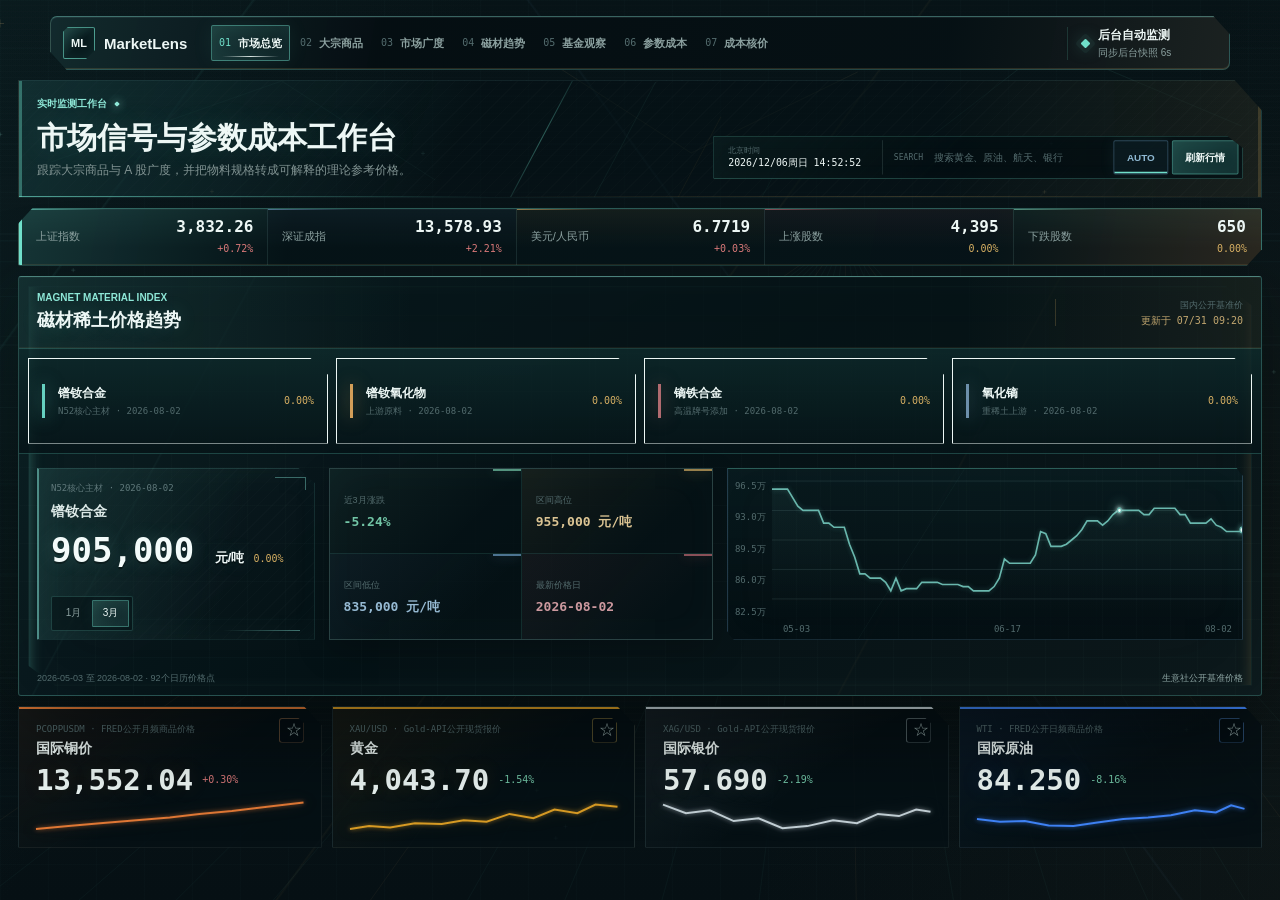
==== commit 58d1cf8c: "Deploy secure mobile MarketLens dashboard" ====
--- a/outputs/index.html
+++ b/outputs/index.html
@@ -3,222 +3,24 @@
   <head>
     <meta charset="UTF-8" />
     <meta name="viewport" content="width=device-width, initial-scale=1.0" />
-    <title>MarketLens | 市场信号与采购价差</title>
-    <link rel="stylesheet" href="./styles.css?v=finance-workspace-2" />
-    <link rel="stylesheet" href="./floating-nav.css?v=finance-workspace-1" />
-    <link rel="stylesheet" href="./dark-terminal.css?v=terminal-1" />
-    <link rel="stylesheet" href="./commodity-rail.css?v=rail-1" />
-    <link rel="stylesheet" href="./attribution.css?v=attribution-1" />
-    <link rel="stylesheet" href="./motion.css?v=market-motion-1" />
-    <link rel="stylesheet" href="./fund-watch.css?v=fund-watch-1" />
+    <meta http-equiv="refresh" content="0;url=./ui-concepts/index.html?v=2&amp;magic=12" />
+    <title>MarketLens</title>
+    <style>
+      :root { color-scheme: dark; font-family: "Microsoft YaHei", system-ui, sans-serif; }
+      body { display: grid; min-height: 100vh; margin: 0; place-items: center; background: #061014; color: #dce9e7; }
+      a { color: #70dfca; }
+    </style>
+    <script>
+      const target = new URL("./ui-concepts/index.html", location.href);
+      target.searchParams.set("v", "2");
+      target.searchParams.set("magic", "12");
+      if (new URLSearchParams(location.search).get("view")) {
+        target.searchParams.set("view", new URLSearchParams(location.search).get("view"));
+      }
+      location.replace(target);
+    </script>
   </head>
   <body>
-    <div class="app-shell">
-      <aside class="sidebar" aria-label="主导航">
-        <div class="brand">
-          <span class="brand-mark">ML</span>
-          <div>
-            <strong>MarketLens</strong>
-            <span>Commodity & Sector Signals</span>
-          </div>
-        </div>
-
-        <nav class="nav-list">
-          <button class="nav-item active" data-view="overview"><span>01</span>市场总览</button>
-          <button class="nav-item" data-view="commodities"><span>02</span>大宗商品</button>
-          <button class="nav-item" data-view="breadth"><span>03</span>市场广度</button>
-          <button class="nav-item" data-view="funds"><span>04</span>基金观察</button>
-          <button class="nav-item" data-view="attribution"><span>05</span>采购归因</button>
-          <a class="nav-item nav-link" href="./price-review/index.html"><span>06</span>成本核价</a>
-        </nav>
-
-        <div class="sidebar-footer">
-          <div class="status-card">
-            <span class="live-dot"></span>
-            <div>
-              <strong id="marketStatus">等待公开数据源</strong>
-              <small id="nextRefresh">准备连接</small>
-            </div>
-          </div>
-          <div class="mini-note">
-            <span>数据源</span>
-            <strong id="dataSource">等待公开数据源</strong>
-          </div>
-        </div>
-      </aside>
-
-      <main class="dashboard">
-        <header class="topbar">
-          <div class="title-block">
-            <span class="page-kicker">实时监测工作台</span>
-            <h1>市场信号与采购价差工作台</h1>
-            <p>跟踪大宗商品与 A 股广度，同时识别供应报价中的异常价差、归因证据与采购动作。</p>
-          </div>
-
-          <div class="toolbar">
-            <div class="market-clock" aria-label="北京时间">
-              <span>北京时间</span>
-              <time id="marketClock">—</time>
-            </div>
-            <label class="search-box">
-              <span class="search-icon">Search</span>
-              <input id="searchInput" type="search" placeholder="搜索黄金、原油、航天、银行..." />
-            </label>
-            <button id="autoRefresh" class="icon-button active" title="自动刷新">Auto</button>
-            <button id="refreshNow" class="primary-button">刷新行情</button>
-          </div>
-        </header>
-
-        <section class="ticker-strip" aria-label="市场摘要">
-          <div><span>上证指数</span><strong id="tickerShanghai">—</strong><em id="tickerShanghaiChange">—</em></div>
-          <div><span>深证成指</span><strong id="tickerShenzhen">—</strong><em id="tickerShenzhenChange">—</em></div>
-          <div><span>美元/人民币</span><strong id="tickerUsdCny">—</strong><em id="tickerUsdCnyChange">—</em></div>
-          <div><span>上涨股数</span><strong id="tickerUpSectors">—</strong><em id="tickerUpSectorsMeta">公开口径</em></div>
-          <div><span>下跌股数</span><strong id="tickerDownSectors">—</strong><em id="tickerDownSectorsMeta">公开口径</em></div>
-        </section>
-
-        <section class="metrics-viewport" aria-label="流通品价格">
-          <div class="metrics-track" id="commodityCards"></div>
-        </section>
-
-        <section class="attribution-workspace" id="attributionWorkspace">
-          <article class="panel attribution-list-panel">
-            <div class="panel-header attribution-header">
-              <div>
-                <span class="section-label">Quote Discovery</span>
-                <h2>渠道报价搜索</h2>
-              </div>
-              <span class="data-state">真实来源优先</span>
-            </div>
-            <form class="component-search" id="componentSearchForm">
-              <label class="component-field component-field-model"><span>型号 / MPN</span><input id="componentMpn" name="mpn" type="search" required autocomplete="off" placeholder="例如 W25Q128JVSIQ" /></label>
-              <label class="component-field"><span>规格关键词</span><input id="componentSpec" name="spec" type="text" autocomplete="off" placeholder="容量、电压、温度等级" /></label>
-              <label class="component-field"><span>封装</span><input id="componentPackage" name="package" type="text" autocomplete="off" placeholder="例如 SOP-8" /></label>
-              <label class="component-field component-field-quantity"><span>数量</span><input id="componentQuantity" name="quantity" type="number" min="1" step="1" value="100" /></label>
-              <button id="componentSearchButton" class="primary-button" type="submit">查询报价</button>
-              <button id="manualQuoteToggle" class="ghost-button" type="button">录入报价</button>
-            </form>
-            <div class="component-search-state" id="componentSearchState" role="status">输入型号与数量，查询已接入渠道；也可以手动录入供应商报价。</div>
-            <form class="manual-quote-form" id="manualQuoteForm" hidden>
-              <label><span>供应商</span><input name="supplier" required autocomplete="off" placeholder="供应商 / 渠道名称" /></label>
-              <label><span>单价</span><input name="price" required type="number" min="0" step="0.0001" placeholder="0.00" /></label>
-              <label><span>币种</span><select name="currency"><option value="CNY">CNY</option><option value="USD">USD</option></select></label>
-              <label><span>库存</span><input name="stock" type="number" min="0" step="1" placeholder="可选" /></label>
-              <label><span>交期</span><input name="lead" type="text" autocomplete="off" placeholder="例如 2-4 周" /></label>
-              <button class="ghost-button" type="submit">加入对比</button>
-            </form>
-            <div class="component-sources" id="componentSources"></div>
-            <div class="attribution-controls"><span class="attribution-summary" id="attributionSummary">尚未查询</span></div>
-            <div class="quote-head" aria-hidden="true">
-              <span>供应商 / 来源</span>
-              <span>型号 / 规格</span>
-              <span>阶梯价</span>
-              <span>库存</span>
-              <span>交期</span>
-            </div>
-            <div class="quote-list" id="attributionRows"></div>
-          </article>
-
-          <aside class="panel attribution-detail-panel">
-            <div class="panel-header compact">
-              <div>
-                <span class="section-label">Attribution</span>
-                <h2>价差归因</h2>
-              </div>
-            </div>
-            <div id="attributionDetail"></div>
-          </aside>
-        </section>
-
-        <section class="content-grid">
-          <article class="panel chart-panel">
-            <div class="panel-header">
-              <div>
-                <span class="section-label">Commodity Trend</span>
-                <h2 id="chartTitle">黄金近2年价格走势</h2>
-              </div>
-              <div class="segmented" id="rangeTabs" aria-label="时间范围">
-                <button data-range="1D">1日</button>
-                <button data-range="5D">5日</button>
-                <button data-range="1M">1月</button>
-                <button data-range="6M">6月</button>
-                <button data-range="1Y">1年</button>
-                <button class="active" data-range="2Y">2年</button>
-              </div>
-            </div>
-
-            <div class="chart-summary">
-              <div><span>趋势数据</span><strong id="chartDataStatus">待加载</strong></div>
-              <div><span>更新时间</span><strong id="chartUpdatedAt">—</strong></div>
-              <div><span>数据口径</span><strong>公开数据</strong></div>
-            </div>
-
-            <div class="chart-wrap">
-              <canvas id="trendChart" width="880" height="360" aria-label="价格趋势图"></canvas>
-              <div id="chartTooltip" class="chart-tooltip" hidden></div>
-            </div>
-            <div class="legend-row" id="chartLegend"></div>
-          </article>
-
-          <aside class="panel watch-panel">
-            <div class="panel-header compact">
-              <div>
-                <span class="section-label">Watchlist</span>
-                <h2>自选行情</h2>
-              </div>
-              <button id="clearWatch" class="ghost-button">清空</button>
-            </div>
-            <div id="watchList" class="watch-list"></div>
-            <div class="rule-box">
-              <div class="rule-title">
-                <strong>关注方式</strong>
-                <span>行情卡片星标</span>
-              </div>
-              <p class="watch-note">点击黄金、原油等行情卡片右上角的星标，即可在此处固定显示。</p>
-            </div>
-          </aside>
-        </section>
-
-        <section class="panel fund-panel" id="fundWorkspace">
-          <div class="panel-header fund-panel-header">
-            <div>
-              <span class="section-label">Fund Watch</span>
-              <h2>基金观察</h2>
-            </div>
-            <span class="fund-data-state" id="fundDataState">等待确认净值</span>
-          </div>
-          <div class="fund-workspace">
-            <div class="fund-list" id="fundList" aria-label="基金列表"></div>
-            <div class="fund-detail">
-              <div class="fund-detail-header">
-                <div>
-                  <span class="section-label" id="fundCode">—</span>
-                  <h3 id="fundTitle">基金趋势</h3>
-                  <p id="fundDescriptor">等待公开历史净值</p>
-                </div>
-                <div class="segmented fund-range-tabs" id="fundRangeTabs" aria-label="基金走势时间范围">
-                  <button data-fund-range="1M">1月</button>
-                  <button data-fund-range="3M">3月</button>
-                  <button data-fund-range="6M">6月</button>
-                  <button class="active" data-fund-range="1Y">1年</button>
-                  <button data-fund-range="2Y">2年</button>
-                </div>
-              </div>
-              <div class="fund-stat-grid" id="fundStats"></div>
-              <div class="fund-chart-wrap">
-                <canvas id="fundTrendChart" width="920" height="300" aria-label="基金净值走势"></canvas>
-                <div id="fundChartTooltip" class="chart-tooltip" hidden></div>
-              </div>
-              <div class="fund-chart-footer">
-                <span id="fundChartRange">—</span>
-                <span id="fundSource">东方财富公开历史净值</span>
-              </div>
-            </div>
-          </div>
-        </section>
-      </main>
-    </div>
-
-    <script src="./app.js"></script>
+    <p>正在打开 MarketLens。<a href="./ui-concepts/index.html?v=2&amp;magic=12">立即进入</a></p>
   </body>
 </html>
